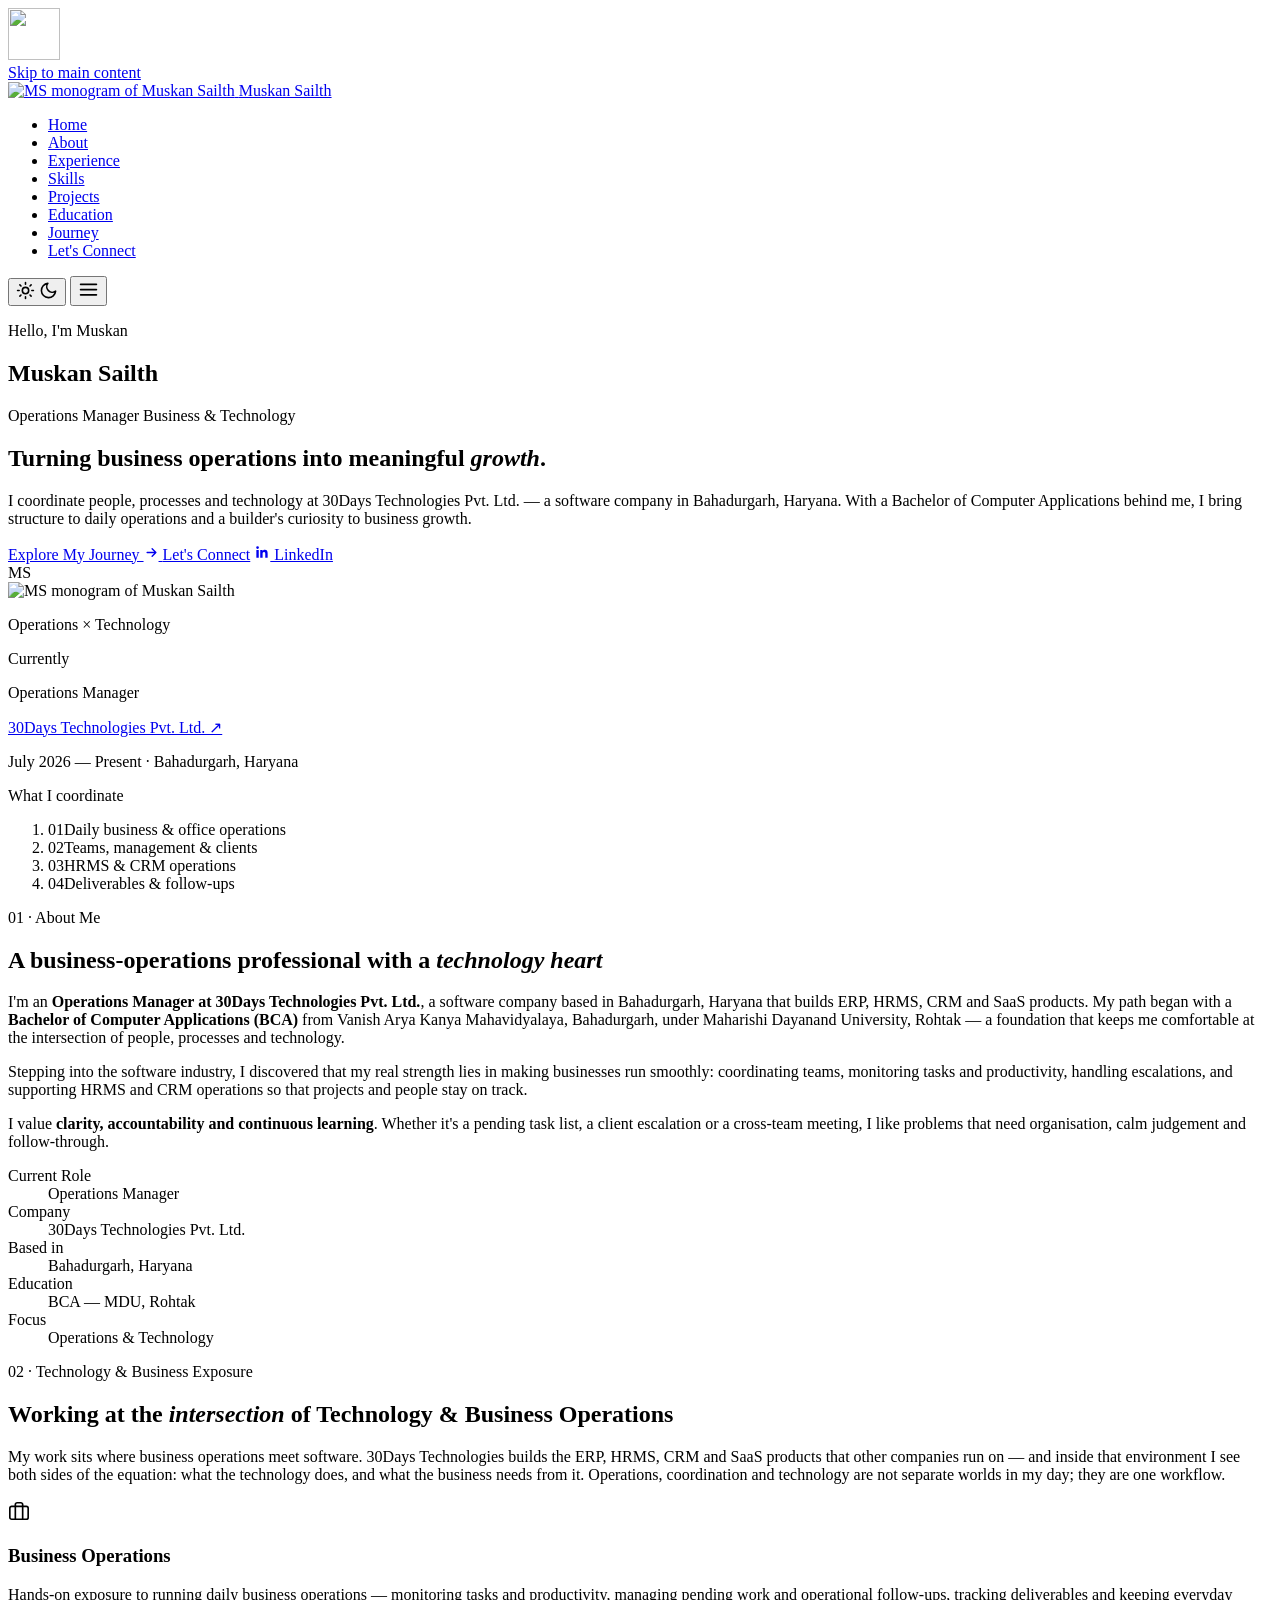
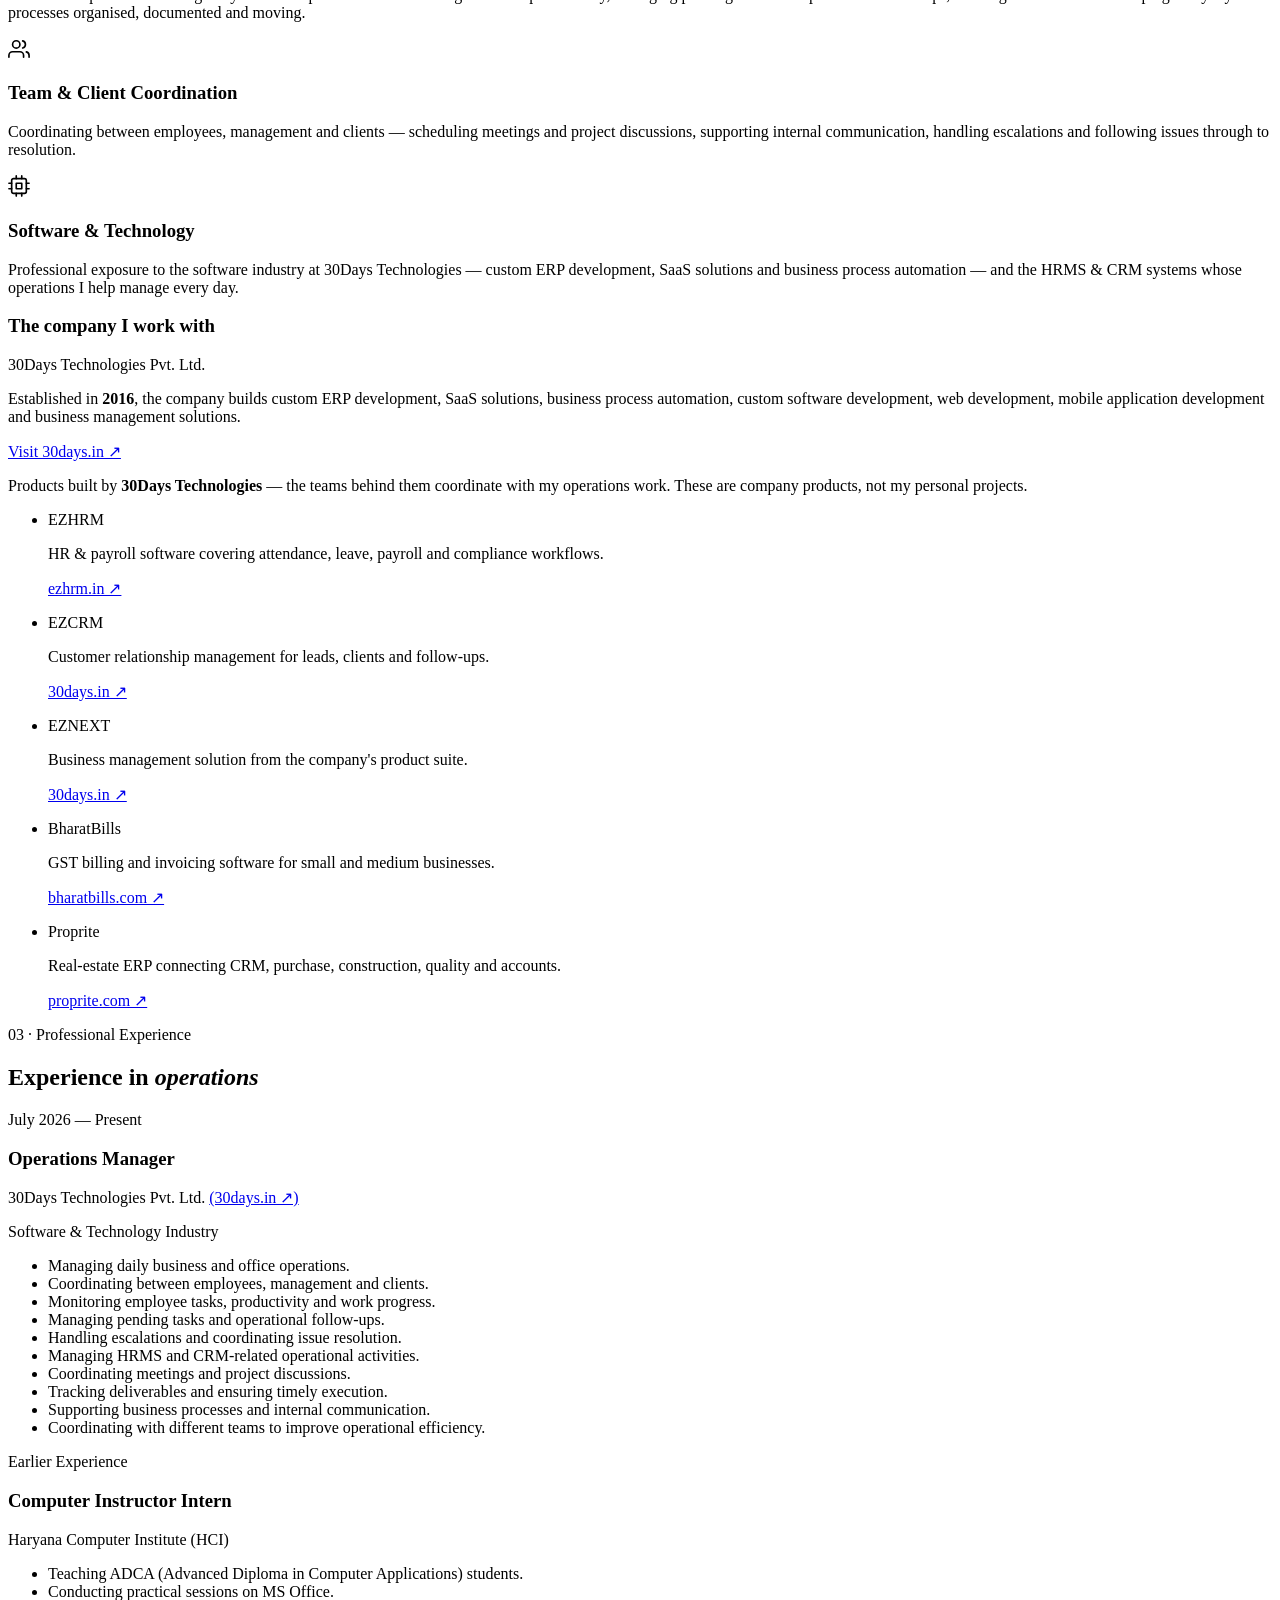
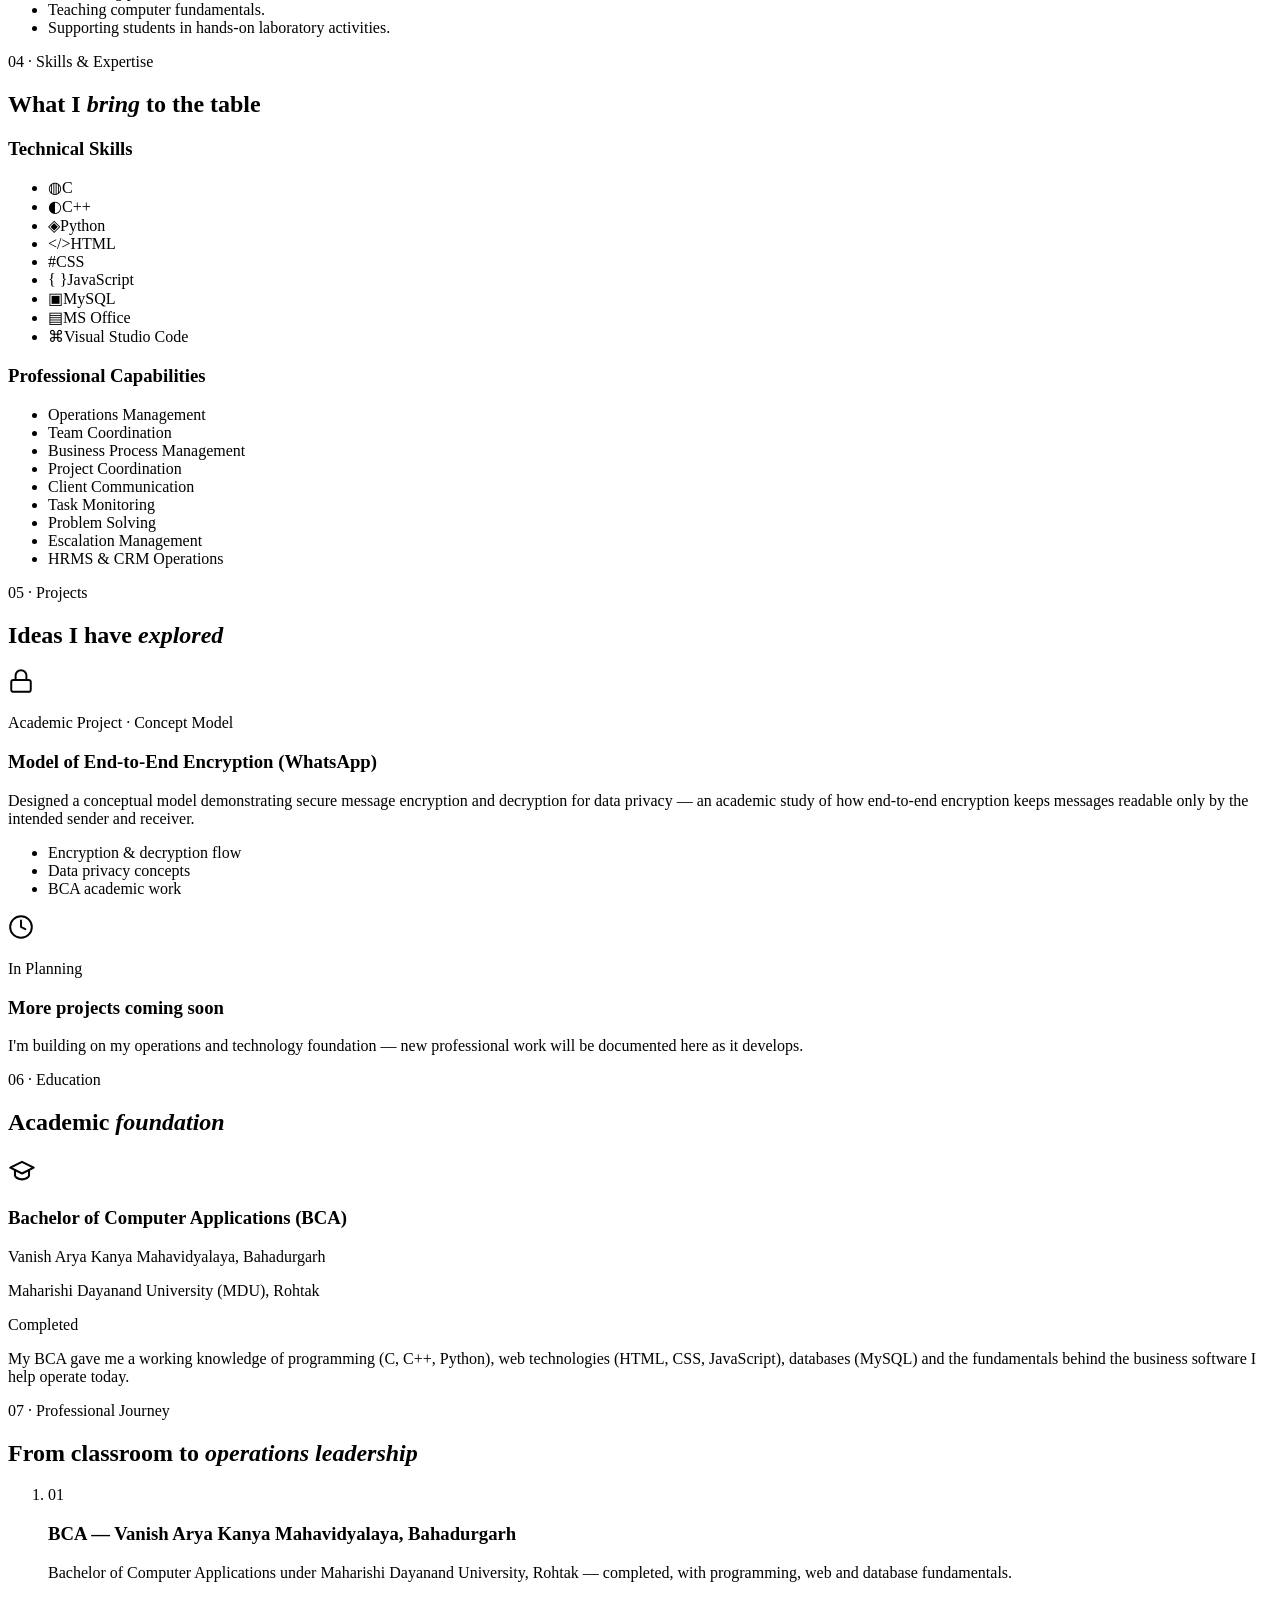
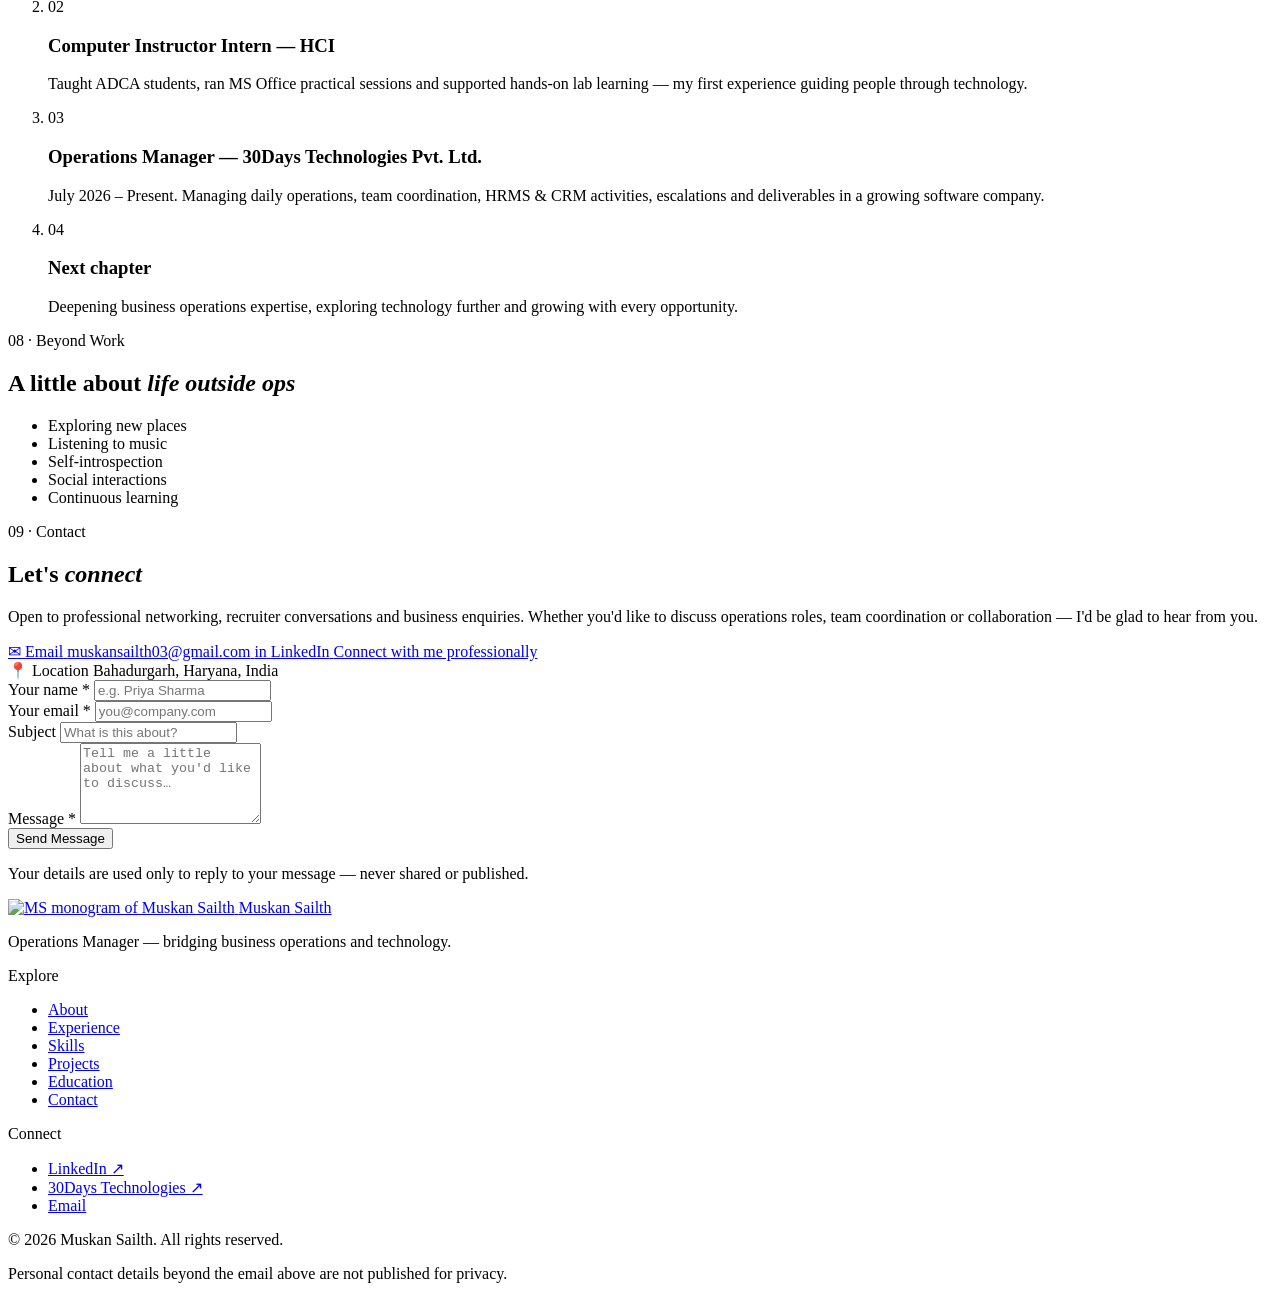
==== index.html @ 70c4244a "Add files via upload" ====
<!DOCTYPE html>
<html lang="en" data-theme="dark">
<head>
  <meta charset="UTF-8" />
  <meta name="viewport" content="width=device-width, initial-scale=1.0" />

  <!-- ============ PRIMARY SEO ============ -->
  <title>Muskan Sailth | Operations Manager &amp; Business Operations</title>
  <meta name="description" content="Operations Manager at 30Days Technologies in Bahadurgarh, Haryana. Explore my experience in business operations, team coordination, HRMS, CRM and technology." />
  <meta name="keywords" content="Muskan Sailth, Muskan Sailth Portfolio, Muskan Sailth Operations Manager, Muskan Sailth Bahadurgarh, Operations Manager in India, Business Operations Professional, Business Technology, Operations Management, Business Process Management, Team Coordination, Project Coordination, Technology Professional, BCA Graduate, SaaS Business Operations, HRMS and CRM Operations, Business Process Automation, Operations and Administration" />
  <meta name="author" content="Muskan Sailth" />
  <meta name="robots" content="index, follow, max-image-preview:large, max-snippet:-1" />
  <meta name="theme-color" content="#0B0D13" media="(prefers-color-scheme: dark)" />
  <meta name="theme-color" content="#F7F5F0" media="(prefers-color-scheme: light)" />
  <meta name="color-scheme" content="dark light" />
  <meta name="geo.region" content="IN-HR" />
  <meta name="geo.placename" content="Bahadurgarh, Haryana" />

  <!-- Canonical URL — live on GitHub Pages. If you later buy a custom domain,
       update this tag, og:url, SITE_URL in assets/js/site-config.js,
       sitemap.xml and robots.txt together. -->
  <link rel="canonical" id="canonicalLink" href="https://ms-0003.github.io/" />

  <!-- ============ OPEN GRAPH ============ -->
  <meta property="og:type" content="profile" />
  <meta property="og:site_name" content="Muskan Sailth — Portfolio" />
  <meta property="og:title" content="Muskan Sailth | Operations Manager &amp; Business Technology Professional" />
  <meta property="og:description" content="Operations Manager at 30Days Technologies Pvt. Ltd. — business operations, team coordination, HRMS &amp; CRM operations and technology, with a BCA foundation." />
  <meta property="og:url" id="ogUrl" content="https://ms-0003.github.io/" />
  <meta property="og:image" content="https://ms-0003.github.io/assets/img/og-image-muskan-sailth-light.png" />
  <meta property="og:image:alt" content="Muskan Sailth — Operations Manager and Business Technology Professional" />
  <meta property="og:locale" content="en_IN" />
  <meta property="profile:first_name" content="Muskan" />
  <meta property="profile:last_name" content="Sailth" />

  <!-- ============ TWITTER / X CARD ============ -->
  <meta name="twitter:card" content="summary_large_image" />
  <meta name="twitter:title" content="Muskan Sailth | Operations Manager &amp; Business Technology Professional" />
  <meta name="twitter:description" content="Operations Manager at 30Days Technologies Pvt. Ltd. — business operations, team coordination and technology, with a BCA foundation." />
  <meta name="twitter:image" content="https://ms-0003.github.io/assets/img/og-image-muskan-sailth-light.png" />

  <!-- ============ FAVICONS ============ -->
  <link rel="icon" type="image/svg+xml" href="assets/img/favicon.svg" />
  <link rel="apple-touch-icon" href="assets/img/apple-touch-icon-light.png" />
  <link rel="manifest" href="site.webmanifest" />

  <!-- ============ FONTS (preconnected, display=swap) ============ -->
  <link rel="preconnect" href="https://fonts.googleapis.com" />
  <link rel="preconnect" href="https://fonts.gstatic.com" crossorigin />
  <link href="https://fonts.googleapis.com/css2?family=Sora:wght@500;600;700;800&family=Inter:wght@400;500;600&family=Fraunces:ital,wght@1,500;1,600&display=swap" rel="stylesheet" />

  <!-- ============ STYLES ============ -->
  <link rel="stylesheet" href="assets/css/style.css" />

  <!-- Analytics verification tags are injected from assets/js/site-config.js -->

  <!-- ============ STRUCTURED DATA (JSON-LD) ============ -->
  <script type="application/ld+json">
  {
    "@context": "https://schema.org",
    "@graph": [
      {
        "@type": "ProfilePage",
        "@id": "/#profilepage",
        "name": "Muskan Sailth — Operations Manager & Business Technology Professional",
        "inLanguage": "en-IN",
        "mainEntity": { "@id": "/#muskan-sailth" }
      },
      {
        "@type": "Person",
        "@id": "/#muskan-sailth",
        "name": "Muskan Sailth",
        "givenName": "Muskan",
        "familyName": "Sailth",
        "jobTitle": "Operations Manager",
        "description": "Operations Manager at 30Days Technologies Pvt. Ltd. with a Bachelor of Computer Applications (BCA) background, focused on business operations, team coordination, HRMS and CRM operations and process management.",
        "nationality": { "@type": "Country", "name": "India" },
        "address": {
          "@type": "PostalAddress",
          "addressLocality": "Bahadurgarh",
          "addressRegion": "Haryana",
          "addressCountry": "IN"
        },
        "alumniOf": [
          {
            "@type": "CollegeOrUniversity",
            "name": "Vanish Arya Kanya Mahavidyalaya, Bahadurgarh",
            "affiliatedWith": { "@type": "CollegeOrUniversity", "name": "Maharishi Dayanand University, Rohtak" }
          }
        ],
        "worksFor": { "@id": "/#employer" },
        "knowsAbout": [
          "Operations Management",
          "Business Process Management",
          "Team Coordination",
          "Project Coordination",
          "Client Communication",
          "Escalation Management",
          "HRMS and CRM Operations",
          "Business Process Automation",
          "C (Programming Language)",
          "C++",
          "Python",
          "HTML",
          "CSS",
          "JavaScript",
          "MySQL"
        ],
        "knowsLanguage": ["en", "hi"]
      },
      {
        "@type": "Organization",
        "@id": "/#employer",
        "name": "30Days Technologies Pvt. Ltd.",
        "url": "https://30days.in/",
        "foundingDate": "2016",
        "description": "A software company established in 2016, building custom ERP development, SaaS solutions, business process automation, custom software, web development, mobile application development and business management solutions.",
        "address": {
          "@type": "PostalAddress",
          "addressLocality": "Bahadurgarh",
          "addressRegion": "Haryana",
          "addressCountry": "IN"
        },
        "sameAs": ["https://www.linkedin.com/company/ezhrm-hr-and-payroll-management-software"]
      },
      {
        "@type": "BreadcrumbList",
        "itemListElement": [
          {
            "@type": "ListItem",
            "position": 1,
            "name": "Home",
            "item": "/"
          }
        ]
      }
    ]
  }
  </script>
</head>

<body>
  <!-- ============ PRELOADER ============ -->
  <div class="preloader" id="preloader" aria-hidden="true">
    <div class="preloader__inner">
      <img src="assets/img/favicon.svg" alt="" width="52" height="52" />
      <span class="preloader__bar"><span></span></span>
    </div>
  </div>

  <a class="skip-link" href="#main">Skip to main content</a>

  <!-- Scroll progress indicator -->
  <div class="progress" id="progress" aria-hidden="true"></div>

  <!-- ============ HEADER ============ -->
  <header class="header" id="header">
    <div class="container header__inner">
      <a href="#home" class="brand" aria-label="Muskan Sailth — home">
        <img src="assets/img/ms-monogram.svg" alt="MS monogram of Muskan Sailth" width="38" height="38" class="brand__logo" />
        <span class="brand__name">Muskan&nbsp;Sailth</span>
      </a>

      <nav class="nav" id="nav" aria-label="Primary navigation">
        <ul class="nav__list">
          <li><a class="nav__link" href="#home">Home</a></li>
          <li><a class="nav__link" href="#about">About</a></li>
          <li><a class="nav__link" href="#experience">Experience</a></li>
          <li><a class="nav__link" href="#skills">Skills</a></li>
          <li><a class="nav__link" href="#projects">Projects</a></li>
          <li><a class="nav__link" href="#education">Education</a></li>
          <li><a class="nav__link" href="#journey">Journey</a></li>
          <li><a class="nav__link nav__link--cta" href="#contact">Let's Connect</a></li>
        </ul>
      </nav>

      <div class="header__actions">
        <button class="icon-btn" id="themeToggle" type="button" aria-label="Switch colour theme" title="Switch theme">
          <svg class="icon-sun" xmlns="http://www.w3.org/2000/svg" width="19" height="19" viewBox="0 0 24 24" fill="none" stroke="currentColor" stroke-width="2" stroke-linecap="round" stroke-linejoin="round" aria-hidden="true"><circle cx="12" cy="12" r="4"/><path d="M12 2v2m0 16v2M4.9 4.9l1.4 1.4m11.4 11.4 1.4 1.4M2 12h2m16 0h2M4.9 19.1l1.4-1.4M17.7 6.3l1.4-1.4"/></svg>
          <svg class="icon-moon" xmlns="http://www.w3.org/2000/svg" width="19" height="19" viewBox="0 0 24 24" fill="none" stroke="currentColor" stroke-width="2" stroke-linecap="round" stroke-linejoin="round" aria-hidden="true"><path d="M21 12.8A9 9 0 1 1 11.2 3a7 7 0 0 0 9.8 9.8z"/></svg>
        </button>
        <button class="icon-btn nav__burger" id="navToggle" type="button" aria-label="Open menu" aria-expanded="false" aria-controls="nav">
          <svg xmlns="http://www.w3.org/2000/svg" width="21" height="21" viewBox="0 0 24 24" fill="none" stroke="currentColor" stroke-width="2" stroke-linecap="round" aria-hidden="true"><path d="M3 6h18M3 12h18M3 18h18"/></svg>
        </button>
      </div>
    </div>
  </header>

  <main id="main">
    <!-- ============ HERO ============ -->
    <section class="hero" id="home" aria-label="Introduction">
      <div class="container hero__grid">
        <div class="hero__content">
          <p class="hero__eyebrow reveal">Hello, I'm Muskan</p>
          <h1 class="hero__name reveal">Muskan Sailth</h1>
          <p class="hero__designation reveal">
            Operations Manager <span class="hero__divider" aria-hidden="true"></span> Business &amp; Technology
          </p>
          <h2 class="hero__headline reveal">
            Turning business operations into meaningful <em class="accent-word">growth</em>.
          </h2>
          <p class="hero__intro reveal">
            I coordinate people, processes and technology at 30Days Technologies Pvt. Ltd. — a software
            company in Bahadurgarh, Haryana. With a Bachelor of Computer Applications behind me, I bring
            structure to daily operations and a builder's curiosity to business growth.
          </p>
          <div class="hero__cta reveal">
            <a class="btn btn--primary" href="#journey">Explore My Journey
              <svg xmlns="http://www.w3.org/2000/svg" width="15" height="15" viewBox="0 0 24 24" fill="none" stroke="currentColor" stroke-width="2.2" stroke-linecap="round" stroke-linejoin="round" aria-hidden="true"><path d="M5 12h14m-6-6 6 6-6 6"/></svg>
            </a>
            <a class="btn btn--ghost" href="#contact">Let's Connect</a>
            <a class="btn btn--linkedin" id="linkedinHero" href="https://www.linkedin.com/in/muskan-sailth" target="_blank" rel="noopener noreferrer" title="LinkedIn profile">
              <svg xmlns="http://www.w3.org/2000/svg" width="16" height="16" viewBox="0 0 24 24" fill="currentColor" aria-hidden="true"><path d="M20.45 20.45h-3.55v-5.57c0-1.33-.03-3.04-1.85-3.04-1.86 0-2.14 1.45-2.14 2.94v5.67H9.35V9h3.41v1.56h.05c.48-.9 1.64-1.85 3.37-1.85 3.6 0 4.27 2.37 4.27 5.46v6.28zM5.34 7.43a2.06 2.06 0 1 1 0-4.12 2.06 2.06 0 0 1 0 4.12zM7.12 20.45H3.55V9h3.57v11.45z"/></svg>
              LinkedIn
            </a>
          </div>
        </div>

        <aside class="hero__visual" aria-label="Career snapshot">
          <span class="hero__watermark" aria-hidden="true">MS</span>
          <div class="hero__brand reveal">
            <img class="hero__monogram" src="assets/img/ms-monogram.svg" alt="MS monogram of Muskan Sailth" width="56" height="56" />
            <p class="hero__vlabel">Operations × Technology</p>
          </div>

          <article class="now-card reveal">
            <p class="now-card__label">Currently</p>
            <p class="now-card__role">Operations Manager</p>
            <p class="now-card__org"><a href="https://30days.in/" target="_blank" rel="noopener noreferrer">30Days Technologies Pvt. Ltd. ↗</a></p>
            <p class="now-card__meta">July 2026 — Present · Bahadurgarh, Haryana</p>
          </article>

          <article class="ops-card reveal">
            <p class="ops-card__label">What I coordinate</p>
            <ol class="ops-card__list">
              <li><span aria-hidden="true">01</span>Daily business &amp; office operations</li>
              <li><span aria-hidden="true">02</span>Teams, management &amp; clients</li>
              <li><span aria-hidden="true">03</span>HRMS &amp; CRM operations</li>
              <li><span aria-hidden="true">04</span>Deliverables &amp; follow-ups</li>
            </ol>
          </article>
        </aside>
      </div>
    </section>

    <!-- ============ ABOUT ============ -->
    <section class="section about" id="about" aria-labelledby="about-title">
      <div class="container">
        <p class="section__eyebrow reveal">01 · About Me</p>
        <h2 class="section__title reveal" id="about-title">A business-operations professional with a <em class="accent-word">technology heart</em></h2>

        <div class="about__grid">
          <div class="about__text reveal">
            <p>
              I'm an <strong>Operations Manager at 30Days Technologies Pvt. Ltd.</strong>, a software company based in
              Bahadurgarh, Haryana that builds ERP, HRMS, CRM and SaaS products. My path began with a
              <strong>Bachelor of Computer Applications (BCA)</strong> from Vanish Arya Kanya Mahavidyalaya,
              Bahadurgarh, under Maharishi Dayanand University, Rohtak — a foundation that keeps me comfortable
              at the intersection of people, processes and technology.
            </p>
            <p>
              Stepping into the software industry, I discovered that my real strength lies in making businesses
              run smoothly: coordinating teams, monitoring tasks and productivity, handling escalations, and
              supporting HRMS and CRM operations so that projects and people stay on track.
            </p>
            <p>
              I value <strong>clarity, accountability and continuous learning</strong>. Whether it's a pending task
              list, a client escalation or a cross-team meeting, I like problems that need organisation,
              calm judgement and follow-through.
            </p>
          </div>

          <dl class="about__facts reveal">
            <div><dt>Current Role</dt><dd>Operations Manager</dd></div>
            <div><dt>Company</dt><dd>30Days Technologies Pvt. Ltd.</dd></div>
            <div><dt>Based in</dt><dd>Bahadurgarh, Haryana</dd></div>
            <div><dt>Education</dt><dd>BCA — MDU, Rohtak</dd></div>
            <div><dt>Focus</dt><dd>Operations &amp; Technology</dd></div>
          </dl>
        </div>
      </div>
    </section>

    <!-- ============ TECHNOLOGY & BUSINESS EXPOSURE ============ -->
    <section class="section section--tint exposure" id="tech-business" aria-labelledby="exposure-title">
      <div class="container">
        <p class="section__eyebrow reveal">02 · Technology &amp; Business Exposure</p>
        <h2 class="section__title reveal" id="exposure-title">Working at the <em class="accent-word">intersection</em> of Technology &amp; Business Operations</h2>

        <p class="section__lead reveal">
          My work sits where business operations meet software. 30Days Technologies builds the ERP, HRMS, CRM
          and SaaS products that other companies run on — and inside that environment I see both sides of the
          equation: what the technology does, and what the business needs from it. Operations, coordination and
          technology are not separate worlds in my day; they are one workflow.
        </p>

        <div class="exposure__grid">
          <article class="exposure-card reveal">
            <span class="exposure-card__icon" aria-hidden="true">
              <svg xmlns="http://www.w3.org/2000/svg" width="22" height="22" viewBox="0 0 24 24" fill="none" stroke="currentColor" stroke-width="1.8" stroke-linecap="round" stroke-linejoin="round"><rect x="2" y="7" width="20" height="14" rx="2"/><path d="M16 21V5a2 2 0 0 0-2-2h-4a2 2 0 0 0-2 2v16"/></svg>
            </span>
            <h3>Business Operations</h3>
            <p>
              Hands-on exposure to running daily business operations — monitoring tasks and productivity,
              managing pending work and operational follow-ups, tracking deliverables and keeping everyday
              processes organised, documented and moving.
            </p>
          </article>

          <article class="exposure-card reveal">
            <span class="exposure-card__icon" aria-hidden="true">
              <svg xmlns="http://www.w3.org/2000/svg" width="22" height="22" viewBox="0 0 24 24" fill="none" stroke="currentColor" stroke-width="1.8" stroke-linecap="round" stroke-linejoin="round"><path d="M17 21v-2a4 4 0 0 0-4-4H5a4 4 0 0 0-4 4v2"/><circle cx="9" cy="7" r="4"/><path d="M23 21v-2a4 4 0 0 0-3-3.87M16 3.13a4 4 0 0 1 0 7.75"/></svg>
            </span>
            <h3>Team &amp; Client Coordination</h3>
            <p>
              Coordinating between employees, management and clients — scheduling meetings and project
              discussions, supporting internal communication, handling escalations and following issues
              through to resolution.
            </p>
          </article>

          <article class="exposure-card reveal">
            <span class="exposure-card__icon" aria-hidden="true">
              <svg xmlns="http://www.w3.org/2000/svg" width="22" height="22" viewBox="0 0 24 24" fill="none" stroke="currentColor" stroke-width="1.8" stroke-linecap="round" stroke-linejoin="round"><rect x="4" y="4" width="16" height="16" rx="2"/><rect x="9" y="9" width="6" height="6"/><path d="M9 1v3M15 1v3M9 20v3M15 20v3M1 9h3M1 15h3M20 9h3M20 15h3"/></svg>
            </span>
            <h3>Software &amp; Technology</h3>
            <p>
              Professional exposure to the software industry at 30Days Technologies — custom ERP development,
              SaaS solutions and business process automation — and the HRMS &amp; CRM systems whose operations
              I help manage every day.
            </p>
          </article>
        </div>

        <h3 class="exposure__subtitle reveal">The company I work with</h3>
        <div class="company-banner glass reveal">
          <div>
            <p class="company-banner__name">30Days Technologies Pvt. Ltd.</p>
            <p class="company-banner__desc">
              Established in <strong>2016</strong>, the company builds custom ERP development, SaaS solutions,
              business process automation, custom software development, web development, mobile application
              development and business management solutions.
            </p>
            <a class="btn btn--ghost btn--sm" href="https://30days.in/" target="_blank" rel="noopener noreferrer">Visit 30days.in ↗</a>
          </div>
        </div>

        <p class="exposure__note reveal">
          Products built by <strong>30Days Technologies</strong> — the teams behind them coordinate with my
          operations work. These are company products, not my personal projects.
        </p>
        <ul class="products reveal">
          <li class="product glass">
            <p class="product__name">EZHRM</p>
            <p class="product__desc">HR &amp; payroll software covering attendance, leave, payroll and compliance workflows.</p>
            <a href="https://ezhrm.in/" target="_blank" rel="noopener noreferrer">ezhrm.in ↗</a>
          </li>
          <li class="product glass">
            <p class="product__name">EZCRM</p>
            <p class="product__desc">Customer relationship management for leads, clients and follow-ups.</p>
            <a href="https://30days.in/" target="_blank" rel="noopener noreferrer">30days.in ↗</a>
          </li>
          <li class="product glass">
            <p class="product__name">EZNEXT</p>
            <p class="product__desc">Business management solution from the company's product suite.</p>
            <a href="https://30days.in/" target="_blank" rel="noopener noreferrer">30days.in ↗</a>
          </li>
          <li class="product glass">
            <p class="product__name">BharatBills</p>
            <p class="product__desc">GST billing and invoicing software for small and medium businesses.</p>
            <a href="https://bharatbills.com/" target="_blank" rel="noopener noreferrer">bharatbills.com ↗</a>
          </li>
          <li class="product glass">
            <p class="product__name">Proprite</p>
            <p class="product__desc">Real-estate ERP connecting CRM, purchase, construction, quality and accounts.</p>
            <a href="https://proprite.com/" target="_blank" rel="noopener noreferrer">proprite.com ↗</a>
          </li>
        </ul>
      </div>
    </section>

    <!-- ============ EXPERIENCE ============ -->
    <section class="section experience" id="experience" aria-labelledby="experience-title">
      <div class="container">
        <p class="section__eyebrow reveal">03 · Professional Experience</p>
        <h2 class="section__title reveal" id="experience-title">Experience in <em class="accent-word">operations</em></h2>

        <div class="timeline">
          <span class="timeline__line" aria-hidden="true"></span>
          <article class="timeline__item glass reveal">
            <span class="timeline__dot" aria-hidden="true"></span>
            <p class="timeline__date">July 2026 — Present</p>
            <h3 class="timeline__role">Operations Manager</h3>
            <p class="timeline__org">
              30Days Technologies Pvt. Ltd.
              <a class="timeline__link" href="https://30days.in/" target="_blank" rel="noopener noreferrer">(30days.in ↗)</a>
            </p>
            <p class="timeline__tag">Software &amp; Technology Industry</p>
            <ul class="timeline__duties">
              <li>Managing daily business and office operations.</li>
              <li>Coordinating between employees, management and clients.</li>
              <li>Monitoring employee tasks, productivity and work progress.</li>
              <li>Managing pending tasks and operational follow-ups.</li>
              <li>Handling escalations and coordinating issue resolution.</li>
              <li>Managing HRMS and CRM-related operational activities.</li>
              <li>Coordinating meetings and project discussions.</li>
              <li>Tracking deliverables and ensuring timely execution.</li>
              <li>Supporting business processes and internal communication.</li>
              <li>Coordinating with different teams to improve operational efficiency.</li>
            </ul>
          </article>

          <article class="timeline__item glass reveal">
            <span class="timeline__dot timeline__dot--muted" aria-hidden="true"></span>
            <p class="timeline__date">Earlier Experience</p>
            <h3 class="timeline__role">Computer Instructor Intern</h3>
            <p class="timeline__org">Haryana Computer Institute (HCI)</p>
            <ul class="timeline__duties">
              <li>Teaching ADCA (Advanced Diploma in Computer Applications) students.</li>
              <li>Conducting practical sessions on MS Office.</li>
              <li>Teaching computer fundamentals.</li>
              <li>Supporting students in hands-on laboratory activities.</li>
            </ul>
          </article>
        </div>
      </div>
    </section>

    <!-- ============ SKILLS ============ -->
    <section class="section skills" id="skills" aria-labelledby="skills-title">
      <div class="container">
        <p class="section__eyebrow reveal">04 · Skills &amp; Expertise</p>
        <h2 class="section__title reveal" id="skills-title">What I <em class="accent-word">bring</em> to the table</h2>

        <h3 class="skills__group-title reveal">Technical Skills</h3>
        <ul class="skills__grid">
          <li class="skill glass reveal"><span class="skill__icon" aria-hidden="true">◍</span>C</li>
          <li class="skill glass reveal"><span class="skill__icon" aria-hidden="true">◐</span>C++</li>
          <li class="skill glass reveal"><span class="skill__icon" aria-hidden="true">◈</span>Python</li>
          <li class="skill glass reveal"><span class="skill__icon" aria-hidden="true">&lt;/&gt;</span>HTML</li>
          <li class="skill glass reveal"><span class="skill__icon" aria-hidden="true">#</span>CSS</li>
          <li class="skill glass reveal"><span class="skill__icon" aria-hidden="true">{ }</span>JavaScript</li>
          <li class="skill glass reveal"><span class="skill__icon" aria-hidden="true">▣</span>MySQL</li>
          <li class="skill glass reveal"><span class="skill__icon" aria-hidden="true">▤</span>MS Office</li>
          <li class="skill glass reveal"><span class="skill__icon" aria-hidden="true">⌘</span>Visual Studio Code</li>
        </ul>

        <h3 class="skills__group-title reveal">Professional Capabilities</h3>
        <ul class="skills__grid">
          <li class="skill skill--pro glass reveal">Operations Management</li>
          <li class="skill skill--pro glass reveal">Team Coordination</li>
          <li class="skill skill--pro glass reveal">Business Process Management</li>
          <li class="skill skill--pro glass reveal">Project Coordination</li>
          <li class="skill skill--pro glass reveal">Client Communication</li>
          <li class="skill skill--pro glass reveal">Task Monitoring</li>
          <li class="skill skill--pro glass reveal">Problem Solving</li>
          <li class="skill skill--pro glass reveal">Escalation Management</li>
          <li class="skill skill--pro glass reveal">HRMS &amp; CRM Operations</li>
        </ul>
      </div>
    </section>

    <!-- ============ PROJECTS ============ -->
    <section class="section section--tint projects" id="projects" aria-labelledby="projects-title">
      <div class="container">
        <p class="section__eyebrow reveal">05 · Projects</p>
        <h2 class="section__title reveal" id="projects-title">Ideas I have <em class="accent-word">explored</em></h2>

        <div class="projects__grid">
          <article class="project-card glass reveal">
            <div class="project-card__icon" aria-hidden="true">
              <svg xmlns="http://www.w3.org/2000/svg" width="26" height="26" viewBox="0 0 24 24" fill="none" stroke="currentColor" stroke-width="1.8" stroke-linecap="round" stroke-linejoin="round"><rect x="3" y="11" width="18" height="11" rx="2"/><path d="M7 11V7a5 5 0 0 1 10 0v4"/></svg>
            </div>
            <p class="project-card__tag">Academic Project · Concept Model</p>
            <h3 class="project-card__title">Model of End-to-End Encryption (WhatsApp)</h3>
            <p class="project-card__desc">
              Designed a conceptual model demonstrating secure message encryption and decryption for data privacy —
              an academic study of how end-to-end encryption keeps messages readable only by the intended sender
              and receiver.
            </p>
            <ul class="project-card__meta">
              <li>Encryption &amp; decryption flow</li>
              <li>Data privacy concepts</li>
              <li>BCA academic work</li>
            </ul>
          </article>

          <article class="project-card project-card--soon glass reveal">
            <div class="project-card__icon" aria-hidden="true">
              <svg xmlns="http://www.w3.org/2000/svg" width="26" height="26" viewBox="0 0 24 24" fill="none" stroke="currentColor" stroke-width="1.8" stroke-linecap="round" stroke-linejoin="round"><circle cx="12" cy="12" r="10"/><path d="M12 6v6l4 2"/></svg>
            </div>
            <p class="project-card__tag">In Planning</p>
            <h3 class="project-card__title">More projects coming soon</h3>
            <p class="project-card__desc">
              I'm building on my operations and technology foundation — new professional work will be documented
              here as it develops.
            </p>
          </article>
        </div>
      </div>
    </section>

    <!-- ============ EDUCATION ============ -->
    <section class="section education" id="education" aria-labelledby="education-title">
      <div class="container">
        <p class="section__eyebrow reveal">06 · Education</p>
        <h2 class="section__title reveal" id="education-title">Academic <em class="accent-word">foundation</em></h2>

        <article class="edu-card glass reveal">
          <div class="edu-card__icon" aria-hidden="true">
            <svg xmlns="http://www.w3.org/2000/svg" width="28" height="28" viewBox="0 0 24 24" fill="none" stroke="currentColor" stroke-width="1.8" stroke-linecap="round" stroke-linejoin="round"><path d="M22 10 12 5 2 10l10 5 10-5z"/><path d="M6 12v5c0 1 2.7 3 6 3s6-2 6-3v-5"/></svg>
          </div>
          <div class="edu-card__body">
            <h3>Bachelor of Computer Applications (BCA)</h3>
            <p class="edu-card__inst">Vanish Arya Kanya Mahavidyalaya, Bahadurgarh</p>
            <p class="edu-card__uni">Maharishi Dayanand University (MDU), Rohtak</p>
            <p class="edu-card__status"><span class="dot"></span>Completed</p>
            <p class="edu-card__desc">
              My BCA gave me a working knowledge of programming (C, C++, Python), web technologies
              (HTML, CSS, JavaScript), databases (MySQL) and the fundamentals behind the business software
              I help operate today.
            </p>
          </div>
        </article>
      </div>
    </section>

    <!-- ============ PROFESSIONAL JOURNEY ============ -->
    <section class="section journey" id="journey" aria-labelledby="journey-title">
      <div class="container">
        <p class="section__eyebrow reveal">07 · Professional Journey</p>
        <h2 class="section__title reveal" id="journey-title">From classroom to <em class="accent-word">operations leadership</em></h2>

        <ol class="journey__steps">
          <li class="journey__step glass reveal">
            <span class="journey__num" aria-hidden="true">01</span>
            <div>
              <h3>BCA — Vanish Arya Kanya Mahavidyalaya, Bahadurgarh</h3>
              <p>Bachelor of Computer Applications under Maharishi Dayanand University, Rohtak — completed, with programming, web and database fundamentals.</p>
            </div>
          </li>
          <li class="journey__step glass reveal">
            <span class="journey__num" aria-hidden="true">02</span>
            <div>
              <h3>Computer Instructor Intern — HCI</h3>
              <p>Taught ADCA students, ran MS Office practical sessions and supported hands-on lab learning — my first experience guiding people through technology.</p>
            </div>
          </li>
          <li class="journey__step glass reveal">
            <span class="journey__num" aria-hidden="true">03</span>
            <div>
              <h3>Operations Manager — 30Days Technologies Pvt. Ltd.</h3>
              <p>July 2026 – Present. Managing daily operations, team coordination, HRMS &amp; CRM activities, escalations and deliverables in a growing software company.</p>
            </div>
          </li>
          <li class="journey__step journey__step--future glass reveal">
            <span class="journey__num" aria-hidden="true">04</span>
            <div>
              <h3>Next chapter</h3>
              <p>Deepening business operations expertise, exploring technology further and growing with every opportunity.</p>
            </div>
          </li>
        </ol>
      </div>
    </section>

    <!-- ============ BEYOND WORK ============ -->
    <section class="section beyond" id="beyond" aria-labelledby="beyond-title">
      <div class="container">
        <p class="section__eyebrow reveal">08 · Beyond Work</p>
        <h2 class="section__title reveal" id="beyond-title">A little about <em class="accent-word">life outside ops</em></h2>

        <ul class="beyond__list">
          <li class="reveal">Exploring new places</li>
          <li class="reveal">Listening to music</li>
          <li class="reveal">Self-introspection</li>
          <li class="reveal">Social interactions</li>
          <li class="reveal">Continuous learning</li>
        </ul>
      </div>
    </section>

    <!-- ============ CONTACT ============ -->
    <section class="section contact" id="contact" aria-labelledby="contact-title">
      <div class="container">
        <p class="section__eyebrow reveal">09 · Contact</p>
        <h2 class="section__title reveal" id="contact-title">Let's <em class="accent-word">connect</em></h2>
        <p class="section__lead reveal">
          Open to professional networking, recruiter conversations and business enquiries. Whether you'd like to
          discuss operations roles, team coordination or collaboration — I'd be glad to hear from you.
        </p>

        <div class="contact__grid">
          <div class="contact__cards">
            <a class="contact-card glass reveal" id="emailCard" href="mailto:muskansailth03@gmail.com">
              <span class="contact-card__icon" aria-hidden="true">✉</span>
              <span class="contact-card__body">
                <span class="contact-card__label">Email</span>
                <span class="contact-card__value" id="emailValue">muskansailth03@gmail.com</span>
              </span>
            </a>
            <a class="contact-card glass reveal" id="linkedinCard" href="https://www.linkedin.com/in/muskan-sailth" target="_blank" rel="noopener noreferrer">
              <span class="contact-card__icon" aria-hidden="true">in</span>
              <span class="contact-card__body">
                <span class="contact-card__label">LinkedIn</span>
                <span class="contact-card__value">Connect with me professionally</span>
              </span>
            </a>
            <div class="contact-card glass reveal">
              <span class="contact-card__icon" aria-hidden="true">📍</span>
              <span class="contact-card__body">
                <span class="contact-card__label">Location</span>
                <span class="contact-card__value">Bahadurgarh, Haryana, India</span>
              </span>
            </div>
          </div>

          <form class="contact__form glass reveal" id="contactForm" novalidate>
            <div class="form-row">
              <div class="form-field">
                <label for="cf-name">Your name <span aria-hidden="true">*</span></label>
                <input type="text" id="cf-name" name="name" autocomplete="name" required minlength="2" maxlength="100" placeholder="e.g. Priya Sharma" />
                <p class="form-error" id="cf-name-error" role="alert" hidden>Please enter your name.</p>
              </div>
              <div class="form-field">
                <label for="cf-email">Your email <span aria-hidden="true">*</span></label>
                <input type="email" id="cf-email" name="email" autocomplete="email" required maxlength="120" placeholder="you@company.com" />
                <p class="form-error" id="cf-email-error" role="alert" hidden>Please enter a valid email address.</p>
              </div>
            </div>
            <div class="form-field">
              <label for="cf-subject">Subject</label>
              <input type="text" id="cf-subject" name="subject" maxlength="120" placeholder="What is this about?" />
            </div>
            <div class="form-field">
              <label for="cf-message">Message <span aria-hidden="true">*</span></label>
              <textarea id="cf-message" name="message" rows="5" required minlength="10" maxlength="2000" placeholder="Tell me a little about what you'd like to discuss…"></textarea>
              <p class="form-error" id="cf-message-error" role="alert" hidden>Please write a message of at least 10 characters.</p>
            </div>
            <button type="submit" class="btn btn--primary btn--full" id="cf-submit">Send Message</button>
            <p class="form-status" id="formStatus" role="status" aria-live="polite"></p>
            <p class="form-privacy">Your details are used only to reply to your message — never shared or published.</p>
          </form>
        </div>
      </div>
    </section>
  </main>

  <!-- ============ FOOTER ============ -->
  <footer class="footer">
    <div class="container footer__grid">
      <div class="footer__brand">
        <a href="#home" class="brand" aria-label="Muskan Sailth — back to top">
          <img src="assets/img/ms-monogram.svg" alt="MS monogram of Muskan Sailth" width="38" height="38" class="brand__logo" />
          <span class="brand__name">Muskan&nbsp;Sailth</span>
        </a>
        <p>Operations Manager — bridging business operations and technology.</p>
      </div>
      <nav class="footer__nav" aria-label="Footer navigation">
        <p class="footer__heading">Explore</p>
        <ul>
          <li><a href="#about">About</a></li>
          <li><a href="#experience">Experience</a></li>
          <li><a href="#skills">Skills</a></li>
          <li><a href="#projects">Projects</a></li>
          <li><a href="#education">Education</a></li>
          <li><a href="#contact">Contact</a></li>
        </ul>
      </nav>
      <div class="footer__connect">
        <p class="footer__heading">Connect</p>
        <ul>
          <li><a id="linkedinFooter" href="https://www.linkedin.com/in/muskan-sailth" target="_blank" rel="noopener noreferrer">LinkedIn ↗</a></li>
          <li><a href="https://30days.in/" target="_blank" rel="noopener noreferrer">30Days Technologies ↗</a></li>
          <li><a id="emailFooter" href="mailto:muskansailth03@gmail.com">Email</a></li>
        </ul>
      </div>
    </div>
    <div class="container footer__bottom">
      <p>© <span id="year">2026</span> Muskan Sailth. All rights reserved.</p>
      <p class="footer__privacy-note">Personal contact details beyond the email above are not published for privacy.</p>
    </div>
  </footer>

  <button class="to-top" id="toTop" type="button" aria-label="Back to top" hidden>
    <svg xmlns="http://www.w3.org/2000/svg" width="18" height="18" viewBox="0 0 24 24" fill="none" stroke="currentColor" stroke-width="2.2" stroke-linecap="round" stroke-linejoin="round" aria-hidden="true"><path d="M12 19V5m-6 6 6-6 6 6"/></svg>
  </button>

  <script src="assets/js/site-config.js"></script>
  <script src="assets/js/main.js"></script>
</body>
</html>
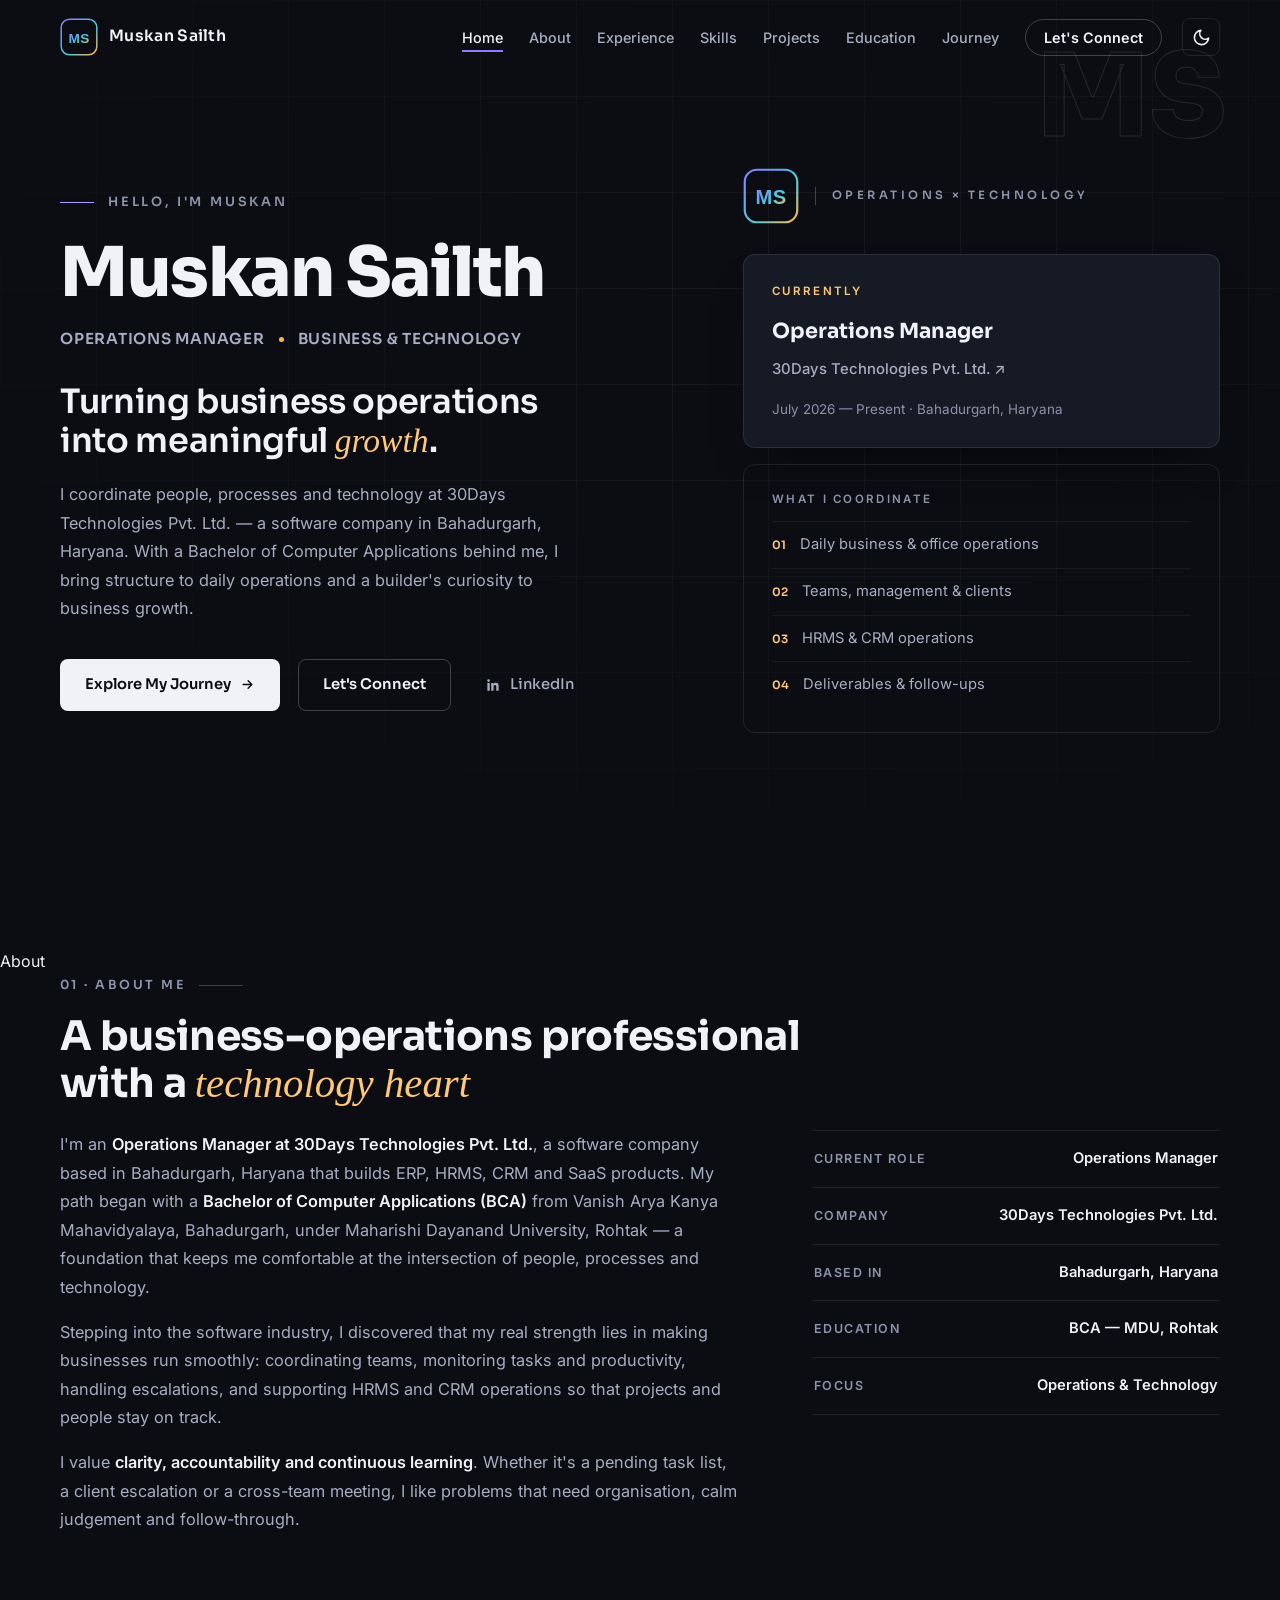
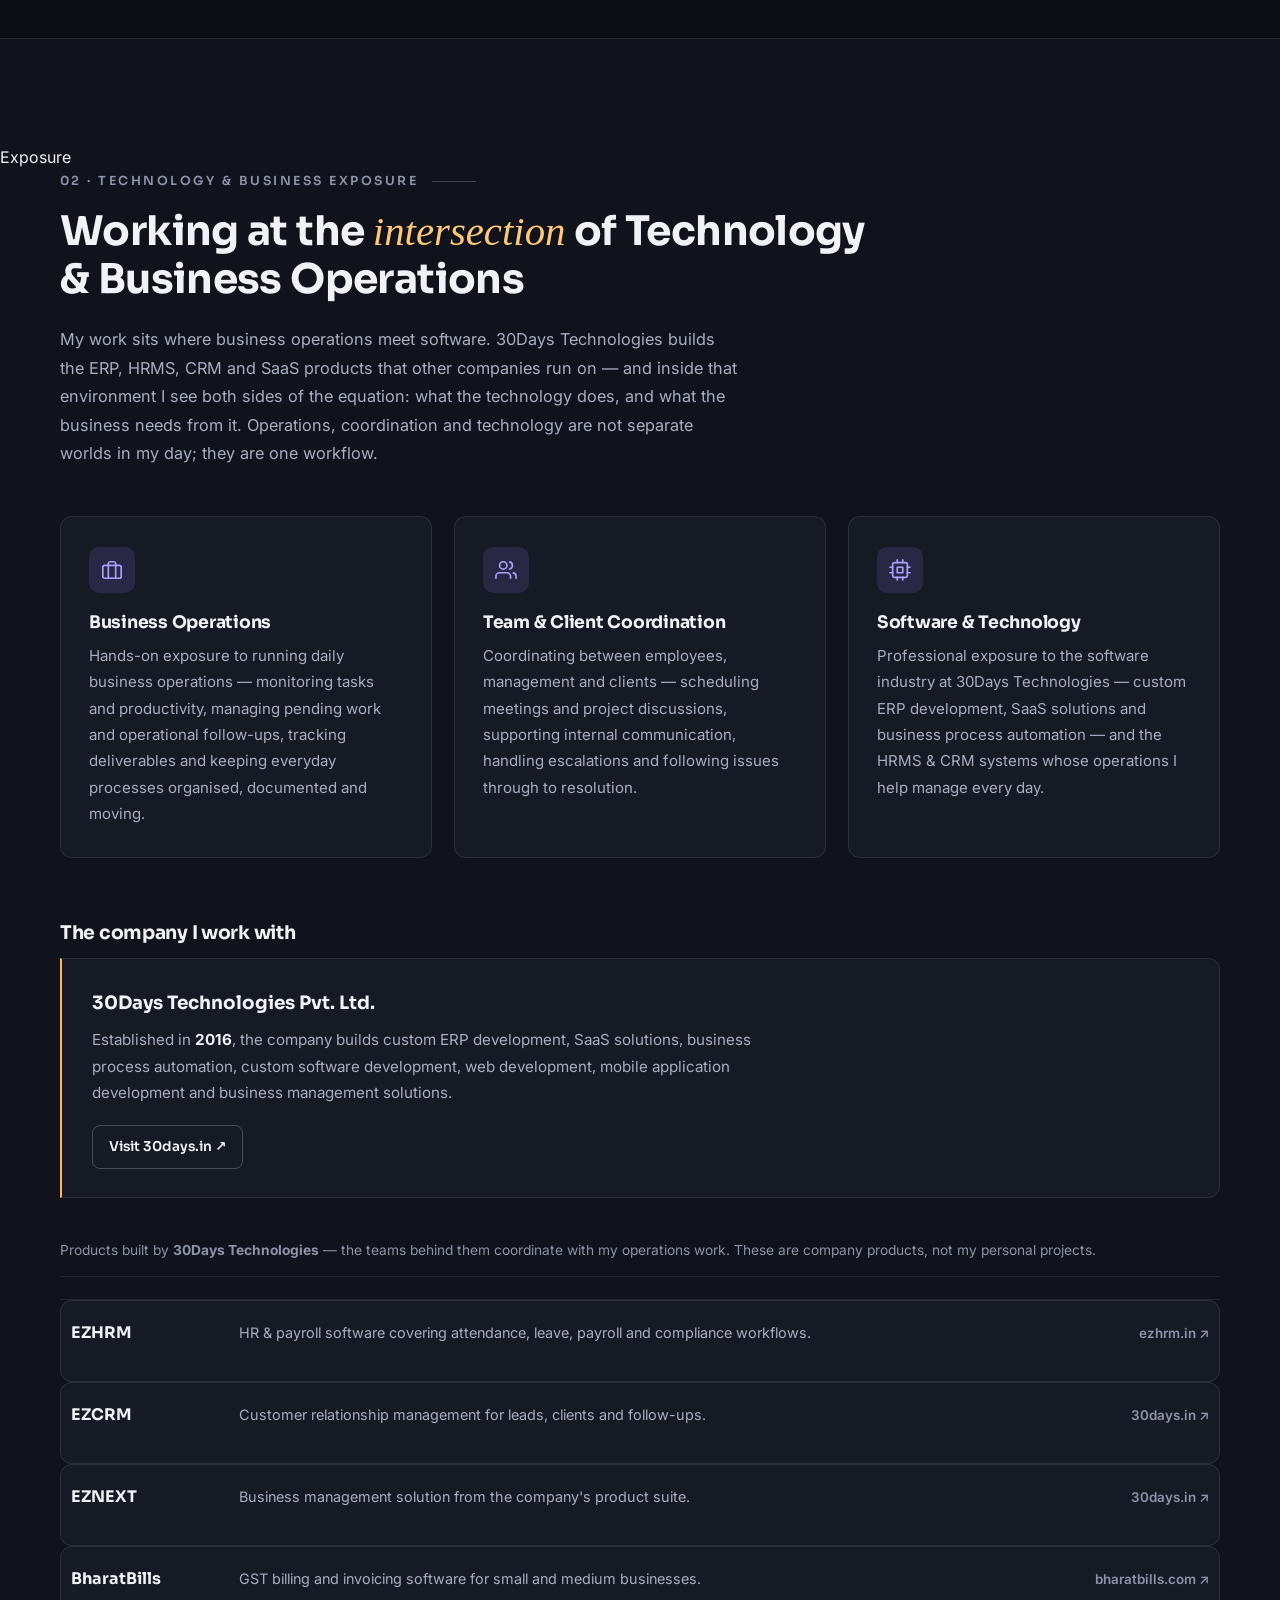
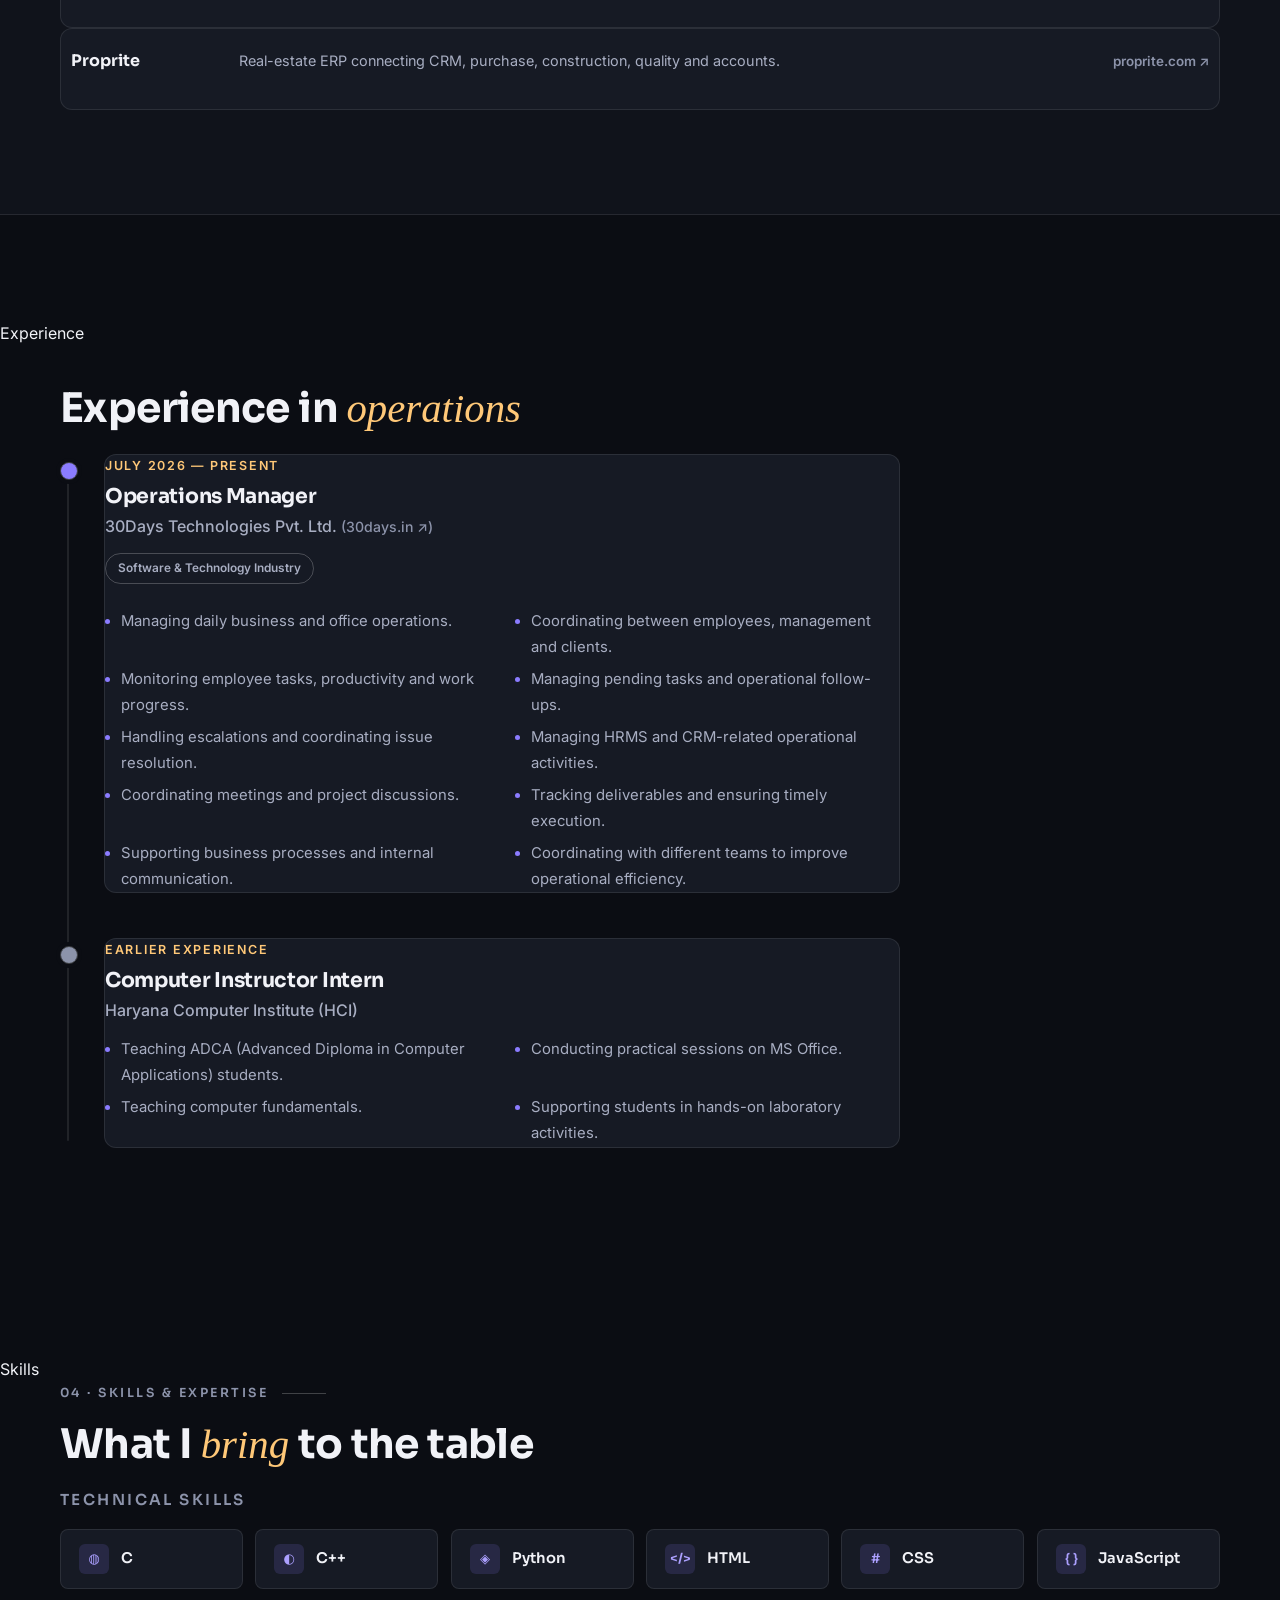
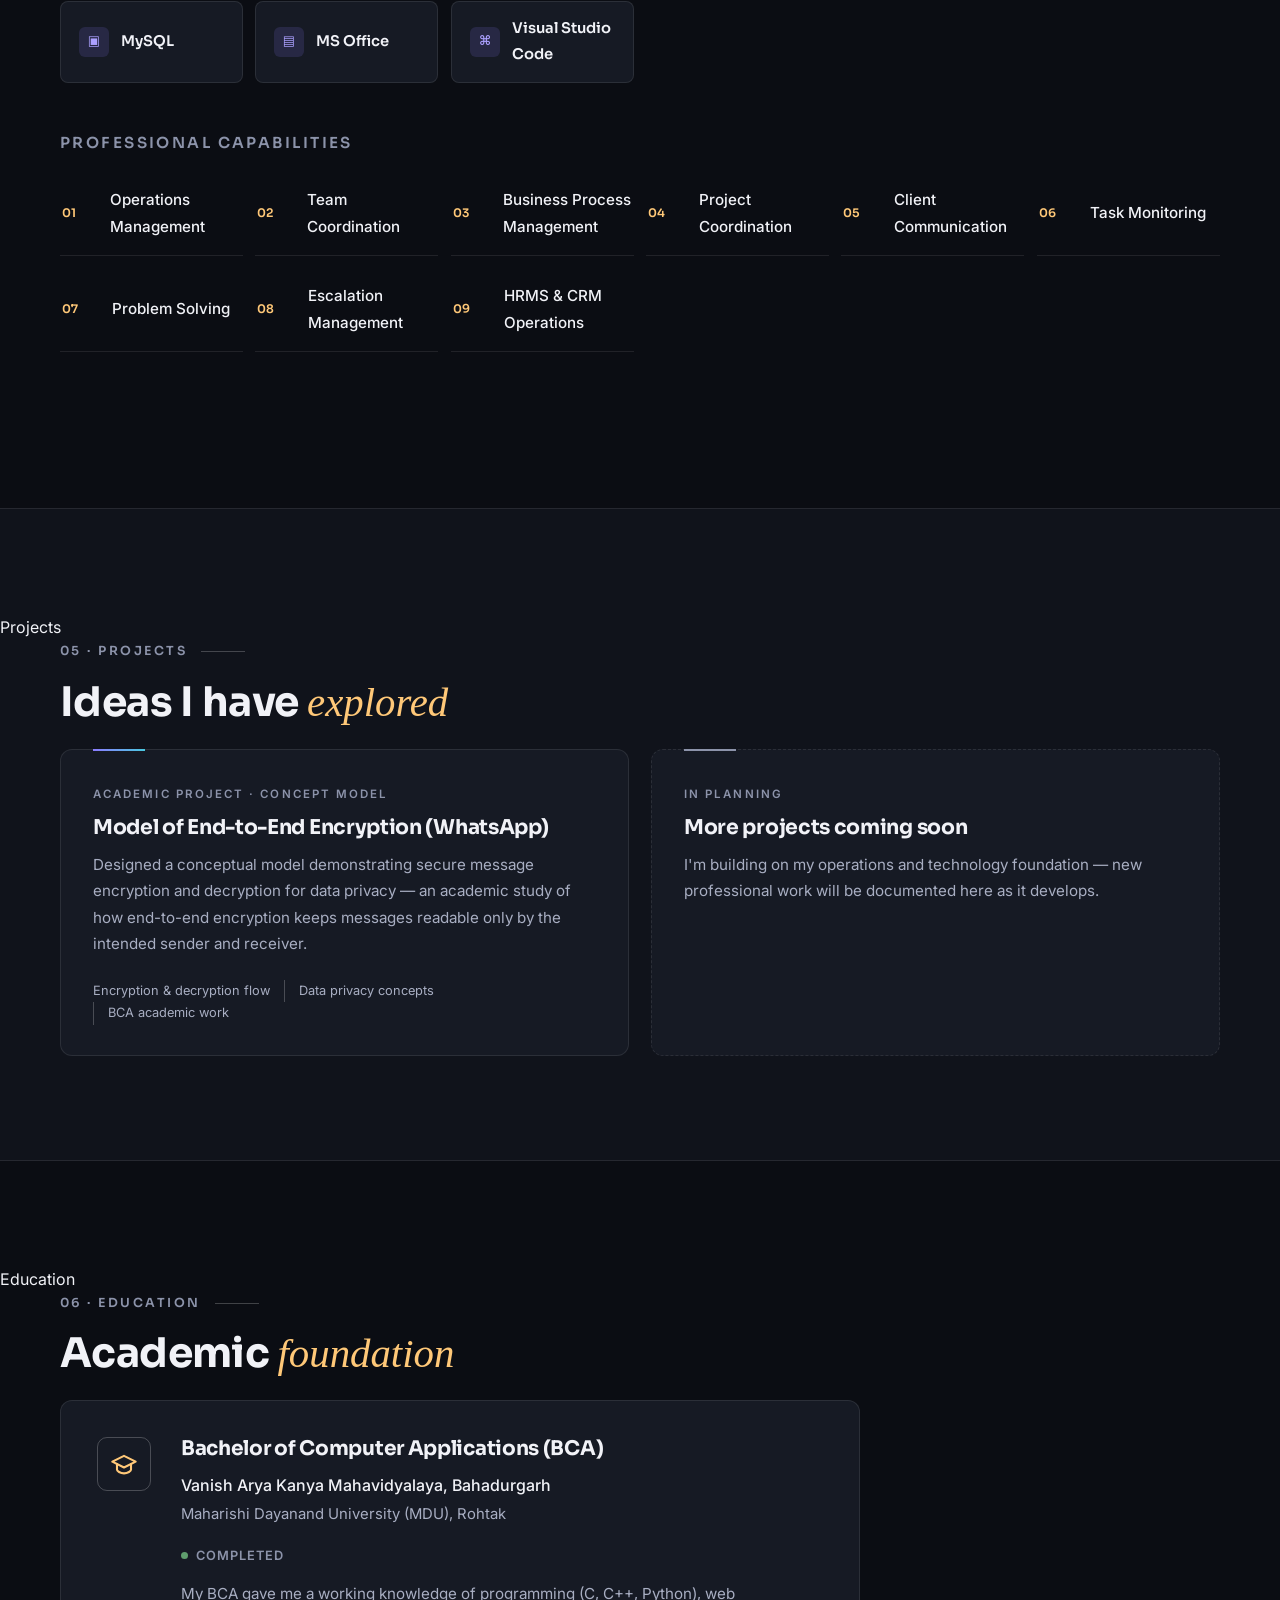
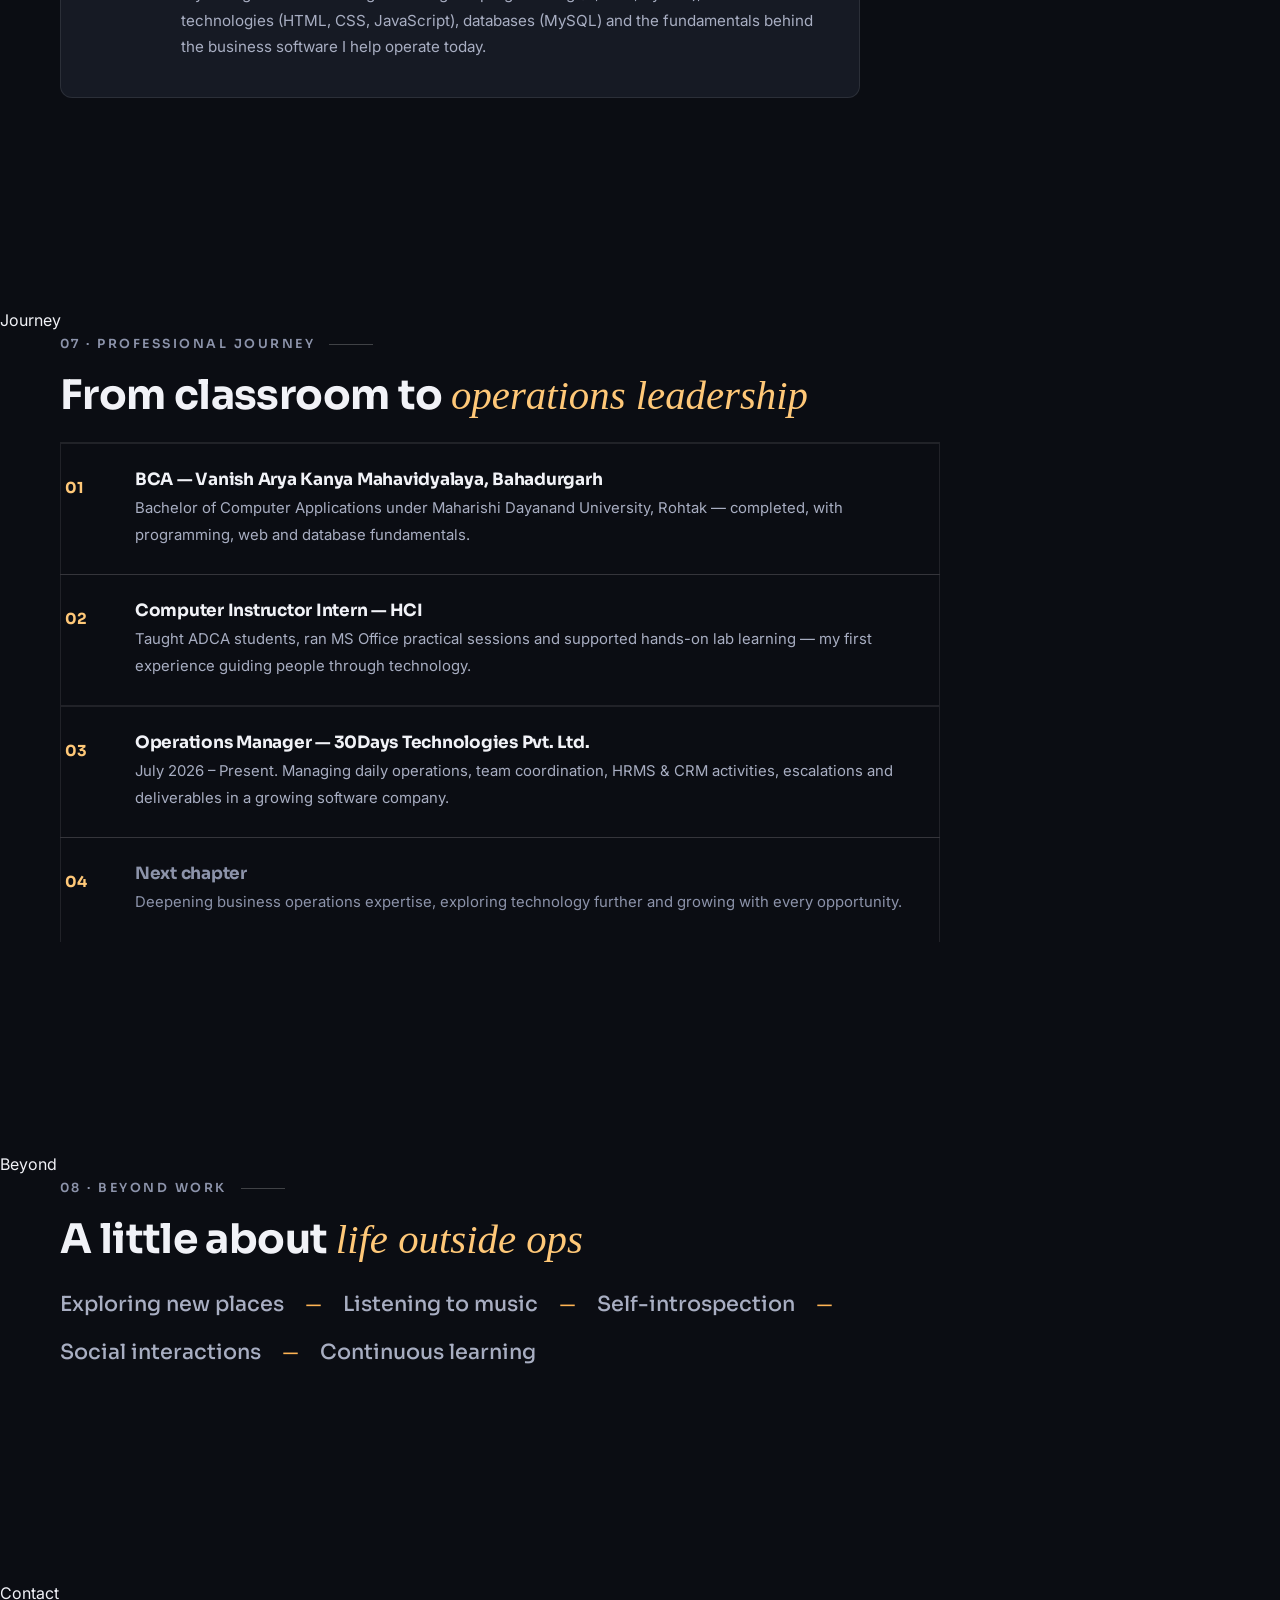
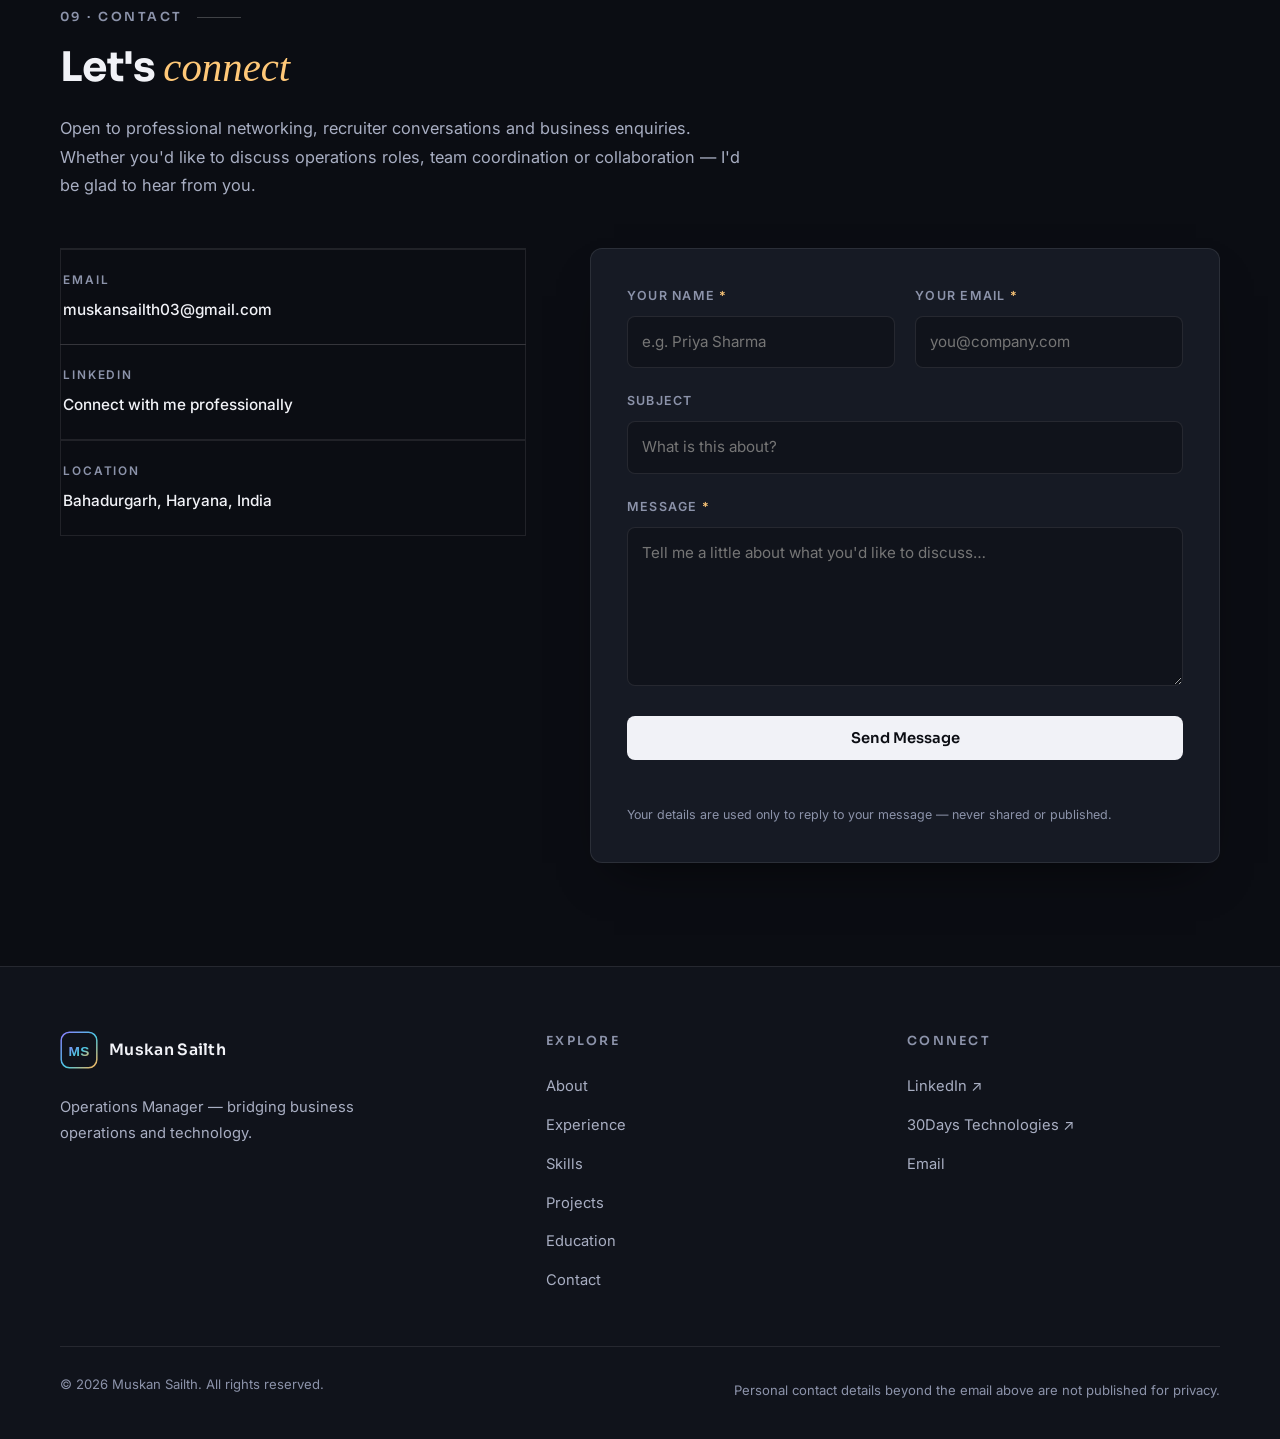
==== commit fd52d4eb: "Add files via upload" ====
--- a/index.html
+++ b/index.html
@@ -1,5 +1,5 @@
 <!DOCTYPE html>
-<html lang="en" data-theme="dark">
+<html lang="en" data-theme="light">
 <head>
   <meta charset="UTF-8" />
   <meta name="viewport" content="width=device-width, initial-scale=1.0" />
@@ -10,9 +10,9 @@
   <meta name="keywords" content="Muskan Sailth, Muskan Sailth Portfolio, Muskan Sailth Operations Manager, Muskan Sailth Bahadurgarh, Operations Manager in India, Business Operations Professional, Business Technology, Operations Management, Business Process Management, Team Coordination, Project Coordination, Technology Professional, BCA Graduate, SaaS Business Operations, HRMS and CRM Operations, Business Process Automation, Operations and Administration" />
   <meta name="author" content="Muskan Sailth" />
   <meta name="robots" content="index, follow, max-image-preview:large, max-snippet:-1" />
-  <meta name="theme-color" content="#0B0D13" media="(prefers-color-scheme: dark)" />
-  <meta name="theme-color" content="#F7F5F0" media="(prefers-color-scheme: light)" />
-  <meta name="color-scheme" content="dark light" />
+  <meta name="theme-color" content="#F7F8FB" media="(prefers-color-scheme: light)" />
+  <meta name="theme-color" content="#0F1218" media="(prefers-color-scheme: dark)" />
+  <meta name="color-scheme" content="light dark" />
   <meta name="geo.region" content="IN-HR" />
   <meta name="geo.placename" content="Bahadurgarh, Haryana" />
 
@@ -47,7 +47,7 @@
   <!-- ============ FONTS (preconnected, display=swap) ============ -->
   <link rel="preconnect" href="https://fonts.googleapis.com" />
   <link rel="preconnect" href="https://fonts.gstatic.com" crossorigin />
-  <link href="https://fonts.googleapis.com/css2?family=Sora:wght@500;600;700;800&family=Inter:wght@400;500;600&family=Fraunces:ital,wght@1,500;1,600&display=swap" rel="stylesheet" />
+  <link href="https://fonts.googleapis.com/css2?family=Sora:wght@500;600;700;800&family=Inter:wght@400;500;600&display=swap" rel="stylesheet" />
 
   <!-- ============ STYLES ============ -->
   <link rel="stylesheet" href="assets/css/style.css" />
@@ -189,6 +189,18 @@
   <main id="main">
     <!-- ============ HERO ============ -->
     <section class="hero" id="home" aria-label="Introduction">
+      <!-- decorative floating composition (non-content, hidden from AT) -->
+      <div class="hero__decor" aria-hidden="true">
+        <span class="hero__burst"></span>
+        <span class="hero__organic"></span>
+        <span class="hero__floor"></span>
+        <span class="hero__blob hero__blob--1"></span>
+        <span class="hero__blob hero__blob--2"></span>
+        <span class="hero__ring"></span>
+        <span class="hero__dots"></span>
+        <span class="hero__chip hero__chip--1"></span>
+        <span class="hero__chip hero__chip--2"></span>
+      </div>
       <div class="container hero__grid">
         <div class="hero__content">
           <p class="hero__eyebrow reveal">Hello, I'm Muskan</p>
@@ -245,6 +257,7 @@
 
     <!-- ============ ABOUT ============ -->
     <section class="section about" id="about" aria-labelledby="about-title">
+      <span class="section__ghost" aria-hidden="true">About</span>
       <div class="container">
         <p class="section__eyebrow reveal">01 · About Me</p>
         <h2 class="section__title reveal" id="about-title">A business-operations professional with a <em class="accent-word">technology heart</em></h2>
@@ -283,6 +296,7 @@
 
     <!-- ============ TECHNOLOGY & BUSINESS EXPOSURE ============ -->
     <section class="section section--tint exposure" id="tech-business" aria-labelledby="exposure-title">
+      <span class="section__ghost" aria-hidden="true">Exposure</span>
       <div class="container">
         <p class="section__eyebrow reveal">02 · Technology &amp; Business Exposure</p>
         <h2 class="section__title reveal" id="exposure-title">Working at the <em class="accent-word">intersection</em> of Technology &amp; Business Operations</h2>
@@ -381,6 +395,7 @@
 
     <!-- ============ EXPERIENCE ============ -->
     <section class="section experience" id="experience" aria-labelledby="experience-title">
+      <span class="section__ghost" aria-hidden="true">Experience</span>
       <div class="container">
         <p class="section__eyebrow reveal">03 · Professional Experience</p>
         <h2 class="section__title reveal" id="experience-title">Experience in <em class="accent-word">operations</em></h2>
@@ -428,6 +443,7 @@
 
     <!-- ============ SKILLS ============ -->
     <section class="section skills" id="skills" aria-labelledby="skills-title">
+      <span class="section__ghost" aria-hidden="true">Skills</span>
       <div class="container">
         <p class="section__eyebrow reveal">04 · Skills &amp; Expertise</p>
         <h2 class="section__title reveal" id="skills-title">What I <em class="accent-word">bring</em> to the table</h2>
@@ -462,6 +478,7 @@
 
     <!-- ============ PROJECTS ============ -->
     <section class="section section--tint projects" id="projects" aria-labelledby="projects-title">
+      <span class="section__ghost" aria-hidden="true">Projects</span>
       <div class="container">
         <p class="section__eyebrow reveal">05 · Projects</p>
         <h2 class="section__title reveal" id="projects-title">Ideas I have <em class="accent-word">explored</em></h2>
@@ -502,6 +519,7 @@
 
     <!-- ============ EDUCATION ============ -->
     <section class="section education" id="education" aria-labelledby="education-title">
+      <span class="section__ghost" aria-hidden="true">Education</span>
       <div class="container">
         <p class="section__eyebrow reveal">06 · Education</p>
         <h2 class="section__title reveal" id="education-title">Academic <em class="accent-word">foundation</em></h2>
@@ -527,6 +545,7 @@
 
     <!-- ============ PROFESSIONAL JOURNEY ============ -->
     <section class="section journey" id="journey" aria-labelledby="journey-title">
+      <span class="section__ghost" aria-hidden="true">Journey</span>
       <div class="container">
         <p class="section__eyebrow reveal">07 · Professional Journey</p>
         <h2 class="section__title reveal" id="journey-title">From classroom to <em class="accent-word">operations leadership</em></h2>
@@ -566,6 +585,7 @@
 
     <!-- ============ BEYOND WORK ============ -->
     <section class="section beyond" id="beyond" aria-labelledby="beyond-title">
+      <span class="section__ghost" aria-hidden="true">Beyond</span>
       <div class="container">
         <p class="section__eyebrow reveal">08 · Beyond Work</p>
         <h2 class="section__title reveal" id="beyond-title">A little about <em class="accent-word">life outside ops</em></h2>
@@ -582,6 +602,7 @@
 
     <!-- ============ CONTACT ============ -->
     <section class="section contact" id="contact" aria-labelledby="contact-title">
+      <span class="section__ghost" aria-hidden="true">Contact</span>
       <div class="container">
         <p class="section__eyebrow reveal">09 · Contact</p>
         <h2 class="section__title reveal" id="contact-title">Let's <em class="accent-word">connect</em></h2>
--- a/assets/css/style.css
+++ b/assets/css/style.css
@@ -0,0 +1,1170 @@
+/* ============================================================
+   MUSKAN SAILTH — PORTFOLIO STYLESHEET  (light editorial theme)
+   Warm ivory · deep navy type · sage & muted-gold accents
+   Flow layouts (no absolute positioning for content) · flat UI
+   ============================================================ */
+
+/* ---------- Tokens ---------- */
+:root {
+  --font-display: "Sora", "Segoe UI", system-ui, sans-serif;
+  --font-body: "Inter", "Segoe UI", system-ui, sans-serif;
+  --font-editorial: "Fraunces", Georgia, serif;
+  --radius: 12px;
+  --radius-sm: 8px;
+  --container: 1160px;
+  --ease: cubic-bezier(.22, .61, .36, 1);
+}
+
+/* Light editorial theme (default) */
+:root[data-theme="light"] {
+  color-scheme: light;
+  --bg: #F7F5F0;
+  --bg-2: #FFFFFF;
+  --surface: #FFFFFF;
+  --surface-2: #F3F1E9;
+  --border: #E6E3DC;
+  --border-2: #D9D5CB;
+  --text: #202B36;
+  --text-2: #5C6470;
+  --text-3: #707781;
+  --accent: #6C5BEA;            /* violet — decorative */
+  --accent-strong: #5A4BD4;     /* violet — text-safe */
+  --cyan: #0E9BB5;              /* cyan — gradients & highlights */
+  --gold: #E89B3C;              /* amber — decorative */
+  --gold-strong: #8F6F2E;       /* amber — text-safe */
+  --accent-tint: rgba(108, 91, 234, .11);
+  --gold-tint: rgba(232, 155, 60, .14);
+  --accent-contrast: #FFFFFF;
+  --header-bg: rgba(247, 245, 240, .88);
+  --hairline: rgba(32, 43, 54, .06);
+  --shadow: 0 16px 36px -22px rgba(32, 43, 54, .25);
+}
+
+/* Dark colorful theme (default) */
+:root[data-theme="dark"] {
+  color-scheme: dark;
+  --bg: #0B0D13;
+  --bg-2: #10131B;
+  --surface: #161A24;
+  --surface-2: #1D2230;
+  --border: rgba(255, 255, 255, .09);
+  --border-2: rgba(255, 255, 255, .22);
+  --text: #F1F2F7;
+  --text-2: #A8AEC2;
+  --text-3: #8C93AA;
+  --accent: #8B7CFF;            /* electric violet — decorative */
+  --accent-strong: #ACA0FF;     /* violet — text-safe on dark */
+  --cyan: #4AC8E0;              /* cyan — gradients & highlights */
+  --gold: #FFB454;              /* amber — decorative */
+  --gold-strong: #FFC878;       /* amber — text-safe */
+  --accent-tint: rgba(139, 124, 255, .15);
+  --gold-tint: rgba(255, 180, 84, .13);
+  --accent-contrast: #0B0D13;
+  --header-bg: rgba(11, 13, 19, .85);
+  --hairline: rgba(255, 255, 255, .06);
+  --shadow: 0 24px 48px -24px rgba(0, 0, 0, .65);
+}
+
+/* ---------- Base ---------- */
+*, *::before, *::after { box-sizing: border-box; }
+
+html {
+  scroll-behavior: smooth;
+  scroll-padding-top: 88px;
+  -webkit-text-size-adjust: 100%;
+}
+
+body {
+  margin: 0;
+  font-family: var(--font-body);
+  font-size: 16px;
+  line-height: 1.75;
+  color: var(--text);
+  background: var(--bg);
+  transition: background .4s var(--ease), color .4s var(--ease);
+  overflow-x: hidden;
+}
+
+img { max-width: 100%; height: auto; display: block; }
+
+h1, h2, h3, h4 {
+  font-family: var(--font-display);
+  line-height: 1.15;
+  margin: 0 0 .55em;
+  letter-spacing: -.015em;
+  font-weight: 700;
+}
+
+p { margin: 0 0 1em; }
+p:last-child { margin-bottom: 0; }
+
+a { color: inherit; text-decoration: none; }
+
+ul, ol { margin: 0; padding: 0; list-style: none; }
+
+::selection { background: rgba(124, 108, 240, .32); }
+
+:focus-visible {
+  outline: 2px solid var(--accent-strong);
+  outline-offset: 3px;
+  border-radius: 2px;
+}
+
+.container { width: min(var(--container), 91%); margin-inline: auto; }
+
+/* Selective accent — one italic serif word per heading */
+.accent-word {
+  font-family: var(--font-editorial);
+  font-style: italic;
+  font-weight: 500;
+  color: var(--gold-strong);
+  letter-spacing: 0;
+}
+
+/* Flat panel */
+.glass, .panel {
+  background: var(--surface);
+  border: 1px solid var(--border);
+  border-radius: var(--radius);
+}
+
+.skip-link {
+  position: absolute;
+  left: 12px;
+  top: -60px;
+  z-index: 200;
+  padding: 10px 18px;
+  background: var(--text);
+  color: var(--bg);
+  border-radius: 6px;
+  font-weight: 600;
+  transition: top .25s var(--ease);
+}
+.skip-link:focus { top: 12px; }
+
+/* ---------- Scroll progress ---------- */
+.progress {
+  position: fixed;
+  top: 0; left: 0; right: 0;
+  height: 2px;
+  z-index: 130;
+  pointer-events: none;
+}
+.progress::before {
+  content: "";
+  display: block;
+  height: 100%;
+  background: linear-gradient(90deg, var(--accent), var(--cyan));
+  transform-origin: 0 50%;
+  transform: scaleX(var(--p, 0));
+}
+
+/* ---------- Preloader ---------- */
+.preloader {
+  position: fixed;
+  inset: 0;
+  z-index: 300;
+  display: grid;
+  place-items: center;
+  background: var(--bg);
+  transition: opacity .5s var(--ease), visibility .5s;
+}
+.preloader.is-done { opacity: 0; visibility: hidden; pointer-events: none; }
+.preloader__inner { display: grid; place-items: center; gap: 16px; }
+.preloader__bar {
+  width: 110px; height: 2px; border-radius: 99px;
+  background: var(--border-2); overflow: hidden; display: block;
+}
+.preloader__bar span {
+  display: block; height: 100%; width: 40%;
+  background: var(--accent-strong);
+  animation: preload 1s var(--ease) infinite;
+}
+@keyframes preload {
+  0% { transform: translateX(-110%); }
+  100% { transform: translateX(320%); }
+}
+
+/* ---------- Header ---------- */
+.header {
+  position: fixed;
+  top: 0; left: 0; right: 0;
+  z-index: 100;
+  padding: 18px 0;
+  transition: padding .3s var(--ease), background .3s var(--ease), border-color .3s var(--ease);
+  border-bottom: 1px solid transparent;
+}
+.header.is-scrolled {
+  padding: 12px 0;
+  background: var(--header-bg);
+  backdrop-filter: blur(14px);
+  -webkit-backdrop-filter: blur(14px);
+  border-bottom-color: var(--border);
+}
+.header__inner { display: flex; align-items: center; gap: 20px; }
+
+.brand { display: inline-flex; align-items: center; gap: 11px; }
+.brand__logo { border-radius: 8px; }
+.brand__name {
+  font-family: var(--font-display);
+  font-weight: 600;
+  font-size: .98rem;
+  letter-spacing: .02em;
+}
+
+.nav { margin-left: auto; }
+.nav__list { display: flex; gap: 26px; align-items: center; }
+.nav__link {
+  position: relative;
+  padding: 6px 0;
+  font-size: .9rem;
+  font-weight: 500;
+  color: var(--text-2);
+  transition: color .25s var(--ease);
+}
+.nav__link::after {
+  content: "";
+  position: absolute;
+  left: 0; bottom: 0;
+  width: 100%;
+  height: 2px;
+  background: var(--accent);
+  transform: scaleX(0);
+  transform-origin: left;
+  transition: transform .3s var(--ease);
+}
+.nav__link:hover, .nav__link.is-active { color: var(--text); }
+.nav__link:hover::after, .nav__link.is-active::after { transform: scaleX(1); }
+.nav__link--cta {
+  color: var(--text);
+  font-weight: 600;
+  padding: 9px 18px;
+  border: 1px solid var(--border-2);
+  border-radius: 99px;
+  transition: border-color .25s, color .25s;
+}
+.nav__link--cta::after { display: none; }
+.nav__link--cta:hover { border-color: var(--accent-strong); color: var(--accent-strong); }
+
+.header__actions { display: flex; align-items: center; gap: 8px; }
+
+.icon-btn {
+  display: inline-grid;
+  place-items: center;
+  width: 38px; height: 38px;
+  border-radius: 8px;
+  border: 1px solid var(--border);
+  background: transparent;
+  color: var(--text);
+  cursor: pointer;
+  transition: border-color .25s, background .25s;
+}
+.icon-btn:hover { border-color: var(--border-2); background: var(--surface); }
+
+.icon-sun { display: none; }
+:root[data-theme="light"] .icon-sun { display: block; }
+:root[data-theme="light"] .icon-moon { display: none; }
+
+.nav__burger { display: none; }
+
+/* ---------- Buttons ---------- */
+.btn {
+  display: inline-flex;
+  align-items: center;
+  gap: 9px;
+  padding: 12px 24px;
+  border-radius: 8px;
+  font-family: var(--font-display);
+  font-size: .92rem;
+  font-weight: 600;
+  border: 1px solid transparent;
+  cursor: pointer;
+  transition: transform .25s var(--ease), background .25s, border-color .25s, color .25s, box-shadow .25s;
+}
+.btn:hover { transform: translateY(-1px); }
+.btn--primary {
+  background: var(--text);
+  color: var(--bg);
+}
+.btn--primary:hover { color: var(--bg); box-shadow: var(--shadow); }
+.btn--ghost {
+  border-color: var(--border-2);
+  color: var(--text);
+  background: transparent;
+}
+.btn--ghost:hover { border-color: var(--text); }
+.btn--linkedin {
+  padding: 12px 16px;
+  border: none;
+  background: none;
+  color: var(--text-2);
+  font-weight: 500;
+}
+.btn--linkedin:hover { color: var(--accent-strong); transform: none; }
+.btn--sm { padding: 9px 16px; font-size: .85rem; }
+.btn--full { width: 100%; justify-content: center; }
+.btn[disabled] { opacity: .6; cursor: wait; transform: none; }
+
+/* ---------- Hero ---------- */
+.hero {
+  position: relative;
+  padding: 168px 0 110px;
+  overflow: hidden;
+}
+.hero::before {
+  content: "";
+  position: absolute;
+  inset: 0;
+  background:
+    linear-gradient(var(--hairline) 1px, transparent 1px) 0 0 / 100% 96px,
+    linear-gradient(90deg, var(--hairline) 1px, transparent 1px) 0 0 / 96px 100%;
+  -webkit-mask-image: radial-gradient(75% 70% at 62% 38%, #000 0%, transparent 100%);
+  mask-image: radial-gradient(75% 70% at 62% 38%, #000 0%, transparent 100%);
+  pointer-events: none;
+}
+
+.hero__grid {
+  display: grid;
+  grid-template-columns: minmax(0, 1.05fr) minmax(0, .82fr);
+  gap: 72px;
+  align-items: center;
+  position: relative;
+}
+
+.hero__content { min-width: 0; }
+
+.hero__eyebrow {
+  font-family: var(--font-display);
+  font-weight: 600;
+  font-size: .8rem;
+  letter-spacing: .22em;
+  text-transform: uppercase;
+  color: var(--text-3);
+  margin-bottom: 20px;
+  display: flex;
+  align-items: center;
+  gap: 14px;
+}
+.hero__eyebrow::before {
+  content: "";
+  width: 34px;
+  height: 1px;
+  background: var(--accent-strong);
+  flex: none;
+}
+
+.hero__name {
+  font-size: clamp(2.7rem, 6vw, 4.3rem);
+  font-weight: 800;
+  letter-spacing: -.02em;
+  margin-bottom: 14px;
+}
+
+.hero__designation {
+  font-family: var(--font-display);
+  font-size: .95rem;
+  font-weight: 600;
+  letter-spacing: .05em;
+  text-transform: uppercase;
+  color: var(--text-2);
+  display: flex;
+  align-items: center;
+  gap: 14px;
+  margin-bottom: 30px;
+}
+.hero__divider {
+  width: 5px; height: 5px;
+  background: var(--gold);
+  border-radius: 50%;
+  flex: none;
+}
+
+.hero__headline {
+  font-size: clamp(1.5rem, 3vw, 2.1rem);
+  font-weight: 600;
+  letter-spacing: -.01em;
+  margin-bottom: 20px;
+  max-width: 21ch;
+}
+
+.hero__intro {
+  color: var(--text-2);
+  font-size: 1.02rem;
+  max-width: 52ch;
+  margin-bottom: 36px;
+}
+
+.hero__cta { display: flex; flex-wrap: wrap; gap: 12px 18px; align-items: center; }
+
+/* --- Right column: pure flow, no absolute positioning for content --- */
+.hero__visual {
+  position: relative;
+  display: flex;
+  flex-direction: column;
+  gap: 16px;
+  min-width: 0;
+}
+
+/* decorative only — anchored fully above the column so it never
+   touches the brand row or any card, at every viewport width */
+.hero__watermark {
+  position: absolute;
+  top: auto;
+  bottom: calc(100% + 14px);
+  right: -6px;
+  font-family: var(--font-display);
+  font-weight: 800;
+  font-size: clamp(6rem, 9vw, 8.5rem);
+  line-height: 1;
+  color: transparent;
+  -webkit-text-stroke: 1px var(--border-2);
+  opacity: .5;
+  user-select: none;
+  pointer-events: none;
+  z-index: 0;
+}
+
+.hero__brand {
+  position: relative;
+  z-index: 1;
+  display: flex;
+  align-items: center;
+  gap: 16px;
+  margin-bottom: 14px;
+}
+.hero__monogram { border-radius: 10px; flex: none; }
+.hero__vlabel {
+  font-family: var(--font-display);
+  font-size: .72rem;
+  font-weight: 600;
+  letter-spacing: .3em;
+  text-transform: uppercase;
+  color: var(--text-3);
+  border-left: 1px solid var(--border-2);
+  padding-left: 16px;
+  line-height: 1.5;
+}
+
+.now-card {
+  position: relative;
+  z-index: 1;
+  padding: 26px 28px;
+  background: var(--surface);
+  border: 1px solid var(--border);
+  border-radius: var(--radius);
+  box-shadow: var(--shadow);
+}
+.now-card__label {
+  font-size: .72rem;
+  font-weight: 600;
+  letter-spacing: .2em;
+  text-transform: uppercase;
+  color: var(--gold-strong);
+  margin-bottom: 12px;
+}
+.now-card__role {
+  font-family: var(--font-display);
+  font-size: 1.3rem;
+  font-weight: 700;
+  margin-bottom: 4px;
+}
+.now-card__org a { color: var(--text-2); font-size: .93rem; font-weight: 500; transition: color .25s; }
+.now-card__org a:hover { color: var(--accent-strong); }
+.now-card__meta { color: var(--text-3); font-size: .84rem; margin-top: 12px; }
+
+.ops-card {
+  position: relative;
+  z-index: 1;
+  padding: 24px 28px;
+  border: 1px solid var(--border);
+  border-radius: var(--radius);
+  background: transparent;
+}
+.ops-card__label {
+  font-size: .72rem;
+  font-weight: 600;
+  letter-spacing: .2em;
+  text-transform: uppercase;
+  color: var(--text-3);
+  margin-bottom: 12px;
+}
+.ops-card__list { display: grid; }
+.ops-card__list li {
+  display: flex;
+  align-items: baseline;
+  gap: 14px;
+  padding: 10px 0;
+  border-top: 1px solid var(--hairline);
+  font-size: .92rem;
+  color: var(--text-2);
+}
+.ops-card__list li span {
+  font-family: var(--font-display);
+  font-size: .72rem;
+  font-weight: 600;
+  color: var(--gold-strong);
+}
+
+/* ---------- Sections ---------- */
+.section { padding: 104px 0; position: relative; }
+.section--tint {
+  background: var(--bg-2);
+  border-top: 1px solid var(--border);
+  border-bottom: 1px solid var(--border);
+}
+
+.section__eyebrow {
+  font-family: var(--font-display);
+  font-weight: 600;
+  font-size: .78rem;
+  letter-spacing: .2em;
+  text-transform: uppercase;
+  color: var(--text-3);
+  margin: 0 0 16px;
+  display: flex;
+  align-items: center;
+  gap: 14px;
+}
+.section__eyebrow::after {
+  content: "";
+  width: 44px;
+  height: 1px;
+  background: var(--border-2);
+}
+
+.section__title {
+  font-size: clamp(1.75rem, 3.4vw, 2.55rem);
+  font-weight: 700;
+  max-width: 26ch;
+  margin-bottom: 22px;
+}
+.section__lead { color: var(--text-2); max-width: 68ch; margin: 0 0 48px; font-size: 1.02rem; }
+
+/* ---------- About ---------- */
+.about__grid {
+  display: grid;
+  grid-template-columns: minmax(0, 1.25fr) minmax(0, .75fr);
+  gap: 72px;
+  align-items: start;
+}
+.about__text { font-size: 1.02rem; color: var(--text-2); }
+.about__text strong { color: var(--text); font-weight: 600; }
+
+.about__facts {
+  margin: 0;
+  border-top: 1px solid var(--border);
+}
+.about__facts > div {
+  display: flex;
+  justify-content: space-between;
+  align-items: baseline;
+  gap: 16px;
+  padding: 15px 2px;
+  border-bottom: 1px solid var(--border);
+  font-size: .92rem;
+}
+.about__facts dt {
+  color: var(--text-3);
+  font-size: .78rem;
+  font-weight: 600;
+  letter-spacing: .12em;
+  text-transform: uppercase;
+  flex: none;
+}
+.about__facts dd { margin: 0; font-weight: 600; text-align: right; }
+
+/* ---------- Exposure — three balanced cards ---------- */
+.exposure__grid {
+  display: grid;
+  grid-template-columns: repeat(3, minmax(0, 1fr));
+  gap: 22px;
+  margin-bottom: 64px;
+}
+.exposure-card {
+  min-width: 0;
+  padding: 30px 28px;
+  background: var(--surface);
+  border: 1px solid var(--border);
+  border-radius: var(--radius);
+  transition: transform .3s var(--ease), border-color .3s, box-shadow .3s;
+}
+.exposure-card:hover {
+  transform: translateY(-4px);
+  border-color: var(--accent);
+  box-shadow: var(--shadow);
+}
+.exposure-card__icon {
+  display: grid;
+  place-items: center;
+  width: 46px; height: 46px;
+  border-radius: 10px;
+  margin-bottom: 20px;
+  background: var(--accent-tint);
+  color: var(--accent-strong);
+}
+.exposure-card h3 { font-size: 1.08rem; margin-bottom: 10px; }
+.exposure-card p { color: var(--text-2); font-size: .94rem; }
+
+.exposure__subtitle { font-size: 1.18rem; margin-bottom: 14px; }
+
+.company-banner {
+  padding: 28px 30px;
+  margin-bottom: 40px;
+  border-left: 2px solid var(--gold);
+  border-radius: 0 var(--radius) var(--radius) 0;
+  background: var(--surface);
+  border-top: 1px solid var(--border);
+  border-right: 1px solid var(--border);
+  border-bottom: 1px solid var(--border);
+}
+.company-banner__name { font-family: var(--font-display); font-weight: 700; font-size: 1.15rem; margin-bottom: 8px; }
+.company-banner__desc { color: var(--text-2); max-width: 72ch; margin-bottom: 18px; font-size: .95rem; }
+.company-banner__desc strong { color: var(--text); }
+
+.exposure__note {
+  color: var(--text-3);
+  font-size: .86rem;
+  margin-bottom: 22px;
+  padding-bottom: 14px;
+  border-bottom: 1px solid var(--border);
+}
+
+.products { border-top: 1px solid var(--border); }
+.product {
+  display: grid;
+  grid-template-columns: 140px minmax(0, 1fr) auto;
+  gap: 8px 28px;
+  align-items: baseline;
+  padding: 18px 10px;
+  border-bottom: 1px solid var(--border);
+  transition: background .25s;
+}
+.product:hover { background: var(--surface-2); }
+.product__name { font-family: var(--font-display); font-weight: 700; font-size: 1rem; }
+.product__desc { color: var(--text-2); font-size: .9rem; }
+.product a { color: var(--text-3); font-size: .84rem; font-weight: 600; white-space: nowrap; transition: color .25s; }
+.product a:hover { color: var(--accent-strong); }
+
+/* ---------- Timeline ---------- */
+.timeline {
+  position: relative;
+  max-width: 840px;
+  display: grid;
+  gap: 44px;
+  padding-left: 44px;
+}
+.timeline__line {
+  position: absolute;
+  left: 7px;
+  top: 6px;
+  bottom: 6px;
+  width: 2px;
+  background: var(--border);
+  overflow: hidden;
+  border-radius: 99px;
+}
+.timeline__line::before {
+  content: "";
+  position: absolute;
+  inset: 0;
+  background: linear-gradient(180deg, var(--accent), var(--cyan));
+  transform: scaleY(var(--tl-progress, 0));
+  transform-origin: top;
+  transition: transform .18s linear;
+}
+.timeline__item { position: relative; min-width: 0; }
+.timeline__item::before {
+  content: "";
+  position: absolute;
+  left: -44px;
+  top: 8px;
+  width: 16px; height: 16px;
+  border-radius: 50%;
+  background: var(--accent);
+  box-shadow: 0 0 0 5px var(--bg);
+  outline: 1px solid var(--border-2);
+}
+.timeline__item:nth-child(3)::before { background: var(--text-3); }
+.timeline__date {
+  font-size: .78rem;
+  font-weight: 600;
+  letter-spacing: .14em;
+  text-transform: uppercase;
+  color: var(--gold-strong);
+  margin-bottom: 8px;
+}
+.timeline__role { font-size: 1.28rem; margin-bottom: 4px; }
+.timeline__org { color: var(--text-2); font-weight: 500; margin-bottom: 12px; }
+.timeline__link { color: var(--text-3); font-size: .88em; transition: color .25s; }
+.timeline__link:hover { color: var(--accent-strong); }
+.timeline__tag {
+  display: inline-block;
+  font-size: .74rem;
+  font-weight: 600;
+  color: var(--text-2);
+  border: 1px solid var(--border-2);
+  padding: 4px 12px;
+  border-radius: 99px;
+  margin-bottom: 18px;
+}
+.timeline__duties {
+  display: grid;
+  grid-template-columns: 1fr 1fr;
+  gap: 6px 26px;
+  color: var(--text-2);
+  font-size: .93rem;
+  margin-top: 6px;
+}
+.timeline__duties li { position: relative; padding-left: 16px; }
+.timeline__duties li::before {
+  content: "";
+  position: absolute;
+  left: 0; top: .72em;
+  width: 5px; height: 5px;
+  border-radius: 50%;
+  background: var(--accent);
+}
+
+/* ---------- Skills ---------- */
+.skills__group-title {
+  font-size: .95rem;
+  font-weight: 600;
+  letter-spacing: .16em;
+  text-transform: uppercase;
+  color: var(--text-3);
+  margin: 0 0 20px;
+}
+.skills__grid {
+  display: grid;
+  grid-template-columns: repeat(auto-fill, minmax(180px, 1fr));
+  gap: 12px;
+  margin-bottom: 52px;
+}
+.skill {
+  min-width: 0;
+  padding: 14px 18px;
+  display: flex;
+  align-items: center;
+  gap: 12px;
+  font-weight: 600;
+  font-family: var(--font-display);
+  font-size: .92rem;
+  background: var(--surface);
+  border: 1px solid var(--border);
+  border-radius: var(--radius-sm);
+  transition: border-color .25s, background .25s, transform .25s var(--ease);
+}
+.skill:hover {
+  border-color: var(--accent);
+  background: var(--surface-2);
+  transform: translateY(-2px);
+}
+.skill__icon {
+  display: grid;
+  place-items: center;
+  width: 30px; height: 30px;
+  flex: none;
+  border-radius: 6px;
+  font-size: .82rem;
+  background: var(--accent-tint);
+  color: var(--accent-strong);
+}
+
+/* Professional capabilities — numbered editorial rows */
+.skills__grid--pro {
+  grid-template-columns: 1fr;
+  gap: 0;
+  max-width: 720px;
+  counter-reset: pro;
+  border-top: 1px solid var(--border);
+}
+.skill--pro {
+  grid-auto-flow: column;
+  justify-content: start;
+  font-family: var(--font-body);
+  font-weight: 500;
+  font-size: .95rem;
+  padding: 15px 2px;
+  border: none;
+  border-bottom: 1px solid var(--border);
+  border-radius: 0;
+  background: none;
+  counter-increment: pro;
+}
+.skill--pro::before {
+  content: "0" counter(pro);
+  font-family: var(--font-display);
+  font-size: .74rem;
+  font-weight: 600;
+  color: var(--gold-strong);
+  margin-right: 22px;
+}
+.skill--pro:hover { transform: none; background: none; border-color: var(--border); color: var(--text); }
+
+/* ---------- Projects ---------- */
+.projects__grid {
+  display: grid;
+  grid-template-columns: repeat(auto-fit, minmax(min(310px, 100%), 1fr));
+  gap: 22px;
+}
+.project-card {
+  min-width: 0;
+  padding: 34px 32px 30px;
+  position: relative;
+  background: var(--surface);
+  border: 1px solid var(--border);
+  border-radius: var(--radius);
+  transition: transform .3s var(--ease), border-color .3s, box-shadow .3s;
+}
+.project-card::before {
+  content: "";
+  position: absolute;
+  top: -1px; left: 32px;
+  width: 52px;
+  height: 2px;
+  background: linear-gradient(90deg, var(--accent), var(--cyan));
+  transition: width .35s var(--ease);
+}
+.project-card:hover {
+  transform: translateY(-4px);
+  border-color: var(--border-2);
+  box-shadow: var(--shadow);
+}
+.project-card:hover::before { width: 100%; }
+.project-card__icon { display: none; }
+.project-card__tag {
+  font-size: .72rem;
+  font-weight: 600;
+  letter-spacing: .18em;
+  text-transform: uppercase;
+  color: var(--text-3);
+  margin-bottom: 12px;
+}
+.project-card__title { font-size: 1.28rem; margin-bottom: 12px; }
+.project-card__desc { color: var(--text-2); font-size: .95rem; margin-bottom: 22px; }
+.project-card__meta { display: flex; flex-wrap: wrap; gap: 0; }
+.project-card__meta li {
+  font-size: .8rem;
+  color: var(--text-2);
+  padding: 0 14px;
+  border-left: 1px solid var(--border-2);
+}
+.project-card__meta li:first-child { padding-left: 0; border-left: none; }
+
+.project-card--soon { border-style: dashed; }
+.project-card--soon::before { background: var(--text-3); }
+
+/* ---------- Education ---------- */
+.edu-card {
+  max-width: 800px;
+  display: flex;
+  gap: 30px;
+  padding: 36px;
+  background: var(--surface);
+  border: 1px solid var(--border);
+  border-radius: var(--radius);
+  transition: border-color .3s, transform .3s var(--ease), box-shadow .3s;
+}
+.edu-card:hover { transform: translateY(-3px); border-color: var(--border-2); box-shadow: var(--shadow); }
+.edu-card__icon {
+  display: grid;
+  place-items: center;
+  width: 54px; height: 54px;
+  flex: none;
+  border-radius: 10px;
+  background: transparent;
+  border: 1px solid var(--border-2);
+  color: var(--gold-strong);
+}
+.edu-card__body h3 { font-size: 1.26rem; }
+.edu-card__inst { color: var(--text); font-weight: 500; margin-bottom: 2px; }
+.edu-card__uni { color: var(--text-2); margin-bottom: 12px; font-size: .93rem; }
+.edu-card__status {
+  display: inline-flex;
+  align-items: center;
+  gap: 8px;
+  font-size: .8rem;
+  font-weight: 600;
+  letter-spacing: .08em;
+  text-transform: uppercase;
+  color: var(--text-3);
+  margin-bottom: 14px;
+}
+.edu-card__status .dot { width: 7px; height: 7px; border-radius: 50%; background: #5F9E6E; animation: pulse 2s infinite; }
+@keyframes pulse { 50% { opacity: .35; } }
+.edu-card__desc { color: var(--text-2); font-size: .95rem; }
+
+/* ---------- Journey ---------- */
+.journey__steps { display: grid; gap: 0; max-width: 880px; border-top: 1px solid var(--border); }
+.journey__step {
+  display: flex;
+  gap: 30px;
+  padding: 26px 4px;
+  border-bottom: 1px solid var(--border);
+  border-radius: 0;
+  background: none;
+  transition: padding-left .3s var(--ease);
+}
+.journey__step:hover { padding-left: 14px; }
+.journey__num {
+  font-family: var(--font-display);
+  font-weight: 700;
+  font-size: .95rem;
+  color: var(--gold-strong);
+  flex: none;
+  padding-top: 5px;
+  min-width: 40px;
+}
+.journey__step h3 { font-size: 1.06rem; margin-bottom: 6px; }
+.journey__step p { color: var(--text-2); font-size: .93rem; }
+.journey__step--future { border-bottom: none; }
+.journey__step--future h3, .journey__step--future p { color: var(--text-3); }
+
+/* ---------- Beyond ---------- */
+.beyond__list {
+  display: flex;
+  flex-wrap: wrap;
+  gap: 12px 0;
+  max-width: 860px;
+  font-family: var(--font-display);
+  font-size: clamp(1.05rem, 2vw, 1.3rem);
+  font-weight: 500;
+  color: var(--text-2);
+}
+.beyond__list li { display: flex; align-items: center; }
+.beyond__list li::after {
+  content: "—";
+  margin: 0 22px;
+  color: var(--gold);
+  font-size: .8em;
+}
+.beyond__list li:last-child::after { content: ""; margin: 0; }
+
+/* ---------- Contact ---------- */
+.contact__grid {
+  display: grid;
+  grid-template-columns: minmax(0, .85fr) minmax(0, 1.15fr);
+  gap: 64px;
+  align-items: start;
+}
+.contact__cards { display: grid; gap: 0; border-top: 1px solid var(--border); }
+.contact-card {
+  display: flex;
+  align-items: baseline;
+  gap: 20px;
+  padding: 20px 2px;
+  border-bottom: 1px solid var(--border);
+  border-radius: 0;
+  background: none;
+  transition: padding-left .3s var(--ease);
+}
+a.contact-card:hover { padding-left: 12px; }
+.contact-card__icon { display: none; }
+.contact-card__body { min-width: 0; }
+.contact-card__label {
+  display: block;
+  font-size: .74rem;
+  font-weight: 600;
+  letter-spacing: .16em;
+  text-transform: uppercase;
+  color: var(--text-3);
+  margin-bottom: 4px;
+  min-width: 84px;
+}
+.contact-card__value { font-weight: 500; font-size: .96rem; word-break: break-word; transition: color .25s; }
+a.contact-card:hover .contact-card__value { color: var(--accent-strong); }
+
+.contact__form {
+  padding: 36px;
+  background: var(--surface);
+  border: 1px solid var(--border);
+  border-radius: var(--radius);
+  box-shadow: var(--shadow);
+}
+.form-row { display: grid; grid-template-columns: 1fr 1fr; gap: 20px; }
+.form-field { margin-bottom: 22px; }
+.form-field label {
+  display: block;
+  font-size: .78rem;
+  font-weight: 600;
+  letter-spacing: .1em;
+  text-transform: uppercase;
+  color: var(--text-3);
+  margin-bottom: 9px;
+}
+.form-field label span { color: var(--gold-strong); }
+.form-field input,
+.form-field textarea {
+  width: 100%;
+  padding: 12px 14px;
+  font: inherit;
+  font-size: .95rem;
+  color: var(--text);
+  background: var(--bg-2);
+  border: 1px solid var(--border);
+  border-radius: var(--radius-sm);
+  transition: border-color .25s, box-shadow .25s;
+  resize: vertical;
+}
+.form-field input:focus,
+.form-field textarea:focus {
+  outline: none;
+  border-color: var(--accent-strong);
+  box-shadow: 0 0 0 3px var(--accent-tint);
+}
+.form-field input[aria-invalid="true"],
+.form-field textarea[aria-invalid="true"] { border-color: #c0564f; }
+.form-error { color: #c0564f; font-size: .82rem; margin: 7px 0 0; }
+.form-status { font-size: .9rem; margin: 14px 0 0; min-height: 1.4em; }
+.form-status.is-success { color: #4e8a5c; }
+.form-status.is-error { color: #c0564f; }
+.form-privacy { color: var(--text-3); font-size: .78rem; margin: 10px 0 0; }
+
+/* ---------- Footer ---------- */
+.footer {
+  border-top: 1px solid var(--border);
+  padding: 64px 0 30px;
+  background: var(--bg-2);
+}
+.footer__grid {
+  display: grid;
+  grid-template-columns: 1.4fr 1fr 1fr;
+  gap: 48px;
+  margin-bottom: 52px;
+}
+.footer__brand p { color: var(--text-2); font-size: .92rem; max-width: 34ch; margin: 18px 0 0; }
+.footer__heading {
+  font-family: var(--font-display);
+  font-weight: 600;
+  font-size: .78rem;
+  letter-spacing: .18em;
+  text-transform: uppercase;
+  color: var(--text-3);
+  margin-bottom: 18px;
+}
+.footer__nav ul, .footer__connect ul { display: grid; gap: 10px; }
+.footer__nav a, .footer__connect a { color: var(--text-2); font-size: .92rem; transition: color .25s; }
+.footer__nav a:hover, .footer__connect a:hover { color: var(--accent-strong); }
+.footer__bottom {
+  display: flex;
+  justify-content: space-between;
+  align-items: center;
+  flex-wrap: wrap;
+  gap: 10px;
+  padding-top: 26px;
+  border-top: 1px solid var(--border);
+  color: var(--text-3);
+  font-size: .82rem;
+}
+
+/* ---------- Back to top ---------- */
+.to-top {
+  position: fixed;
+  right: 24px;
+  bottom: 24px;
+  z-index: 90;
+  width: 44px; height: 44px;
+  display: grid;
+  place-items: center;
+  border-radius: 8px;
+  border: 1px solid var(--border-2);
+  background: var(--surface);
+  color: var(--text);
+  cursor: pointer;
+  opacity: 0;
+  transform: translateY(10px);
+  transition: opacity .3s var(--ease), transform .3s var(--ease), border-color .25s, color .25s;
+}
+.to-top.is-visible { opacity: 1; transform: translateY(0); }
+.to-top:hover { border-color: var(--accent-strong); color: var(--accent-strong); }
+
+/* ---------- Reveal animations ---------- */
+.reveal {
+  opacity: 0;
+  transform: translateY(18px);
+  transition: opacity .6s var(--ease), transform .6s var(--ease);
+  transition-delay: var(--d, 0ms);
+  will-change: opacity, transform;
+}
+.reveal.is-visible { opacity: 1; transform: none; }
+
+/* ---------- Responsive ---------- */
+@media (max-width: 1120px) {
+  .hero__grid { gap: 48px; }
+  .exposure__grid { grid-template-columns: repeat(2, minmax(0, 1fr)); }
+  .exposure__grid .exposure-card:last-child { grid-column: 1 / -1; }
+}
+
+@media (max-width: 1020px) {
+  .hero { padding: 150px 0 84px; }
+  .hero__grid { grid-template-columns: 1fr; gap: 56px; }
+  .hero__visual { max-width: 560px; }
+  .about__grid { grid-template-columns: 1fr; gap: 48px; }
+  .contact__grid { grid-template-columns: 1fr; gap: 48px; }
+  .footer__grid { grid-template-columns: 1fr 1fr; }
+  .nav__list { gap: 15px; }
+  .nav__link { font-size: .84rem; }
+  .nav__link--cta { padding: 8px 14px; }
+}
+
+@media (max-width: 860px) {
+  .nav {
+    position: fixed;
+    top: 0; right: 0;
+    height: 100dvh;
+    width: min(320px, 84vw);
+    padding: 92px 28px 30px;
+    background: var(--bg-2);
+    border-left: 1px solid var(--border);
+    transform: translateX(100%);
+    transition: transform .35s var(--ease);
+    box-shadow: -20px 0 60px rgba(0, 0, 0, .18);
+    z-index: 110;
+  }
+  .nav.is-open { transform: translateX(0); }
+  .nav__list { flex-direction: column; align-items: stretch; gap: 4px; }
+  .nav__link { padding: 12px 14px; font-size: 1rem; }
+  .nav__link::after { display: none; }
+  .nav__link.is-active { color: var(--accent-strong); }
+  .nav__burger { display: inline-grid; position: relative; z-index: 120; }
+  .header__actions { margin-left: auto; }
+}
+
+@media (max-width: 640px) {
+  .section { padding: 76px 0; }
+  .hero { padding: 128px 0 72px; }
+  .hero__headline { max-width: none; }
+  .hero__watermark { font-size: 6rem; right: 0; }
+  .exposure__grid { grid-template-columns: 1fr; }
+  .exposure__grid .exposure-card:last-child { grid-column: auto; }
+  .product { grid-template-columns: 1fr; gap: 4px; padding: 16px 2px; }
+  .product a { justify-self: start; }
+  .timeline__duties { grid-template-columns: 1fr; }
+  .timeline { padding-left: 36px; }
+  .timeline__item::before { left: -36px; }
+  .form-row { grid-template-columns: 1fr; gap: 0; }
+  .contact__form { padding: 26px 22px; }
+  .edu-card { flex-direction: column; gap: 20px; padding: 28px; }
+  .journey__step { flex-direction: column; gap: 8px; }
+  .footer__grid { grid-template-columns: 1fr; gap: 34px; }
+  .footer__bottom { justify-content: center; text-align: center; }
+  .to-top { right: 16px; bottom: 16px; }
+}
+
+/* ---------- Reduced motion ---------- */
+@media (prefers-reduced-motion: reduce) {
+  html { scroll-behavior: auto; }
+  *, *::before, *::after {
+    animation-duration: .01ms !important;
+    animation-iteration-count: 1 !important;
+    transition-duration: .01ms !important;
+  }
+  .reveal { opacity: 1; transform: none; }
+}
+
+/* ---------- Print ---------- */
+@media print {
+  .header, .footer, .to-top, .preloader, .progress, .contact__form, .hero__visual { display: none !important; }
+  body { background: #fff; color: #111; }
+  .glass, .panel { border-color: #ccc; background: #fff; }
+}
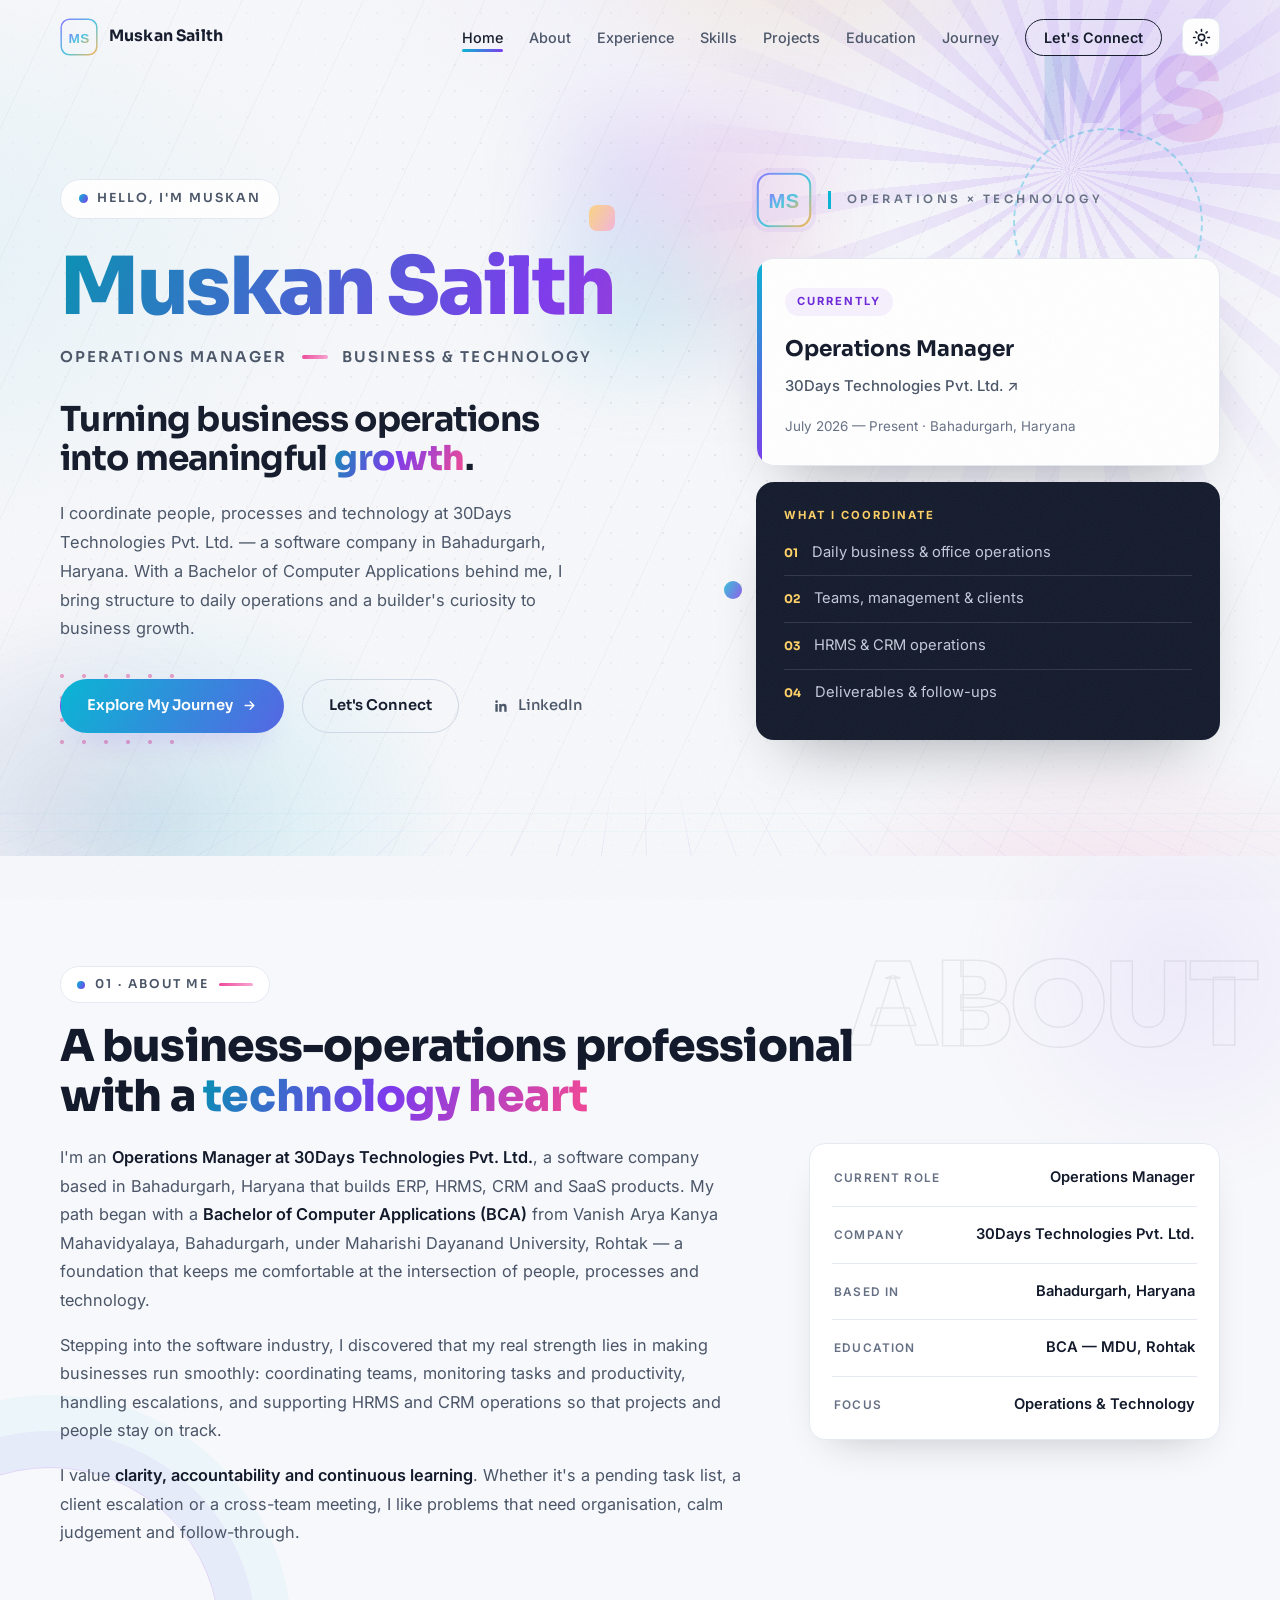
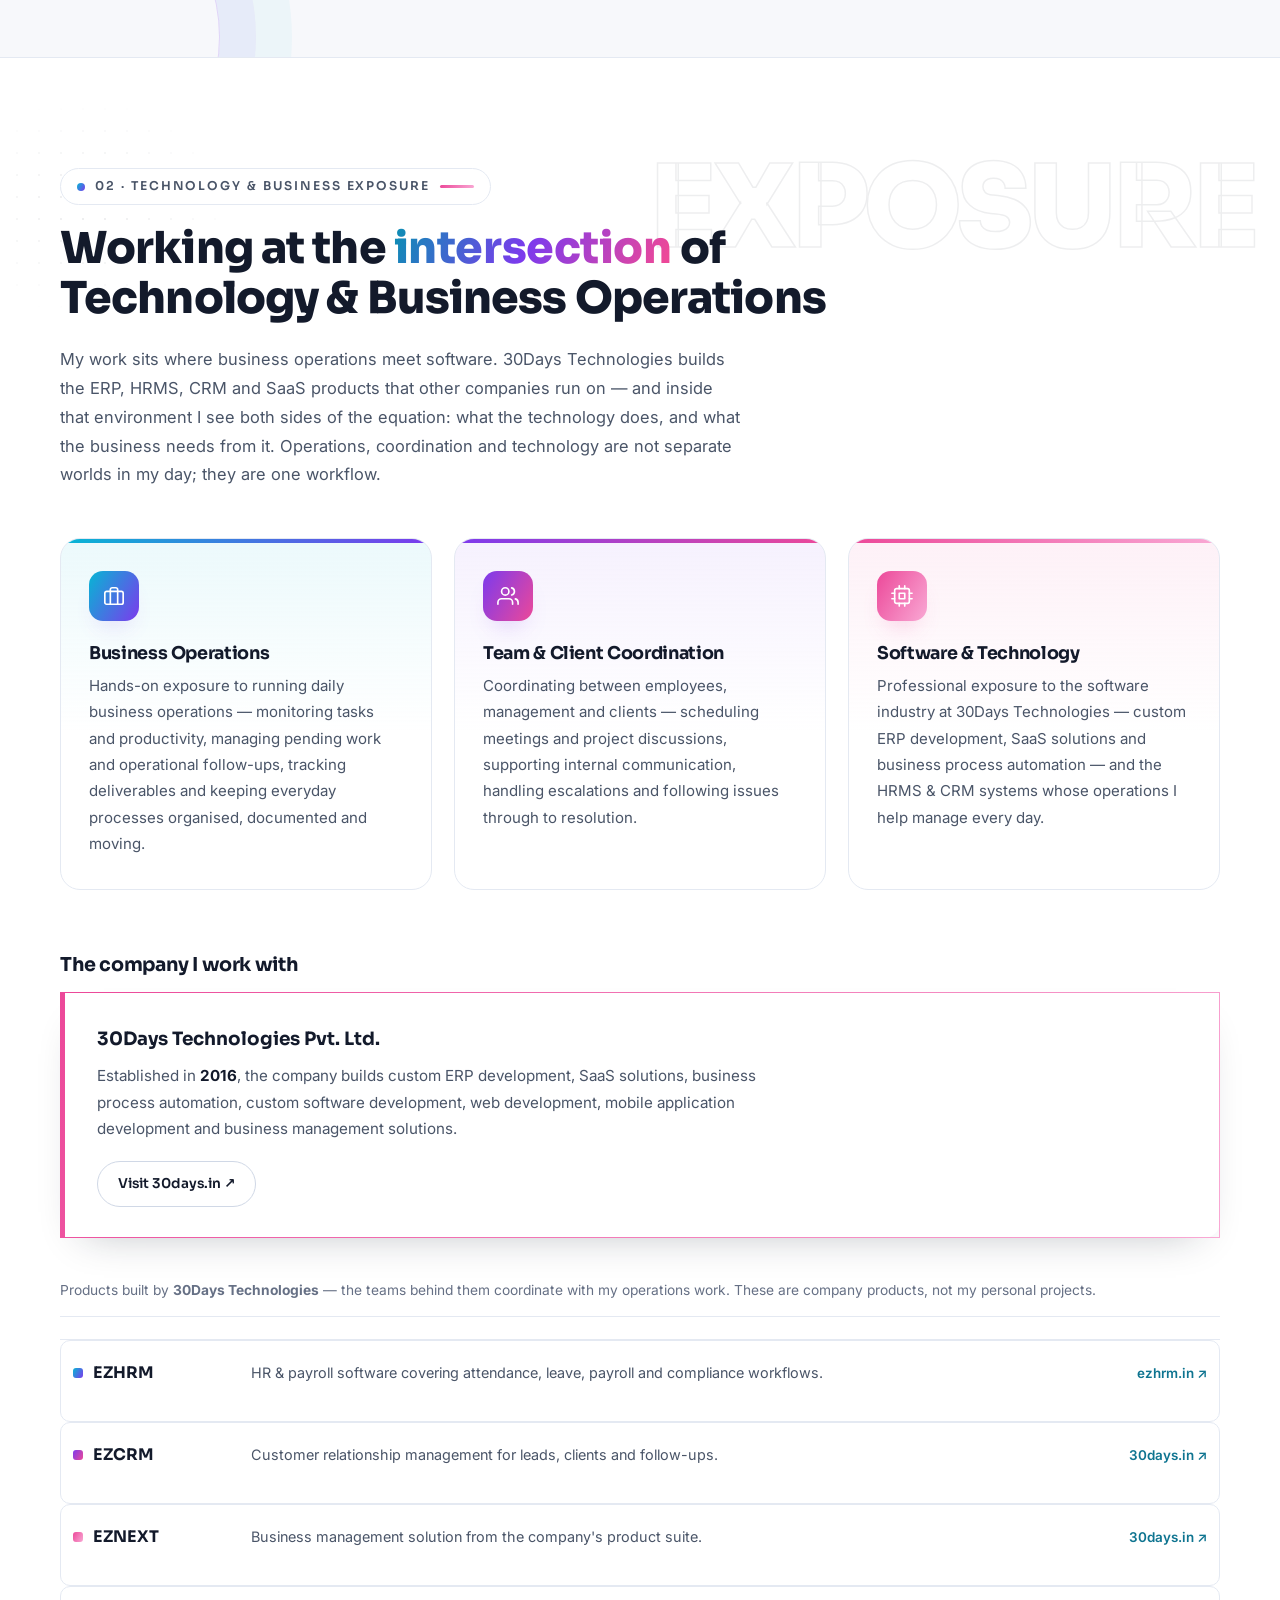
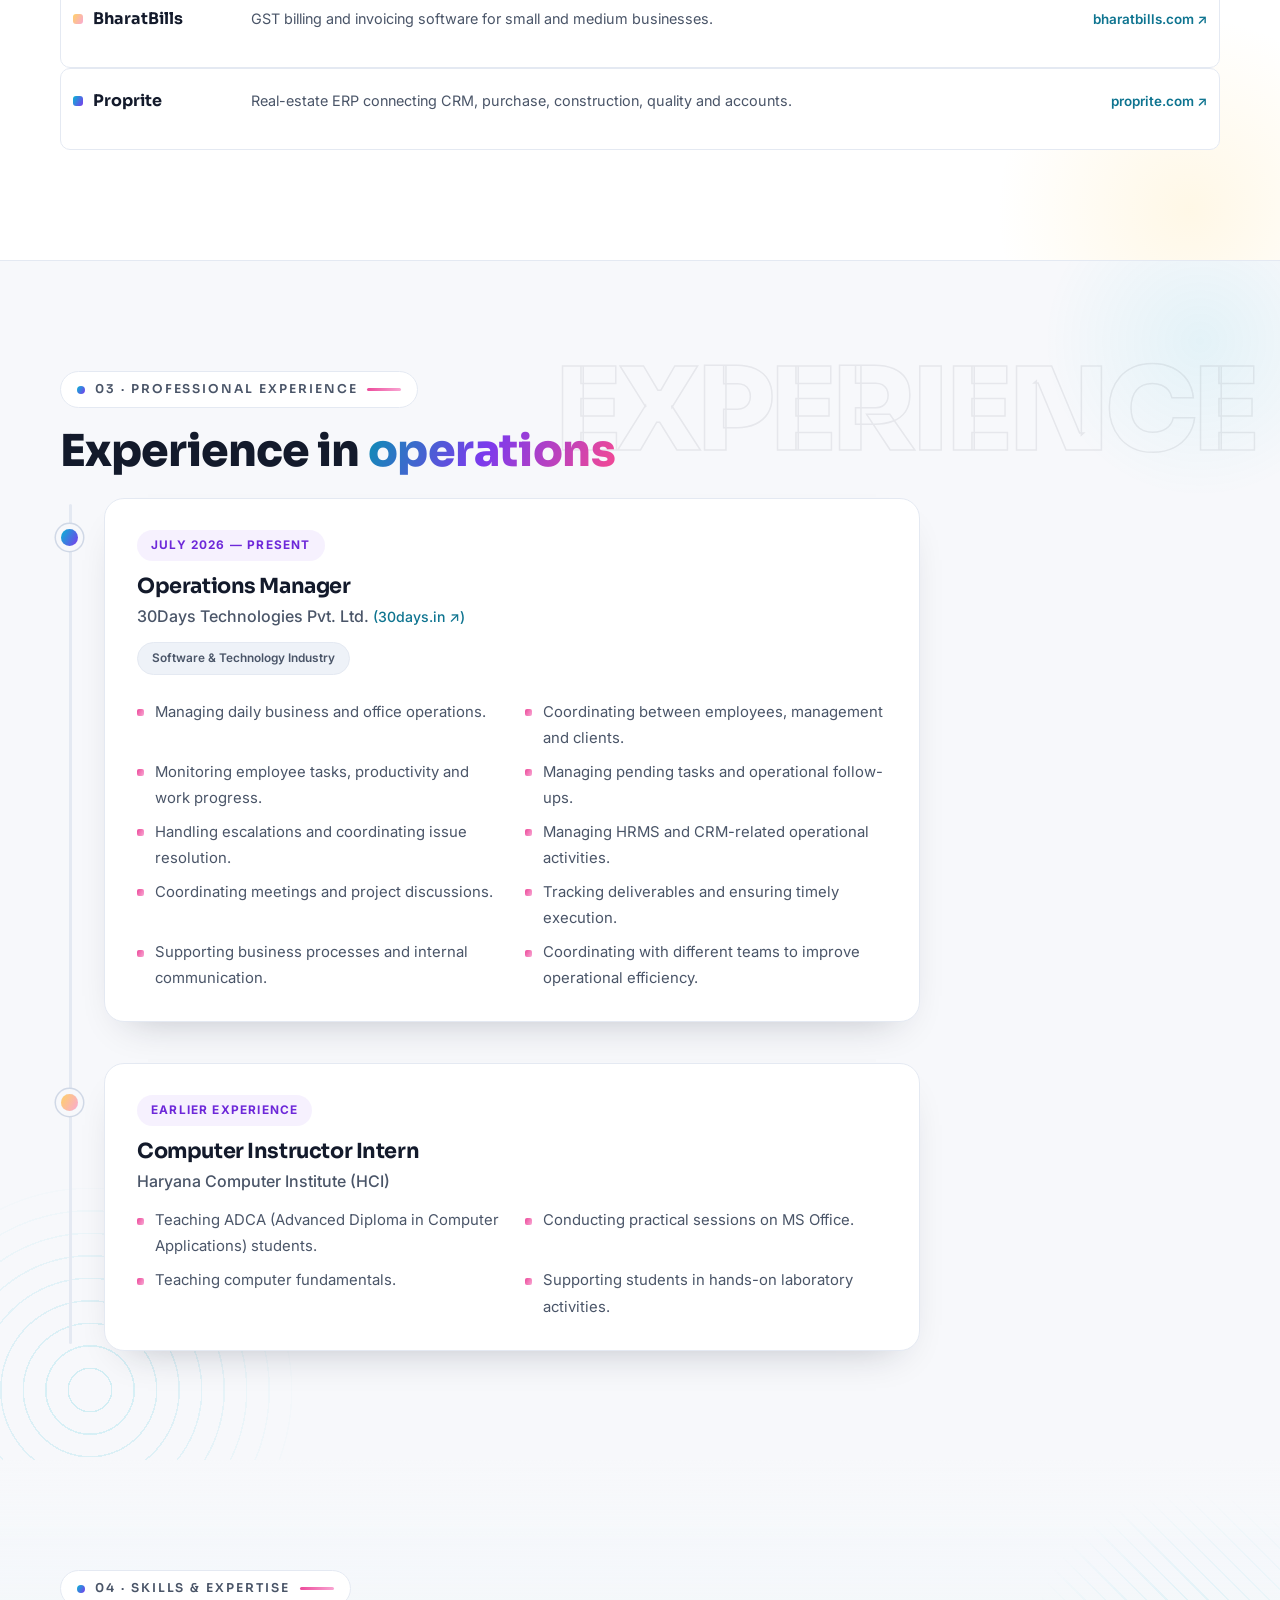
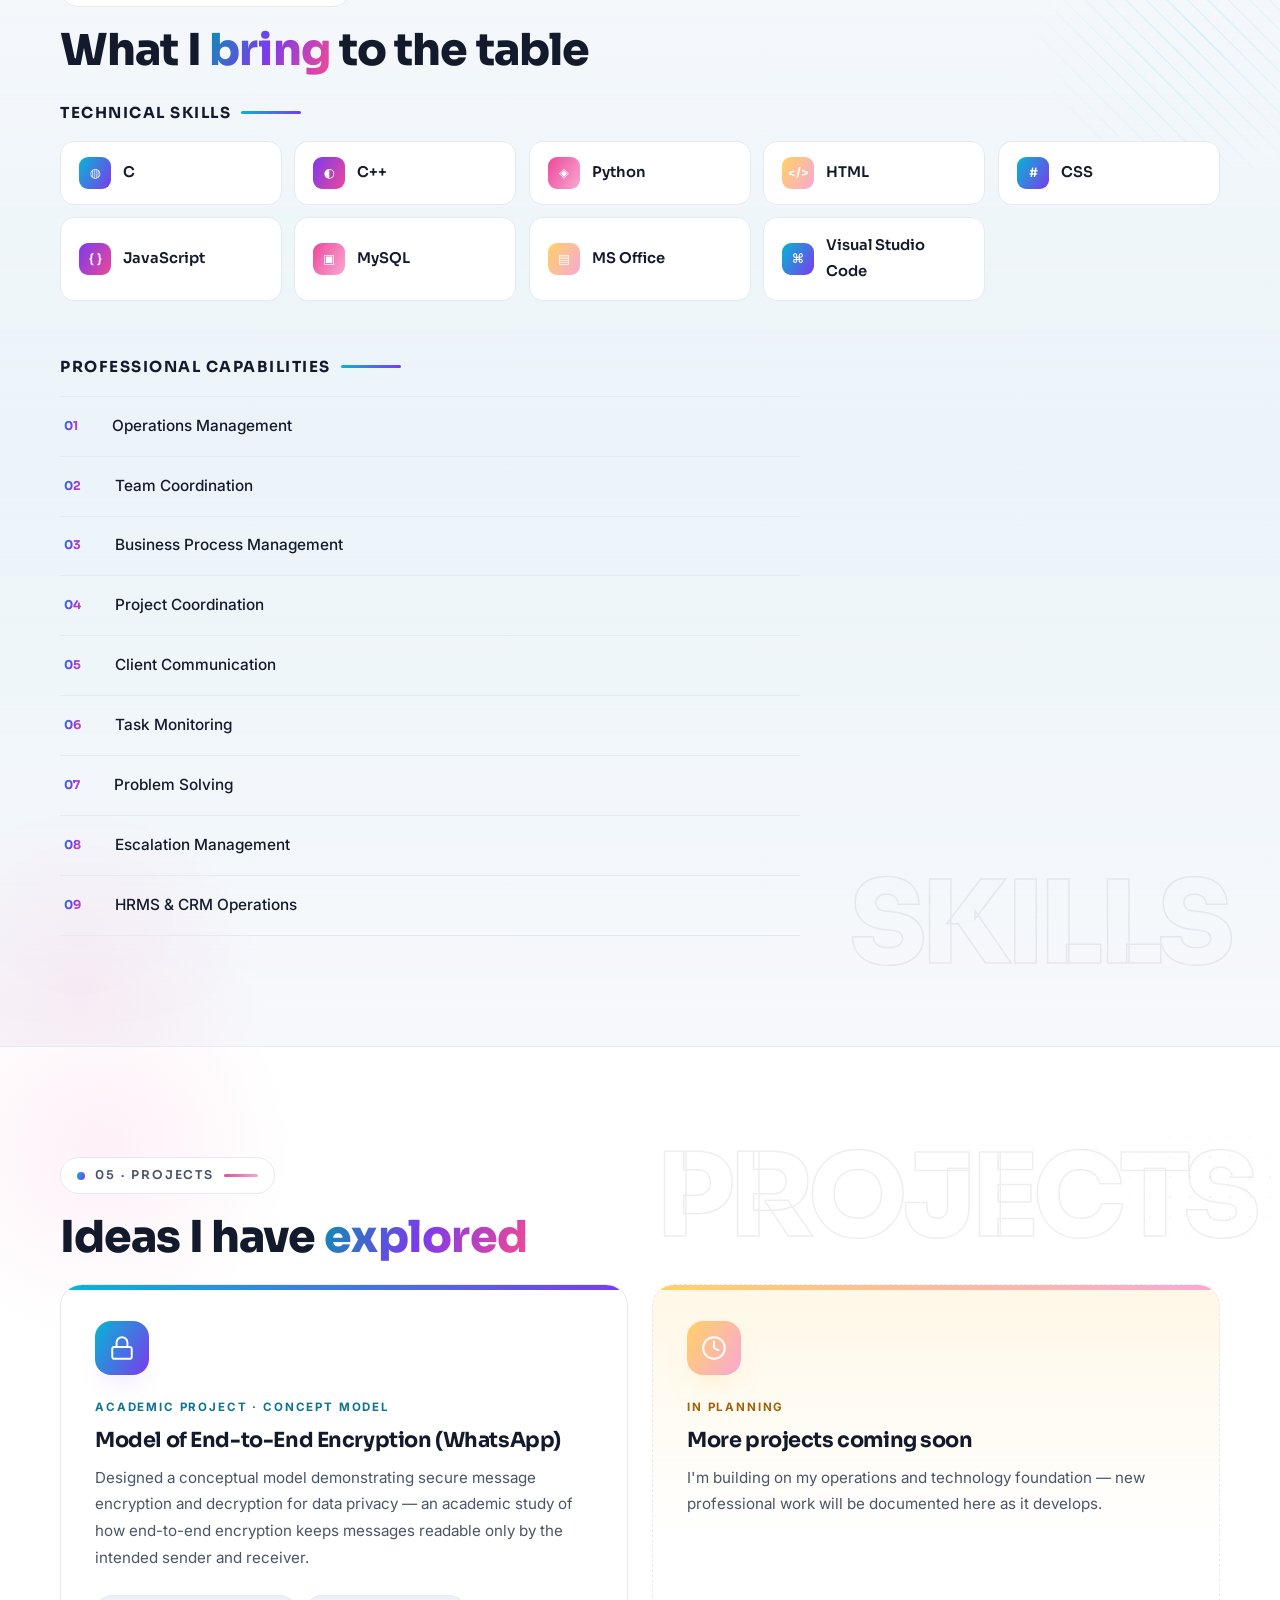
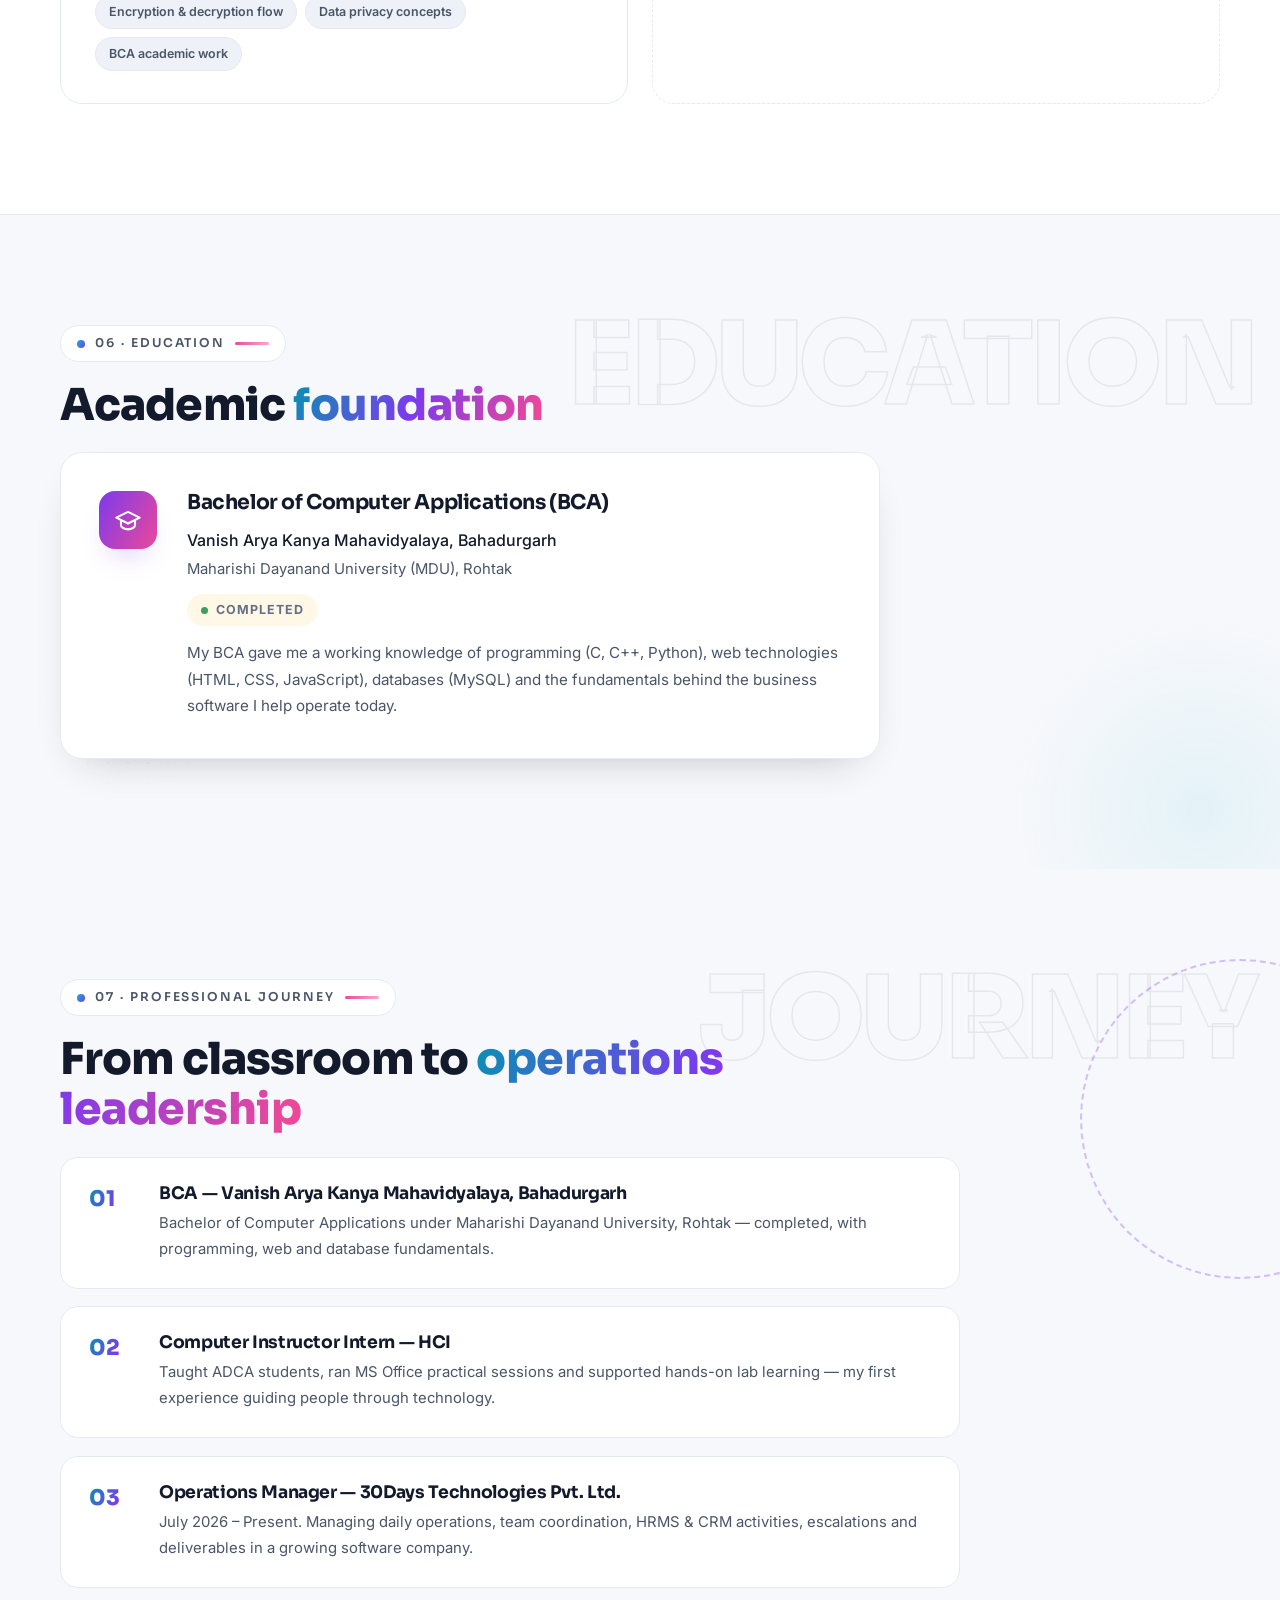
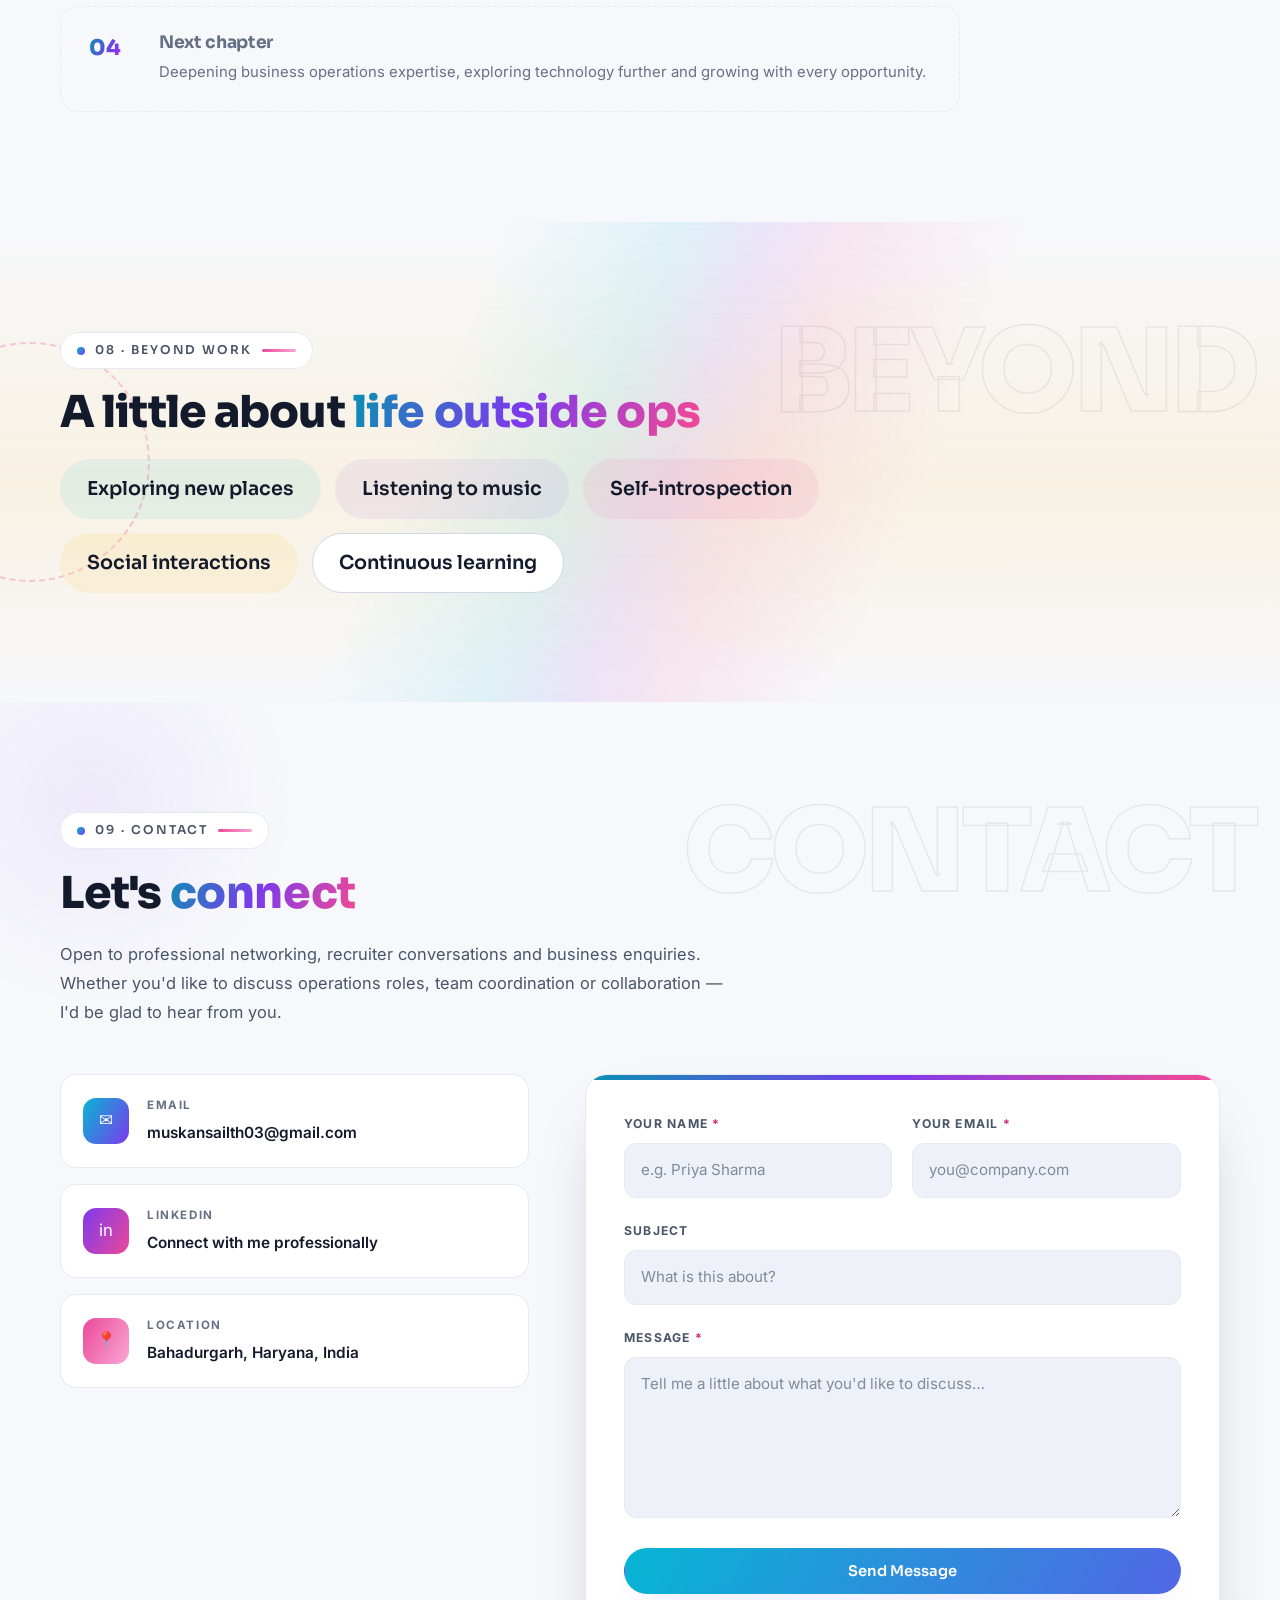
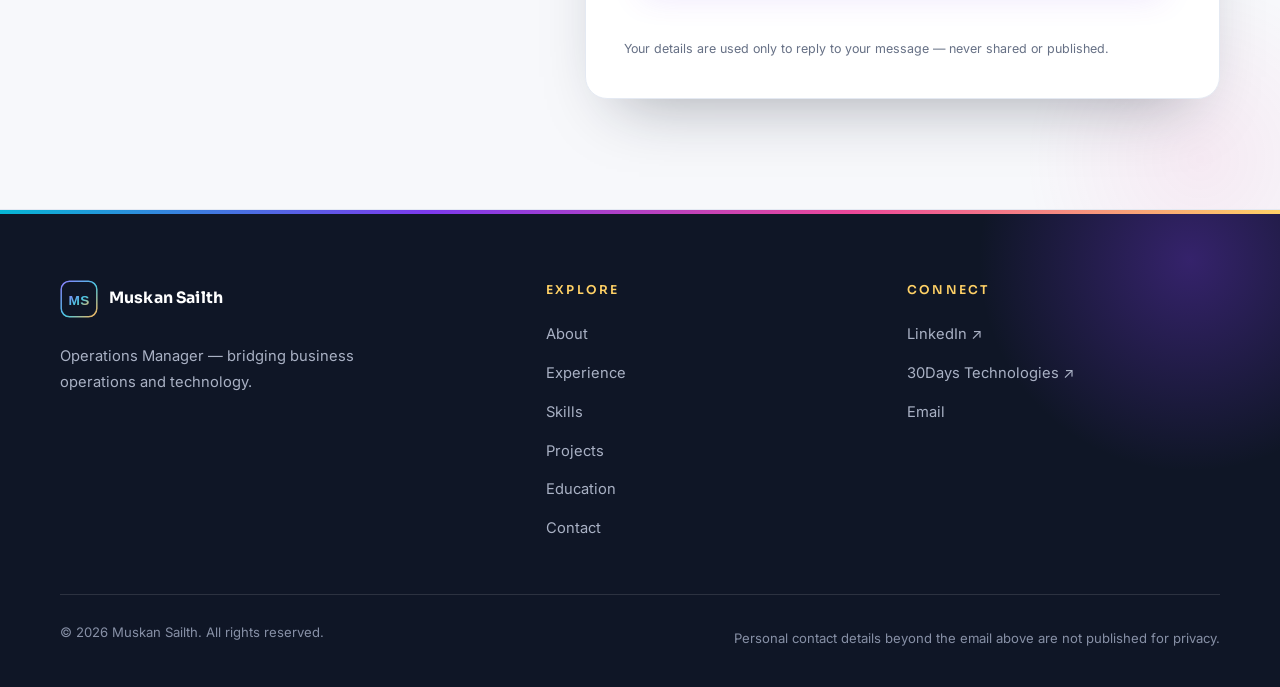
==== commit 1932fc3a: "Add files via upload" ====
--- a/index.html
+++ b/index.html
@@ -5,9 +5,9 @@
   <meta name="viewport" content="width=device-width, initial-scale=1.0" />
 
   <!-- ============ PRIMARY SEO ============ -->
-  <title>Muskan Sailth | Operations Manager &amp; Business Operations</title>
-  <meta name="description" content="Operations Manager at 30Days Technologies in Bahadurgarh, Haryana. Explore my experience in business operations, team coordination, HRMS, CRM and technology." />
-  <meta name="keywords" content="Muskan Sailth, Muskan Sailth Portfolio, Muskan Sailth Operations Manager, Muskan Sailth Bahadurgarh, Operations Manager in India, Business Operations Professional, Business Technology, Operations Management, Business Process Management, Team Coordination, Project Coordination, Technology Professional, BCA Graduate, SaaS Business Operations, HRMS and CRM Operations, Business Process Automation, Operations and Administration" />
+  <title>Muskan Sailth | Operations Manager in Bahadurgarh, Haryana</title>
+  <meta name="description" content="Muskan Sailth, Operations Manager at 30Days Technologies, Bahadurgarh. Business operations, team coordination, HRMS, CRM &amp; ERP. See my experience &amp; skills." />
+  <meta name="keywords" content="Muskan Sailth, Muskan Sailth Portfolio, Muskan Sailth Operations Manager, Muskan Sailth Bahadurgarh, Operations Manager Bahadurgarh, Operations Manager Haryana, Operations Manager India, Business Operations Professional, Operations Management, Business Operations, Business Process Management, Team Coordination, Cross-Functional Coordination, Project Coordination, Client Communication, Escalation Management, Operational Efficiency, Task Monitoring, Process Documentation, HRMS and CRM Operations, ERP and SaaS Operations, Business Process Automation, Business Technology, Technology Professional, SaaS Business Operations, Operations and Administration, BCA Graduate" />
   <meta name="author" content="Muskan Sailth" />
   <meta name="robots" content="index, follow, max-image-preview:large, max-snippet:-1" />
   <meta name="theme-color" content="#F7F8FB" media="(prefers-color-scheme: light)" />
@@ -24,8 +24,8 @@
   <!-- ============ OPEN GRAPH ============ -->
   <meta property="og:type" content="profile" />
   <meta property="og:site_name" content="Muskan Sailth — Portfolio" />
-  <meta property="og:title" content="Muskan Sailth | Operations Manager &amp; Business Technology Professional" />
-  <meta property="og:description" content="Operations Manager at 30Days Technologies Pvt. Ltd. — business operations, team coordination, HRMS &amp; CRM operations and technology, with a BCA foundation." />
+  <meta property="og:title" content="Muskan Sailth | Operations Manager in Bahadurgarh, Haryana" />
+  <meta property="og:description" content="Operations Manager at 30Days Technologies Pvt. Ltd., Bahadurgarh — business operations, team coordination, HRMS, CRM &amp; ERP, with a BCA foundation." />
   <meta property="og:url" id="ogUrl" content="https://ms-0003.github.io/" />
   <meta property="og:image" content="https://ms-0003.github.io/assets/img/og-image-muskan-sailth-light.png" />
   <meta property="og:image:alt" content="Muskan Sailth — Operations Manager and Business Technology Professional" />
@@ -35,8 +35,8 @@
 
   <!-- ============ TWITTER / X CARD ============ -->
   <meta name="twitter:card" content="summary_large_image" />
-  <meta name="twitter:title" content="Muskan Sailth | Operations Manager &amp; Business Technology Professional" />
-  <meta name="twitter:description" content="Operations Manager at 30Days Technologies Pvt. Ltd. — business operations, team coordination and technology, with a BCA foundation." />
+  <meta name="twitter:title" content="Muskan Sailth | Operations Manager in Bahadurgarh, Haryana" />
+  <meta name="twitter:description" content="Operations Manager at 30Days Technologies Pvt. Ltd., Bahadurgarh — business operations, team coordination, HRMS, CRM &amp; ERP, with a BCA foundation." />
   <meta name="twitter:image" content="https://ms-0003.github.io/assets/img/og-image-muskan-sailth-light.png" />
 
   <!-- ============ FAVICONS ============ -->
@@ -60,10 +60,19 @@
     "@context": "https://schema.org",
     "@graph": [
       {
+        "@type": "WebSite",
+        "@id": "/#website",
+        "name": "Muskan Sailth — Operations Manager Portfolio",
+        "url": "https://ms-0003.github.io/",
+        "inLanguage": "en-IN",
+        "publisher": { "@id": "/#muskan-sailth" }
+      },
+      {
         "@type": "ProfilePage",
         "@id": "/#profilepage",
         "name": "Muskan Sailth — Operations Manager & Business Technology Professional",
         "inLanguage": "en-IN",
+        "isPartOf": { "@id": "/#website" },
         "mainEntity": { "@id": "/#muskan-sailth" }
       },
       {
@@ -73,6 +82,8 @@
         "givenName": "Muskan",
         "familyName": "Sailth",
         "jobTitle": "Operations Manager",
+        "url": "https://ms-0003.github.io/",
+        "email": "mailto:muskansailth03@gmail.com",
         "description": "Operations Manager at 30Days Technologies Pvt. Ltd. with a Bachelor of Computer Applications (BCA) background, focused on business operations, team coordination, HRMS and CRM operations and process management.",
         "nationality": { "@type": "Country", "name": "India" },
         "address": {
@@ -80,6 +91,25 @@
           "addressLocality": "Bahadurgarh",
           "addressRegion": "Haryana",
           "addressCountry": "IN"
+        },
+        "hasOccupation": {
+          "@type": "Occupation",
+          "name": "Operations Manager",
+          "occupationalCategory": "Operations Management",
+          "description": "Coordinates people, processes and technology — including HRMS, CRM and ERP workflows — to support business operations at a software company in Bahadurgarh, Haryana.",
+          "skills": [
+            "Operations Management",
+            "Business Operations",
+            "Cross-Functional Coordination",
+            "Team Coordination",
+            "Operational Efficiency",
+            "Process Documentation",
+            "Escalation Management",
+            "Client Communication",
+            "HRMS and CRM Operations",
+            "ERP and SaaS Operations",
+            "Business Process Automation"
+          ]
         },
         "alumniOf": [
           {
@@ -91,12 +121,18 @@
         "worksFor": { "@id": "/#employer" },
         "knowsAbout": [
           "Operations Management",
+          "Business Operations",
           "Business Process Management",
+          "Operational Efficiency",
+          "Cross-Functional Coordination",
+          "Process Documentation",
           "Team Coordination",
           "Project Coordination",
           "Client Communication",
           "Escalation Management",
+          "Office Administration",
           "HRMS and CRM Operations",
+          "ERP and SaaS Operations",
           "Business Process Automation",
           "C (Programming Language)",
           "C++",
@@ -204,10 +240,12 @@
       <div class="container hero__grid">
         <div class="hero__content">
           <p class="hero__eyebrow reveal">Hello, I'm Muskan</p>
-          <h1 class="hero__name reveal">Muskan Sailth</h1>
-          <p class="hero__designation reveal">
-            Operations Manager <span class="hero__divider" aria-hidden="true"></span> Business &amp; Technology
-          </p>
+          <h1 class="hero__title reveal">
+            <span class="hero__name">Muskan Sailth</span>
+            <span class="hero__designation">
+              Operations Manager <span class="hero__divider" aria-hidden="true"></span> Business &amp; Technology
+            </span>
+          </h1>
           <h2 class="hero__headline reveal">
             Turning business operations into meaningful <em class="accent-word">growth</em>.
           </h2>
--- a/assets/css/style.css
+++ b/assets/css/style.css
@@ -1,68 +1,118 @@
 /* ============================================================
-   MUSKAN SAILTH — PORTFOLIO STYLESHEET  (light editorial theme)
-   Warm ivory · deep navy type · sage & muted-gold accents
-   Flow layouts (no absolute positioning for content) · flat UI
+   MUSKAN SAILTH — PORTFOLIO STYLESHEET
+   "Creative studio" edition · porcelain-white base
+   Aqua · violet · magenta · citrus yellow
+   CSS-only decoration (mesh blobs, dots, arcs, grain, gradients) · no image assets
    ============================================================ */
 
-/* ---------- Tokens ---------- */
+/* ---------- Design tokens ---------- */
 :root {
   --font-display: "Sora", "Segoe UI", system-ui, sans-serif;
   --font-body: "Inter", "Segoe UI", system-ui, sans-serif;
-  --font-editorial: "Fraunces", Georgia, serif;
-  --radius: 12px;
-  --radius-sm: 8px;
+  --radius: 16px;
+  --radius-sm: 10px;
   --container: 1160px;
   --ease: cubic-bezier(.22, .61, .36, 1);
 }
 
-/* Light editorial theme (default) */
+/* Light creative theme (default) — porcelain white × aqua × violet × magenta */
 :root[data-theme="light"] {
   color-scheme: light;
-  --bg: #F7F5F0;
+  --bg: #F7F8FB;
   --bg-2: #FFFFFF;
   --surface: #FFFFFF;
-  --surface-2: #F3F1E9;
-  --border: #E6E3DC;
-  --border-2: #D9D5CB;
-  --text: #202B36;
-  --text-2: #5C6470;
-  --text-3: #707781;
-  --accent: #6C5BEA;            /* violet — decorative */
-  --accent-strong: #5A4BD4;     /* violet — text-safe */
-  --cyan: #0E9BB5;              /* cyan — gradients & highlights */
-  --gold: #E89B3C;              /* amber — decorative */
-  --gold-strong: #8F6F2E;       /* amber — text-safe */
-  --accent-tint: rgba(108, 91, 234, .11);
-  --gold-tint: rgba(232, 155, 60, .14);
-  --accent-contrast: #FFFFFF;
-  --header-bg: rgba(247, 245, 240, .88);
-  --hairline: rgba(32, 43, 54, .06);
-  --shadow: 0 16px 36px -22px rgba(32, 43, 54, .25);
-}
-
-/* Dark colorful theme (default) */
+  --surface-2: #EEF2F8;
+  --border: #E4E9F2;
+  --border-2: #D0D8E6;
+  --text: #131A2B;
+  --text-2: #4A5568;
+  --text-3: #667085;
+
+  --blue: #0891B2;
+  --blue-strong: #0E7490;
+  --violet: #7C3AED;
+  --violet-strong: #6D28D9;
+  --coral: #EC4899;
+  --coral-strong: #DB2777;
+  --peach: #F9A8D4;
+  --yellow: #FFD166;
+  --yellow-strong: #A16207;
+
+  --accent: var(--blue);
+  --accent-strong: var(--blue-strong);
+
+  --grad-main: linear-gradient(120deg, #06B6D4, #7C3AED);
+  --grad-warm: linear-gradient(120deg, #EC4899, #F9A8D4);
+  --grad-sunset: linear-gradient(120deg, #7C3AED, #EC4899);
+  --grad-sun: linear-gradient(120deg, #FFD166, #F9A8D4);
+  --grad-text: linear-gradient(115deg, #0891B2 0%, #7C3AED 48%, #EC4899 95%);
+
+  --tint-blue: rgba(6, 182, 212, .08);
+  --tint-violet: rgba(124, 58, 237, .07);
+  --tint-coral: rgba(236, 72, 153, .08);
+  --tint-yellow: rgba(255, 209, 102, .16);
+  --wash: rgba(6, 182, 212, .05);
+  --grid-dot: rgba(19, 26, 43, .16);
+
+  --header-bg: rgba(247, 248, 251, .85);
+  --shadow: 0 18px 40px -24px rgba(19, 26, 43, .30);
+  --shadow-lg: 0 32px 64px -32px rgba(19, 26, 43, .38);
+  --shadow-color: rgba(124, 58, 237, .30);
+
+  --dark-card: #141B2D;
+  --dark-card-text: #F2F3F8;
+  --dark-card-dim: #C3CAD9;
+  --footer-bg: #0F1626;
+}
+
+/* Complementary dark theme — ink base × aqua × violet × magenta */
 :root[data-theme="dark"] {
   color-scheme: dark;
-  --bg: #0B0D13;
-  --bg-2: #10131B;
-  --surface: #161A24;
-  --surface-2: #1D2230;
+  --bg: #0F1218;
+  --bg-2: #141821;
+  --surface: #1A1F2B;
+  --surface-2: #222836;
   --border: rgba(255, 255, 255, .09);
   --border-2: rgba(255, 255, 255, .22);
-  --text: #F1F2F7;
-  --text-2: #A8AEC2;
-  --text-3: #8C93AA;
-  --accent: #8B7CFF;            /* electric violet — decorative */
-  --accent-strong: #ACA0FF;     /* violet — text-safe on dark */
-  --cyan: #4AC8E0;              /* cyan — gradients & highlights */
-  --gold: #FFB454;              /* amber — decorative */
-  --gold-strong: #FFC878;       /* amber — text-safe */
-  --accent-tint: rgba(139, 124, 255, .15);
-  --gold-tint: rgba(255, 180, 84, .13);
-  --accent-contrast: #0B0D13;
-  --header-bg: rgba(11, 13, 19, .85);
-  --hairline: rgba(255, 255, 255, .06);
-  --shadow: 0 24px 48px -24px rgba(0, 0, 0, .65);
+  --text: #F2F3F8;
+  --text-2: #AEB4C4;
+  --text-3: #949BAD;
+
+  --blue: #22D3EE;
+  --blue-strong: #67E8F9;
+  --violet: #A78BFA;
+  --violet-strong: #C4B5FD;
+  --coral: #F472B6;
+  --coral-strong: #F9A8D4;
+  --peach: #FBCFE8;
+  --yellow: #FFD98A;
+  --yellow-strong: #FFD98A;
+
+  --accent: var(--blue);
+  --accent-strong: var(--blue-strong);
+
+  --grad-main: linear-gradient(120deg, #22D3EE, #A78BFA);
+  --grad-warm: linear-gradient(120deg, #F472B6, #FBCFE8);
+  --grad-sunset: linear-gradient(120deg, #A78BFA, #F472B6);
+  --grad-sun: linear-gradient(120deg, #FFD98A, #FBCFE8);
+  --grad-text: linear-gradient(115deg, #67E8F9 0%, #C4A9FF 48%, #F9A8D4 95%);
+
+  --tint-blue: rgba(34, 211, 238, .12);
+  --tint-violet: rgba(167, 139, 255, .12);
+  --tint-coral: rgba(244, 114, 182, .12);
+  --tint-yellow: rgba(255, 217, 138, .12);
+  --wash: rgba(34, 211, 238, .07);
+  --grid-dot: rgba(255, 255, 255, .14);
+
+  --header-bg: rgba(15, 18, 24, .85);
+  --shadow: 0 20px 44px -24px rgba(0, 0, 0, .65);
+  --shadow-lg: 0 32px 64px -32px rgba(0, 0, 0, .7);
+  --shadow-color: rgba(34, 211, 238, .30);
+
+  --dark-card: #222836;
+  --dark-card-text: #F2F3F8;
+  --dark-card-dim: #AEB4C4;
+  --footer-bg: #0B0E14;
 }
 
 /* ---------- Base ---------- */
@@ -85,13 +135,24 @@
   overflow-x: hidden;
 }
 
+/* subtle grain texture over everything (decorative, non-blocking) */
+body::after {
+  content: "";
+  position: fixed;
+  inset: 0;
+  z-index: 400;
+  pointer-events: none;
+  opacity: .05;
+  background-image: url("data:image/svg+xml,%3Csvg xmlns='http://www.w3.org/2000/svg' width='160' height='160'%3E%3Cfilter id='n'%3E%3CfeTurbulence type='fractalNoise' baseFrequency='0.85' numOctaves='3'/%3E%3C/filter%3E%3Crect width='100%25' height='100%25' filter='url(%23n)'/%3E%3C/svg%3E");
+}
+
 img { max-width: 100%; height: auto; display: block; }
 
 h1, h2, h3, h4 {
   font-family: var(--font-display);
-  line-height: 1.15;
+  line-height: 1.14;
   margin: 0 0 .55em;
-  letter-spacing: -.015em;
+  letter-spacing: -.02em;
   font-weight: 700;
 }
 
@@ -99,29 +160,29 @@
 p:last-child { margin-bottom: 0; }
 
 a { color: inherit; text-decoration: none; }
-
 ul, ol { margin: 0; padding: 0; list-style: none; }
 
-::selection { background: rgba(124, 108, 240, .32); }
+::selection { background: rgba(124, 58, 237, .25); }
 
 :focus-visible {
   outline: 2px solid var(--accent-strong);
   outline-offset: 3px;
-  border-radius: 2px;
-}
-
-.container { width: min(var(--container), 91%); margin-inline: auto; }
-
-/* Selective accent — one italic serif word per heading */
+  border-radius: 3px;
+}
+
+.container { width: min(var(--container), 91%); margin-inline: auto; position: relative; z-index: 1; }
+
+/* gradient highlight word in headings */
 .accent-word {
-  font-family: var(--font-editorial);
-  font-style: italic;
-  font-weight: 500;
-  color: var(--gold-strong);
-  letter-spacing: 0;
-}
-
-/* Flat panel */
+  font-style: normal;
+  font-weight: 800;
+  letter-spacing: -.01em;
+  background: var(--grad-text);
+  -webkit-background-clip: text;
+  background-clip: text;
+  color: transparent;
+}
+
 .glass, .panel {
   background: var(--surface);
   border: 1px solid var(--border);
@@ -132,11 +193,11 @@
   position: absolute;
   left: 12px;
   top: -60px;
-  z-index: 200;
+  z-index: 500;
   padding: 10px 18px;
-  background: var(--text);
-  color: var(--bg);
-  border-radius: 6px;
+  background: var(--grad-main);
+  color: #fff;
+  border-radius: 999px;
   font-weight: 600;
   transition: top .25s var(--ease);
 }
@@ -146,7 +207,7 @@
 .progress {
   position: fixed;
   top: 0; left: 0; right: 0;
-  height: 2px;
+  height: 3px;
   z-index: 130;
   pointer-events: none;
 }
@@ -154,9 +215,15 @@
   content: "";
   display: block;
   height: 100%;
-  background: linear-gradient(90deg, var(--accent), var(--cyan));
+  background: linear-gradient(90deg, #06B6D4, #7C3AED, #EC4899, #FFD166);
+  background-size: 220% 100%;
+  animation: gradShift 7s linear infinite;
   transform-origin: 0 50%;
   transform: scaleX(var(--p, 0));
+}
+@keyframes gradShift {
+  0% { background-position: 0% 50%; }
+  100% { background-position: 220% 50%; }
 }
 
 /* ---------- Preloader ---------- */
@@ -172,12 +239,12 @@
 .preloader.is-done { opacity: 0; visibility: hidden; pointer-events: none; }
 .preloader__inner { display: grid; place-items: center; gap: 16px; }
 .preloader__bar {
-  width: 110px; height: 2px; border-radius: 99px;
+  width: 110px; height: 3px; border-radius: 99px;
   background: var(--border-2); overflow: hidden; display: block;
 }
 .preloader__bar span {
   display: block; height: 100%; width: 40%;
-  background: var(--accent-strong);
+  background: var(--grad-main);
   animation: preload 1s var(--ease) infinite;
 }
 @keyframes preload {
@@ -191,25 +258,26 @@
   top: 0; left: 0; right: 0;
   z-index: 100;
   padding: 18px 0;
-  transition: padding .3s var(--ease), background .3s var(--ease), border-color .3s var(--ease);
+  transition: padding .3s var(--ease), background .3s var(--ease), border-color .3s var(--ease), box-shadow .3s var(--ease);
   border-bottom: 1px solid transparent;
 }
 .header.is-scrolled {
-  padding: 12px 0;
+  padding: 11px 0;
   background: var(--header-bg);
   backdrop-filter: blur(14px);
   -webkit-backdrop-filter: blur(14px);
   border-bottom-color: var(--border);
+  box-shadow: 0 10px 30px -24px rgba(23, 33, 54, .4);
 }
 .header__inner { display: flex; align-items: center; gap: 20px; }
 
 .brand { display: inline-flex; align-items: center; gap: 11px; }
-.brand__logo { border-radius: 8px; }
+.brand__logo { border-radius: 9px; }
 .brand__name {
   font-family: var(--font-display);
-  font-weight: 600;
+  font-weight: 700;
   font-size: .98rem;
-  letter-spacing: .02em;
+  letter-spacing: .01em;
 }
 
 .nav { margin-left: auto; }
@@ -227,8 +295,9 @@
   position: absolute;
   left: 0; bottom: 0;
   width: 100%;
-  height: 2px;
-  background: var(--accent);
+  height: 3px;
+  border-radius: 99px;
+  background: var(--grad-main);
   transform: scaleX(0);
   transform-origin: left;
   transition: transform .3s var(--ease);
@@ -239,12 +308,17 @@
   color: var(--text);
   font-weight: 600;
   padding: 9px 18px;
-  border: 1px solid var(--border-2);
-  border-radius: 99px;
-  transition: border-color .25s, color .25s;
+  border: 1.5px solid var(--text);
+  border-radius: 999px;
+  transition: border-color .25s, color .25s, background .3s, box-shadow .3s;
 }
 .nav__link--cta::after { display: none; }
-.nav__link--cta:hover { border-color: var(--accent-strong); color: var(--accent-strong); }
+.nav__link--cta:hover {
+  background: var(--grad-main);
+  border-color: transparent;
+  color: #fff;
+  box-shadow: 0 12px 26px -14px var(--shadow-color);
+}
 
 .header__actions { display: flex; align-items: center; gap: 8px; }
 
@@ -252,14 +326,19 @@
   display: inline-grid;
   place-items: center;
   width: 38px; height: 38px;
-  border-radius: 8px;
+  border-radius: 10px;
   border: 1px solid var(--border);
-  background: transparent;
+  background: var(--surface);
   color: var(--text);
   cursor: pointer;
-  transition: border-color .25s, background .25s;
-}
-.icon-btn:hover { border-color: var(--border-2); background: var(--surface); }
+  transition: border-color .25s, color .25s, transform .25s var(--ease), box-shadow .25s;
+}
+.icon-btn:hover {
+  border-color: var(--blue);
+  color: var(--blue-strong);
+  transform: translateY(-1px);
+  box-shadow: 0 10px 22px -16px var(--shadow-color);
+}
 
 .icon-sun { display: none; }
 :root[data-theme="light"] .icon-sun { display: block; }
@@ -272,131 +351,305 @@
   display: inline-flex;
   align-items: center;
   gap: 9px;
-  padding: 12px 24px;
-  border-radius: 8px;
+  padding: 13px 26px;
+  border-radius: 999px;
   font-family: var(--font-display);
   font-size: .92rem;
   font-weight: 600;
-  border: 1px solid transparent;
+  border: 1.5px solid transparent;
   cursor: pointer;
-  transition: transform .25s var(--ease), background .25s, border-color .25s, color .25s, box-shadow .25s;
-}
-.btn:hover { transform: translateY(-1px); }
+  transition: transform .25s var(--ease), box-shadow .25s, background .3s, border-color .25s, color .25s;
+}
+.btn:hover { transform: translateY(-2px); }
+.btn:active { transform: translateY(0); }
 .btn--primary {
-  background: var(--text);
-  color: var(--bg);
-}
-.btn--primary:hover { color: var(--bg); box-shadow: var(--shadow); }
+  background: var(--grad-main);
+  background-size: 160% 100%;
+  color: #fff;
+  box-shadow: 0 16px 32px -18px var(--shadow-color);
+}
+.btn--primary:hover {
+  background-position: 90% 50%;
+  box-shadow: 0 22px 40px -18px var(--shadow-color);
+}
 .btn--ghost {
   border-color: var(--border-2);
   color: var(--text);
   background: transparent;
 }
-.btn--ghost:hover { border-color: var(--text); }
+.btn--ghost:hover {
+  border-color: var(--blue);
+  color: var(--blue-strong);
+  background: var(--tint-blue);
+}
 .btn--linkedin {
-  padding: 12px 16px;
+  padding: 13px 16px;
   border: none;
   background: none;
   color: var(--text-2);
   font-weight: 500;
 }
-.btn--linkedin:hover { color: var(--accent-strong); transform: none; }
-.btn--sm { padding: 9px 16px; font-size: .85rem; }
+.btn--linkedin:hover { color: var(--blue-strong); transform: none; }
+.btn--sm { padding: 10px 20px; font-size: .85rem; }
 .btn--full { width: 100%; justify-content: center; }
 .btn[disabled] { opacity: .6; cursor: wait; transform: none; }
 
 /* ---------- Hero ---------- */
 .hero {
   position: relative;
-  padding: 168px 0 110px;
+  padding: 172px 0 116px;
   overflow: hidden;
-}
+  background:
+    radial-gradient(1100px 520px at 78% -10%, var(--tint-violet), transparent 65%),
+    radial-gradient(900px 500px at -12% 30%, var(--tint-blue), transparent 60%),
+    var(--bg);
+}
+/* dotted grid texture */
 .hero::before {
   content: "";
   position: absolute;
   inset: 0;
+  background-image: radial-gradient(var(--grid-dot) 1.3px, transparent 1.4px);
+  background-size: 26px 26px;
+  -webkit-mask-image: radial-gradient(80% 75% at 60% 40%, #000 0%, transparent 100%);
+  mask-image: radial-gradient(80% 75% at 60% 40%, #000 0%, transparent 100%);
+  opacity: .55;
+  pointer-events: none;
+}
+/* layered gradient-mesh wash + faint diagonal line texture */
+.hero::after {
+  content: "";
+  position: absolute;
+  inset: 0;
+  z-index: 0;
+  pointer-events: none;
   background:
-    linear-gradient(var(--hairline) 1px, transparent 1px) 0 0 / 100% 96px,
-    linear-gradient(90deg, var(--hairline) 1px, transparent 1px) 0 0 / 96px 100%;
-  -webkit-mask-image: radial-gradient(75% 70% at 62% 38%, #000 0%, transparent 100%);
-  mask-image: radial-gradient(75% 70% at 62% 38%, #000 0%, transparent 100%);
-  pointer-events: none;
+    radial-gradient(520px 400px at 86% 116%, rgba(236, 72, 153, .16), transparent 65%),
+    radial-gradient(480px 360px at 12% 96%, rgba(6, 182, 212, .16), transparent 65%),
+    radial-gradient(360px 260px at 62% -8%, rgba(255, 209, 102, .18), transparent 70%),
+    repeating-linear-gradient(115deg, transparent 0 54px, rgba(19, 26, 43, .032) 54px 55px);
+  -webkit-mask-image: radial-gradient(130% 110% at 50% 50%, #000 55%, transparent 100%);
+  mask-image: radial-gradient(130% 110% at 50% 50%, #000 55%, transparent 100%);
 }
 
 .hero__grid {
   display: grid;
-  grid-template-columns: minmax(0, 1.05fr) minmax(0, .82fr);
-  gap: 72px;
+  grid-template-columns: minmax(0, 1.15fr) minmax(0, .85fr);
+  gap: 68px;
   align-items: center;
   position: relative;
+  z-index: 1;
 }
 
 .hero__content { min-width: 0; }
 
 .hero__eyebrow {
+  display: inline-flex;
+  align-items: center;
+  gap: 9px;
   font-family: var(--font-display);
   font-weight: 600;
-  font-size: .8rem;
-  letter-spacing: .22em;
+  font-size: .78rem;
+  letter-spacing: .16em;
   text-transform: uppercase;
-  color: var(--text-3);
-  margin-bottom: 20px;
-  display: flex;
-  align-items: center;
-  gap: 14px;
+  color: var(--text-2);
+  background: var(--surface);
+  border: 1px solid var(--border);
+  border-radius: 999px;
+  padding: 8px 18px;
+  margin-bottom: 26px;
+  box-shadow: var(--shadow);
 }
 .hero__eyebrow::before {
   content: "";
-  width: 34px;
-  height: 1px;
-  background: var(--accent-strong);
+  width: 9px; height: 9px;
+  border-radius: 50%;
+  background: var(--grad-main);
+  animation: pulseDot 2.4s ease-in-out infinite;
   flex: none;
 }
-
+@keyframes pulseDot {
+  0%, 100% { box-shadow: 0 0 0 0 rgba(6, 182, 212, .35); }
+  50% { box-shadow: 0 0 0 6px rgba(6, 182, 212, 0); }
+}
+
+/* H1 wraps the name + designation for SEO; visuals stay identical */
+.hero__title {
+  margin: 0;
+  font-size: inherit;
+  font-weight: inherit;
+  line-height: 1.75;
+  letter-spacing: normal;
+}
 .hero__name {
-  font-size: clamp(2.7rem, 6vw, 4.3rem);
+  display: block;
+  font-size: clamp(3rem, 6.6vw, 5rem);
   font-weight: 800;
-  letter-spacing: -.02em;
-  margin-bottom: 14px;
+  letter-spacing: -.03em;
+  line-height: 1.04;
+  margin-bottom: 16px;
+  background: var(--grad-text);
+  background-size: 160% 100%;
+  -webkit-background-clip: text;
+  background-clip: text;
+  color: transparent;
+  animation: gradShift 9s ease-in-out infinite alternate;
 }
 
 .hero__designation {
   font-family: var(--font-display);
-  font-size: .95rem;
+  font-size: .93rem;
   font-weight: 600;
-  letter-spacing: .05em;
+  letter-spacing: .14em;
   text-transform: uppercase;
   color: var(--text-2);
   display: flex;
   align-items: center;
   gap: 14px;
   margin-bottom: 30px;
+  flex-wrap: wrap;
 }
 .hero__divider {
-  width: 5px; height: 5px;
-  background: var(--gold);
-  border-radius: 50%;
+  width: 26px; height: 4px;
+  background: var(--grad-warm);
+  border-radius: 99px;
   flex: none;
 }
 
 .hero__headline {
-  font-size: clamp(1.5rem, 3vw, 2.1rem);
-  font-weight: 600;
-  letter-spacing: -.01em;
+  font-size: clamp(1.5rem, 3vw, 2.15rem);
+  font-weight: 700;
+  letter-spacing: -.02em;
   margin-bottom: 20px;
   max-width: 21ch;
 }
 
 .hero__intro {
   color: var(--text-2);
-  font-size: 1.02rem;
+  font-size: 1.03rem;
   max-width: 52ch;
   margin-bottom: 36px;
 }
 
-.hero__cta { display: flex; flex-wrap: wrap; gap: 12px 18px; align-items: center; }
-
-/* --- Right column: pure flow, no absolute positioning for content --- */
+.hero__cta { display: flex; flex-wrap: wrap; gap: 14px 18px; align-items: center; }
+
+/* --- decorative floating composition (non-content) --- */
+.hero__decor {
+  position: absolute;
+  inset: 0;
+  pointer-events: none;
+  z-index: 0;
+}
+.hero__blob {
+  position: absolute;
+  border-radius: 50%;
+  filter: blur(60px);
+  opacity: .5;
+}
+.hero__blob--1 {
+  width: 460px; height: 460px;
+  top: -140px; right: -110px;
+  background: radial-gradient(circle, rgba(124, 58, 237, .35), transparent 65%);
+  animation: floatA 14s ease-in-out infinite alternate;
+}
+.hero__blob--2 {
+  width: 400px; height: 400px;
+  bottom: -160px; left: -120px;
+  background: radial-gradient(circle, rgba(236, 72, 153, .28), transparent 65%);
+  animation: floatB 16s ease-in-out infinite alternate;
+}
+.hero__ring {
+  position: absolute;
+  top: 15%; right: 6%;
+  width: 190px; height: 190px;
+  border-radius: 50%;
+  border: 2px dashed rgba(6, 182, 212, .35);
+  animation: spin 46s linear infinite;
+}
+.hero__dots {
+  position: absolute;
+  bottom: 12%; left: 4%;
+  width: 130px; height: 88px;
+  background-image: radial-gradient(rgba(236, 72, 153, .5) 2px, transparent 2.2px);
+  background-size: 22px 22px;
+  animation: floatB 12s ease-in-out infinite alternate;
+}
+.hero__chip {
+  position: absolute;
+  border-radius: 8px;
+  opacity: .8;
+}
+.hero__chip--1 {
+  width: 26px; height: 26px;
+  top: 24%; left: 46%;
+  background: var(--grad-sun);
+  animation: floatA 9s ease-in-out infinite alternate;
+}
+.hero__chip--2 {
+  width: 18px; height: 18px;
+  bottom: 30%; right: 42%;
+  border-radius: 50%;
+  background: var(--grad-main);
+  animation: floatB 11s ease-in-out infinite alternate;
+}
+/* rotating sunburst rays — top right, behind the cards */
+.hero__burst {
+  position: absolute;
+  top: -240px; right: -200px;
+  width: 820px; height: 820px;
+  border-radius: 50%;
+  background: repeating-conic-gradient(from 0deg,
+    rgba(124, 58, 237, .10) 0deg 4.5deg,
+    transparent 4.5deg 13deg);
+  -webkit-mask-image: radial-gradient(circle, #000 12%, rgba(0, 0, 0, .5) 45%, transparent 70%);
+  mask-image: radial-gradient(circle, #000 12%, rgba(0, 0, 0, .5) 45%, transparent 70%);
+  animation: spin 150s linear infinite;
+}
+/* organic morphing gradient blob — drifts in the column gap */
+.hero__organic {
+  position: absolute;
+  top: 14%; left: 44%;
+  width: 240px; height: 240px;
+  background: conic-gradient(from 210deg, rgba(6, 182, 212, .55), rgba(124, 58, 237, .5), rgba(236, 72, 153, .5), rgba(6, 182, 212, .55));
+  filter: blur(46px);
+  opacity: .3;
+  animation:
+    morph 16s ease-in-out infinite alternate,
+    floatA 13s ease-in-out infinite alternate;
+}
+/* perspective grid floor — fades out toward the hero base */
+.hero__floor {
+  position: absolute;
+  left: -25%; right: -25%; bottom: -6px;
+  height: 250px;
+  background-image:
+    linear-gradient(rgba(6, 182, 212, .30) 1px, transparent 1px),
+    linear-gradient(90deg, rgba(124, 58, 237, .26) 1px, transparent 1px);
+  background-size: 46px 46px;
+  transform: perspective(430px) rotateX(58deg);
+  transform-origin: bottom center;
+  -webkit-mask-image: linear-gradient(to top, #000 0%, transparent 92%);
+  mask-image: linear-gradient(to top, #000 0%, transparent 92%);
+  opacity: .38;
+}
+@keyframes morph {
+  0%, 100% { border-radius: 44% 56% 62% 38% / 46% 44% 56% 54%; }
+  33% { border-radius: 62% 38% 42% 58% / 56% 62% 38% 44%; }
+  66% { border-radius: 38% 62% 56% 44% / 62% 38% 62% 38%; }
+}
+@keyframes floatA {
+  from { transform: translate3d(0, 0, 0) rotate(0deg); }
+  to { transform: translate3d(0, -22px, 0) rotate(8deg); }
+}
+@keyframes floatB {
+  from { transform: translate3d(0, 0, 0); }
+  to { transform: translate3d(14px, 18px, 0); }
+}
+@keyframes spin {
+  to { transform: rotate(360deg); }
+}
+
+/* --- right column: pure flow layout, layered composition --- */
 .hero__visual {
   position: relative;
   display: flex;
@@ -405,8 +658,6 @@
   min-width: 0;
 }
 
-/* decorative only — anchored fully above the column so it never
-   touches the brand row or any card, at every viewport width */
 .hero__watermark {
   position: absolute;
   top: auto;
@@ -416,9 +667,11 @@
   font-weight: 800;
   font-size: clamp(6rem, 9vw, 8.5rem);
   line-height: 1;
+  background: var(--grad-text);
+  -webkit-background-clip: text;
+  background-clip: text;
   color: transparent;
-  -webkit-text-stroke: 1px var(--border-2);
-  opacity: .5;
+  opacity: .16;
   user-select: none;
   pointer-events: none;
   z-index: 0;
@@ -432,7 +685,11 @@
   gap: 16px;
   margin-bottom: 14px;
 }
-.hero__monogram { border-radius: 10px; flex: none; }
+.hero__monogram {
+  border-radius: 12px;
+  flex: none;
+  box-shadow: 0 0 0 4px var(--tint-violet), var(--shadow);
+}
 .hero__vlabel {
   font-family: var(--font-display);
   font-size: .72rem;
@@ -440,7 +697,9 @@
   letter-spacing: .3em;
   text-transform: uppercase;
   color: var(--text-3);
-  border-left: 1px solid var(--border-2);
+  border-left: 3px solid transparent;
+  border-image: var(--grad-main) 1;
+  border-image-slice: 1;
   padding-left: 16px;
   line-height: 1.5;
 }
@@ -451,41 +710,54 @@
   padding: 26px 28px;
   background: var(--surface);
   border: 1px solid var(--border);
-  border-radius: var(--radius);
-  box-shadow: var(--shadow);
+  border-radius: 18px;
+  box-shadow: var(--shadow-lg);
+  overflow: hidden;
+}
+.now-card::before {
+  content: "";
+  position: absolute;
+  left: 0; top: 0; bottom: 0;
+  width: 5px;
+  background: var(--grad-main);
 }
 .now-card__label {
-  font-size: .72rem;
-  font-weight: 600;
-  letter-spacing: .2em;
+  display: inline-block;
+  font-size: .7rem;
+  font-weight: 700;
+  letter-spacing: .18em;
   text-transform: uppercase;
-  color: var(--gold-strong);
-  margin-bottom: 12px;
+  color: var(--violet-strong);
+  background: var(--tint-violet);
+  border-radius: 999px;
+  padding: 4px 12px;
+  margin-bottom: 14px;
 }
 .now-card__role {
   font-family: var(--font-display);
-  font-size: 1.3rem;
+  font-size: 1.35rem;
   font-weight: 700;
   margin-bottom: 4px;
 }
 .now-card__org a { color: var(--text-2); font-size: .93rem; font-weight: 500; transition: color .25s; }
-.now-card__org a:hover { color: var(--accent-strong); }
+.now-card__org a:hover { color: var(--blue-strong); }
 .now-card__meta { color: var(--text-3); font-size: .84rem; margin-top: 12px; }
 
 .ops-card {
   position: relative;
   z-index: 1;
   padding: 24px 28px;
-  border: 1px solid var(--border);
-  border-radius: var(--radius);
-  background: transparent;
+  border-radius: 18px;
+  background: var(--dark-card);
+  color: var(--dark-card-text);
+  box-shadow: var(--shadow-lg);
 }
 .ops-card__label {
-  font-size: .72rem;
-  font-weight: 600;
-  letter-spacing: .2em;
+  font-size: .7rem;
+  font-weight: 700;
+  letter-spacing: .18em;
   text-transform: uppercase;
-  color: var(--text-3);
+  color: var(--yellow);
   margin-bottom: 12px;
 }
 .ops-card__list { display: grid; }
@@ -494,57 +766,269 @@
   align-items: baseline;
   gap: 14px;
   padding: 10px 0;
-  border-top: 1px solid var(--hairline);
+  border-top: 1px solid rgba(255, 255, 255, .12);
   font-size: .92rem;
-  color: var(--text-2);
-}
+  color: var(--dark-card-dim);
+}
+.ops-card__list li:first-child { border-top: none; padding-top: 2px; }
 .ops-card__list li span {
   font-family: var(--font-display);
-  font-size: .72rem;
-  font-weight: 600;
-  color: var(--gold-strong);
+  font-size: .74rem;
+  font-weight: 700;
+  color: var(--yellow);
 }
 
 /* ---------- Sections ---------- */
-.section { padding: 104px 0; position: relative; }
+.section {
+  padding: 110px 0;
+  position: relative;
+  overflow: hidden;
+}
 .section--tint {
   background: var(--bg-2);
   border-top: 1px solid var(--border);
   border-bottom: 1px solid var(--border);
 }
 
+/* section background decorations (CSS-only, subtle) */
+.section::before {
+  content: "";
+  position: absolute;
+  pointer-events: none;
+  z-index: 0;
+}
+.about::before {
+  top: -120px; right: -140px;
+  width: 480px; height: 480px;
+  border-radius: 50%;
+  background: radial-gradient(circle, var(--tint-violet), transparent 65%);
+}
+/* concentric arc rings — bottom-left */
+.about::after {
+  content: "";
+  position: absolute;
+  left: -120px; bottom: -150px;
+  width: 340px; height: 340px;
+  border-radius: 50%;
+  border: 1.5px solid rgba(124, 58, 237, .18);
+  box-shadow:
+    0 0 0 36px rgba(124, 58, 237, .055),
+    0 0 0 72px rgba(6, 182, 212, .045);
+  pointer-events: none;
+  z-index: 0;
+}
+.exposure::before {
+  top: 40px; left: -60px;
+  width: 300px; height: 220px;
+  background-image: radial-gradient(var(--grid-dot) 1.4px, transparent 1.5px);
+  background-size: 22px 22px;
+  opacity: .5;
+  -webkit-mask-image: radial-gradient(closest-side, #000, transparent);
+  mask-image: radial-gradient(closest-side, #000, transparent);
+}
+.exposure::after {
+  content: "";
+  position: absolute;
+  bottom: -160px; right: -120px;
+  width: 420px; height: 420px;
+  border-radius: 50%;
+  background: radial-gradient(circle, var(--tint-yellow), transparent 65%);
+  pointer-events: none;
+}
+.experience::before {
+  top: -90px; right: -90px;
+  width: 340px; height: 340px;
+  border-radius: 50%;
+  background: radial-gradient(circle, var(--tint-blue), transparent 65%);
+}
+/* topographic contour rings — bottom-left */
+.experience::after {
+  content: "";
+  position: absolute;
+  bottom: -150px; left: -130px;
+  width: 440px; height: 440px;
+  background: repeating-radial-gradient(circle at center,
+    transparent 0 21px,
+    rgba(6, 182, 212, .17) 21px 22.5px);
+  -webkit-mask-image: radial-gradient(closest-side, #000, transparent);
+  mask-image: radial-gradient(closest-side, #000, transparent);
+  pointer-events: none;
+  z-index: 0;
+}
+.skills { background: linear-gradient(180deg, var(--bg) 0%, var(--wash) 50%, var(--bg) 100%); }
+.skills::before {
+  bottom: -140px; left: -120px;
+  width: 400px; height: 400px;
+  border-radius: 50%;
+  background: radial-gradient(circle, var(--tint-coral), transparent 65%);
+}
+/* fine diagonal line texture — top-right */
+.skills::after {
+  content: "";
+  position: absolute;
+  top: 30px; right: -70px;
+  width: 320px; height: 300px;
+  background: repeating-linear-gradient(45deg, transparent 0 13px, rgba(6, 182, 212, .17) 13px 14.5px);
+  -webkit-mask-image: radial-gradient(closest-side, #000, transparent);
+  mask-image: radial-gradient(closest-side, #000, transparent);
+  opacity: .65;
+  pointer-events: none;
+  z-index: 0;
+}
+.projects::before {
+  top: -110px; left: -110px;
+  width: 420px; height: 420px;
+  border-radius: 50%;
+  background: radial-gradient(circle, var(--tint-coral), transparent 65%);
+}
+.projects::after {
+  content: "";
+  position: absolute;
+  top: 60px; right: -40px;
+  width: 220px; height: 160px;
+  background-image: radial-gradient(var(--grid-dot) 1.4px, transparent 1.5px);
+  background-size: 20px 20px;
+  opacity: .45;
+  -webkit-mask-image: radial-gradient(closest-side, #000, transparent);
+  mask-image: radial-gradient(closest-side, #000, transparent);
+  pointer-events: none;
+}
+.education::before {
+  bottom: -150px; right: -130px;
+  width: 420px; height: 420px;
+  border-radius: 50%;
+  background: radial-gradient(circle, var(--tint-blue), transparent 65%);
+}
+/* soft dot cluster — bottom-left */
+.education::after {
+  content: "";
+  position: absolute;
+  bottom: 76px; left: 3%;
+  width: 190px; height: 140px;
+  background-image: radial-gradient(var(--grid-dot) 1.4px, transparent 1.5px);
+  background-size: 20px 20px;
+  opacity: .5;
+  -webkit-mask-image: radial-gradient(closest-side, #000, transparent);
+  mask-image: radial-gradient(closest-side, #000, transparent);
+  pointer-events: none;
+  z-index: 0;
+}
+.journey::before {
+  top: 90px; right: -120px;
+  width: 320px; height: 320px;
+  border-radius: 50%;
+  border: 2px dashed rgba(124, 58, 237, .3);
+}
+.beyond { background: linear-gradient(180deg, var(--bg) 0%, var(--tint-yellow) 55%, var(--bg) 100%); }
+/* floating dashed ring — left */
+.beyond::before {
+  top: calc(50% - 120px); left: -90px;
+  width: 240px; height: 240px;
+  border-radius: 50%;
+  border: 2px dashed rgba(236, 72, 153, .28);
+  animation: spin 60s linear infinite;
+}
+/* diagonal aurora streak sweeping across the section */
+.beyond::after {
+  content: "";
+  position: absolute;
+  inset: 0;
+  background: linear-gradient(112deg,
+    transparent 34%,
+    rgba(6, 182, 212, .10) 46%,
+    rgba(124, 58, 237, .10) 52%,
+    rgba(236, 72, 153, .10) 58%,
+    transparent 70%);
+  pointer-events: none;
+  z-index: 0;
+}
+.contact::before {
+  top: -120px; left: -130px;
+  width: 440px; height: 440px;
+  border-radius: 50%;
+  background: radial-gradient(circle, var(--tint-violet), transparent 65%);
+}
+.contact::after {
+  content: "";
+  position: absolute;
+  bottom: -140px; right: -110px;
+  width: 380px; height: 380px;
+  border-radius: 50%;
+  background: radial-gradient(circle, var(--tint-coral), transparent 65%);
+  pointer-events: none;
+}
+
+/* ---------- Oversized ghost typography behind section titles ---------- */
+.section__ghost {
+  position: absolute;
+  top: 92px;
+  right: 2%;
+  z-index: 0;
+  margin: 0;
+  font-family: var(--font-display);
+  font-weight: 800;
+  font-size: clamp(3.5rem, 9vw, 8rem);
+  line-height: 1;
+  letter-spacing: -.045em;
+  text-transform: uppercase;
+  white-space: nowrap;
+  color: transparent;
+  -webkit-text-stroke: 1.5px var(--text);
+  opacity: .07;
+  pointer-events: none;
+  user-select: none;
+}
+.skills .section__ghost { top: auto; bottom: 64px; right: 4%; }
+@media (max-width: 860px) {
+  .section__ghost { display: none; }
+}
+
 .section__eyebrow {
+  display: inline-flex;
+  align-items: center;
+  gap: 10px;
   font-family: var(--font-display);
   font-weight: 600;
-  font-size: .78rem;
-  letter-spacing: .2em;
+  font-size: .76rem;
+  letter-spacing: .16em;
   text-transform: uppercase;
-  color: var(--text-3);
-  margin: 0 0 16px;
-  display: flex;
-  align-items: center;
-  gap: 14px;
+  color: var(--text-2);
+  background: var(--surface);
+  border: 1px solid var(--border);
+  border-radius: 999px;
+  padding: 7px 16px;
+  margin: 0 0 18px;
+  box-shadow: var(--shadow);
+}
+.section__eyebrow::before {
+  content: "";
+  width: 8px; height: 8px;
+  border-radius: 50%;
+  background: var(--grad-main);
+  flex: none;
 }
 .section__eyebrow::after {
   content: "";
-  width: 44px;
-  height: 1px;
-  background: var(--border-2);
+  width: 34px;
+  height: 3px;
+  border-radius: 99px;
+  background: var(--grad-warm);
+  flex: none;
 }
 
 .section__title {
-  font-size: clamp(1.75rem, 3.4vw, 2.55rem);
-  font-weight: 700;
+  font-size: clamp(1.85rem, 3.6vw, 2.75rem);
+  font-weight: 800;
   max-width: 26ch;
   margin-bottom: 22px;
 }
-.section__lead { color: var(--text-2); max-width: 68ch; margin: 0 0 48px; font-size: 1.02rem; }
+.section__lead { color: var(--text-2); max-width: 68ch; margin: 0 0 48px; font-size: 1.03rem; }
 
 /* ---------- About ---------- */
 .about__grid {
   display: grid;
   grid-template-columns: minmax(0, 1.25fr) minmax(0, .75fr);
-  gap: 72px;
+  gap: 64px;
   align-items: start;
 }
 .about__text { font-size: 1.02rem; color: var(--text-2); }
@@ -552,7 +1036,11 @@
 
 .about__facts {
   margin: 0;
-  border-top: 1px solid var(--border);
+  background: var(--surface);
+  border: 1px solid var(--border);
+  border-radius: var(--radius);
+  padding: 6px 22px;
+  box-shadow: var(--shadow);
 }
 .about__facts > div {
   display: flex;
@@ -563,17 +1051,18 @@
   border-bottom: 1px solid var(--border);
   font-size: .92rem;
 }
+.about__facts > div:last-child { border-bottom: none; }
 .about__facts dt {
   color: var(--text-3);
-  font-size: .78rem;
+  font-size: .74rem;
   font-weight: 600;
-  letter-spacing: .12em;
+  letter-spacing: .1em;
   text-transform: uppercase;
   flex: none;
 }
 .about__facts dd { margin: 0; font-weight: 600; text-align: right; }
 
-/* ---------- Exposure — three balanced cards ---------- */
+/* ---------- Exposure — three colorful cards ---------- */
 .exposure__grid {
   display: grid;
   grid-template-columns: repeat(3, minmax(0, 1fr));
@@ -582,40 +1071,56 @@
 }
 .exposure-card {
   min-width: 0;
-  padding: 30px 28px;
-  background: var(--surface);
+  padding: 32px 28px;
   border: 1px solid var(--border);
-  border-radius: var(--radius);
-  transition: transform .3s var(--ease), border-color .3s, box-shadow .3s;
-}
+  border-radius: 20px;
+  transition: transform .3s var(--ease), box-shadow .3s, border-color .3s;
+  position: relative;
+  overflow: hidden;
+}
+.exposure-card::after {
+  content: "";
+  position: absolute;
+  top: 0; left: 0; right: 0;
+  height: 4px;
+}
+.exposure-card:nth-child(1) { background: linear-gradient(180deg, var(--tint-blue), var(--surface) 55%); }
+.exposure-card:nth-child(1)::after { background: var(--grad-main); }
+.exposure-card:nth-child(2) { background: linear-gradient(180deg, var(--tint-violet), var(--surface) 55%); }
+.exposure-card:nth-child(2)::after { background: var(--grad-sunset); }
+.exposure-card:nth-child(3) { background: linear-gradient(180deg, var(--tint-coral), var(--surface) 55%); }
+.exposure-card:nth-child(3)::after { background: var(--grad-warm); }
 .exposure-card:hover {
-  transform: translateY(-4px);
-  border-color: var(--accent);
-  box-shadow: var(--shadow);
+  transform: translateY(-6px);
+  box-shadow: var(--shadow-lg);
+  border-color: transparent;
 }
 .exposure-card__icon {
   display: grid;
   place-items: center;
-  width: 46px; height: 46px;
-  border-radius: 10px;
-  margin-bottom: 20px;
-  background: var(--accent-tint);
-  color: var(--accent-strong);
-}
-.exposure-card h3 { font-size: 1.08rem; margin-bottom: 10px; }
+  width: 50px; height: 50px;
+  border-radius: 14px;
+  margin-bottom: 22px;
+  color: #fff;
+}
+.exposure-card:nth-child(1) .exposure-card__icon { background: var(--grad-main); box-shadow: 0 14px 26px -14px var(--shadow-color); }
+.exposure-card:nth-child(2) .exposure-card__icon { background: var(--grad-sunset); box-shadow: 0 14px 26px -14px rgba(124, 58, 237, .4); }
+.exposure-card:nth-child(3) .exposure-card__icon { background: var(--grad-warm); box-shadow: 0 14px 26px -14px rgba(236, 72, 153, .45); }
+.exposure-card h3 { font-size: 1.1rem; margin-bottom: 10px; }
 .exposure-card p { color: var(--text-2); font-size: .94rem; }
 
-.exposure__subtitle { font-size: 1.18rem; margin-bottom: 14px; }
+.exposure__subtitle { font-size: 1.2rem; margin-bottom: 16px; }
 
 .company-banner {
-  padding: 28px 30px;
+  padding: 30px 32px;
   margin-bottom: 40px;
-  border-left: 2px solid var(--gold);
   border-radius: 0 var(--radius) var(--radius) 0;
+  border: 1px solid var(--border);
+  border-left: 5px solid transparent;
+  border-image: var(--grad-warm) 1;
+  border-image-slice: 1;
   background: var(--surface);
-  border-top: 1px solid var(--border);
-  border-right: 1px solid var(--border);
-  border-bottom: 1px solid var(--border);
+  box-shadow: var(--shadow);
 }
 .company-banner__name { font-family: var(--font-display); font-weight: 700; font-size: 1.15rem; margin-bottom: 8px; }
 .company-banner__desc { color: var(--text-2); max-width: 72ch; margin-bottom: 18px; font-size: .95rem; }
@@ -632,33 +1137,58 @@
 .products { border-top: 1px solid var(--border); }
 .product {
   display: grid;
-  grid-template-columns: 140px minmax(0, 1fr) auto;
+  grid-template-columns: 150px minmax(0, 1fr) auto;
   gap: 8px 28px;
   align-items: baseline;
-  padding: 18px 10px;
+  padding: 18px 12px;
   border-bottom: 1px solid var(--border);
-  transition: background .25s;
-}
-.product:hover { background: var(--surface-2); }
-.product__name { font-family: var(--font-display); font-weight: 700; font-size: 1rem; }
+  border-radius: 10px;
+  transition: background .25s, transform .25s var(--ease);
+}
+.product:hover { background: var(--tint-blue); transform: translateX(6px); }
+.product__name {
+  font-family: var(--font-display);
+  font-weight: 700;
+  font-size: 1rem;
+  display: flex;
+  align-items: center;
+  gap: 10px;
+}
+.product__name::before {
+  content: "";
+  width: 10px; height: 10px;
+  border-radius: 3px;
+  flex: none;
+}
+.product:nth-child(1) .product__name::before { background: var(--grad-main); }
+.product:nth-child(2) .product__name::before { background: var(--grad-sunset); }
+.product:nth-child(3) .product__name::before { background: var(--grad-warm); }
+.product:nth-child(4) .product__name::before { background: var(--grad-sun); }
+.product:nth-child(5) .product__name::before { background: var(--grad-main); }
 .product__desc { color: var(--text-2); font-size: .9rem; }
-.product a { color: var(--text-3); font-size: .84rem; font-weight: 600; white-space: nowrap; transition: color .25s; }
-.product a:hover { color: var(--accent-strong); }
+.product a {
+  color: var(--blue-strong);
+  font-size: .84rem;
+  font-weight: 600;
+  white-space: nowrap;
+  transition: color .25s;
+}
+.product a:hover { color: var(--violet-strong); }
 
 /* ---------- Timeline ---------- */
 .timeline {
   position: relative;
-  max-width: 840px;
+  max-width: 860px;
   display: grid;
-  gap: 44px;
+  gap: 40px;
   padding-left: 44px;
 }
 .timeline__line {
   position: absolute;
-  left: 7px;
+  left: 9px;
   top: 6px;
   bottom: 6px;
-  width: 2px;
+  width: 3px;
   background: var(--border);
   overflow: hidden;
   border-radius: 99px;
@@ -667,82 +1197,106 @@
   content: "";
   position: absolute;
   inset: 0;
-  background: linear-gradient(180deg, var(--accent), var(--cyan));
+  background: linear-gradient(180deg, #06B6D4, #7C3AED, #EC4899);
   transform: scaleY(var(--tl-progress, 0));
   transform-origin: top;
   transition: transform .18s linear;
 }
-.timeline__item { position: relative; min-width: 0; }
-.timeline__item::before {
-  content: "";
+.timeline__item {
+  position: relative;
+  min-width: 0;
+  padding: 30px 32px;
+  background: var(--surface);
+  border: 1px solid var(--border);
+  border-radius: 20px;
+  box-shadow: var(--shadow);
+  transition: transform .3s var(--ease), box-shadow .3s;
+}
+.timeline__item:hover { transform: translateY(-4px); box-shadow: var(--shadow-lg); }
+.timeline__dot {
   position: absolute;
   left: -44px;
-  top: 8px;
-  width: 16px; height: 16px;
+  top: 30px;
+  width: 17px; height: 17px;
   border-radius: 50%;
-  background: var(--accent);
-  box-shadow: 0 0 0 5px var(--bg);
-  outline: 1px solid var(--border-2);
-}
-.timeline__item:nth-child(3)::before { background: var(--text-3); }
+  background: var(--grad-main);
+  box-shadow: 0 0 0 5px var(--bg), 0 0 0 6.5px var(--border-2);
+}
+.timeline__dot--muted { background: var(--grad-sun); }
 .timeline__date {
-  font-size: .78rem;
-  font-weight: 600;
-  letter-spacing: .14em;
+  display: inline-block;
+  font-size: .74rem;
+  font-weight: 700;
+  letter-spacing: .1em;
   text-transform: uppercase;
-  color: var(--gold-strong);
-  margin-bottom: 8px;
-}
-.timeline__role { font-size: 1.28rem; margin-bottom: 4px; }
+  color: var(--violet-strong);
+  background: var(--tint-violet);
+  border-radius: 999px;
+  padding: 5px 14px;
+  margin-bottom: 14px;
+}
+.timeline__role { font-size: 1.3rem; margin-bottom: 4px; }
 .timeline__org { color: var(--text-2); font-weight: 500; margin-bottom: 12px; }
-.timeline__link { color: var(--text-3); font-size: .88em; transition: color .25s; }
-.timeline__link:hover { color: var(--accent-strong); }
+.timeline__link { color: var(--blue-strong); font-size: .88em; transition: color .25s; }
+.timeline__link:hover { color: var(--violet-strong); }
 .timeline__tag {
   display: inline-block;
   font-size: .74rem;
   font-weight: 600;
   color: var(--text-2);
-  border: 1px solid var(--border-2);
-  padding: 4px 12px;
-  border-radius: 99px;
+  background: var(--surface-2);
+  border: 1px solid var(--border);
+  padding: 5px 14px;
+  border-radius: 999px;
   margin-bottom: 18px;
 }
 .timeline__duties {
   display: grid;
   grid-template-columns: 1fr 1fr;
-  gap: 6px 26px;
+  gap: 8px 26px;
   color: var(--text-2);
   font-size: .93rem;
   margin-top: 6px;
 }
-.timeline__duties li { position: relative; padding-left: 16px; }
+.timeline__duties li { position: relative; padding-left: 18px; }
 .timeline__duties li::before {
   content: "";
   position: absolute;
-  left: 0; top: .72em;
-  width: 5px; height: 5px;
-  border-radius: 50%;
-  background: var(--accent);
+  left: 0; top: .68em;
+  width: 7px; height: 7px;
+  border-radius: 2px;
+  background: var(--grad-warm);
 }
 
 /* ---------- Skills ---------- */
 .skills__group-title {
+  display: inline-flex;
+  align-items: center;
+  gap: 10px;
+  font-family: var(--font-display);
   font-size: .95rem;
-  font-weight: 600;
-  letter-spacing: .16em;
+  font-weight: 700;
+  letter-spacing: .1em;
   text-transform: uppercase;
-  color: var(--text-3);
+  color: var(--text);
   margin: 0 0 20px;
+}
+.skills__group-title::after {
+  content: "";
+  width: 60px;
+  height: 3px;
+  border-radius: 99px;
+  background: var(--grad-main);
 }
 .skills__grid {
   display: grid;
-  grid-template-columns: repeat(auto-fill, minmax(180px, 1fr));
+  grid-template-columns: repeat(auto-fill, minmax(185px, 1fr));
   gap: 12px;
   margin-bottom: 52px;
 }
 .skill {
   min-width: 0;
-  padding: 14px 18px;
+  padding: 15px 18px;
   display: flex;
   align-items: center;
   gap: 12px;
@@ -751,300 +1305,391 @@
   font-size: .92rem;
   background: var(--surface);
   border: 1px solid var(--border);
-  border-radius: var(--radius-sm);
-  transition: border-color .25s, background .25s, transform .25s var(--ease);
+  border-radius: 14px;
+  transition: border-color .25s, transform .25s var(--ease), box-shadow .25s;
 }
 .skill:hover {
-  border-color: var(--accent);
-  background: var(--surface-2);
-  transform: translateY(-2px);
+  border-color: transparent;
+  transform: translateY(-3px);
+  box-shadow: var(--shadow);
 }
 .skill__icon {
   display: grid;
   place-items: center;
-  width: 30px; height: 30px;
+  width: 32px; height: 32px;
   flex: none;
-  border-radius: 6px;
-  font-size: .82rem;
-  background: var(--accent-tint);
-  color: var(--accent-strong);
-}
-
-/* Professional capabilities — numbered editorial rows */
-.skills__grid--pro {
+  border-radius: 9px;
+  font-size: .8rem;
+  color: #fff;
+}
+.skill:nth-child(4n+1) .skill__icon { background: var(--grad-main); }
+.skill:nth-child(4n+2) .skill__icon { background: var(--grad-sunset); }
+.skill:nth-child(4n+3) .skill__icon { background: var(--grad-warm); }
+.skill:nth-child(4n+4) .skill__icon { background: var(--grad-sun); }
+
+/* professional capabilities — numbered editorial rows */
+.skills__grid + .skills__group-title + .skills__grid { margin-bottom: 0; }
+.skills__grid:has(.skill--pro) {
   grid-template-columns: 1fr;
   gap: 0;
-  max-width: 720px;
+  max-width: 740px;
   counter-reset: pro;
   border-top: 1px solid var(--border);
 }
 .skill--pro {
-  grid-auto-flow: column;
-  justify-content: start;
   font-family: var(--font-body);
   font-weight: 500;
-  font-size: .95rem;
-  padding: 15px 2px;
+  font-size: .96rem;
+  padding: 16px 4px;
   border: none;
   border-bottom: 1px solid var(--border);
   border-radius: 0;
   background: none;
   counter-increment: pro;
+  position: relative;
 }
 .skill--pro::before {
   content: "0" counter(pro);
   font-family: var(--font-display);
-  font-size: .74rem;
-  font-weight: 600;
-  color: var(--gold-strong);
+  font-size: .76rem;
+  font-weight: 700;
+  background: var(--grad-text);
+  -webkit-background-clip: text;
+  background-clip: text;
+  color: transparent;
   margin-right: 22px;
 }
-.skill--pro:hover { transform: none; background: none; border-color: var(--border); color: var(--text); }
+.skill--pro::after {
+  content: "";
+  position: absolute;
+  left: 0; bottom: -1px;
+  width: 0; height: 2px;
+  background: var(--grad-main);
+  transition: width .35s var(--ease);
+}
+.skill--pro:hover { transform: none; box-shadow: none; border-color: var(--border); }
+.skill--pro:hover::after { width: 100%; }
 
 /* ---------- Projects ---------- */
 .projects__grid {
   display: grid;
-  grid-template-columns: repeat(auto-fit, minmax(min(310px, 100%), 1fr));
-  gap: 22px;
+  grid-template-columns: repeat(auto-fit, minmax(min(320px, 100%), 1fr));
+  gap: 24px;
 }
 .project-card {
   min-width: 0;
-  padding: 34px 32px 30px;
+  padding: 36px 34px 32px;
   position: relative;
   background: var(--surface);
   border: 1px solid var(--border);
-  border-radius: var(--radius);
-  transition: transform .3s var(--ease), border-color .3s, box-shadow .3s;
+  border-radius: 22px;
+  transition: transform .3s var(--ease), box-shadow .3s, border-color .3s;
+  overflow: hidden;
 }
 .project-card::before {
   content: "";
   position: absolute;
-  top: -1px; left: 32px;
-  width: 52px;
-  height: 2px;
-  background: linear-gradient(90deg, var(--accent), var(--cyan));
-  transition: width .35s var(--ease);
+  top: 0; left: 0; right: 0;
+  height: 5px;
+  background: var(--grad-main);
 }
 .project-card:hover {
-  transform: translateY(-4px);
-  border-color: var(--border-2);
-  box-shadow: var(--shadow);
-}
-.project-card:hover::before { width: 100%; }
-.project-card__icon { display: none; }
+  transform: translateY(-6px);
+  box-shadow: var(--shadow-lg);
+  border-color: transparent;
+}
+.project-card__icon {
+  display: grid;
+  place-items: center;
+  width: 54px; height: 54px;
+  border-radius: 16px;
+  margin-bottom: 22px;
+  background: var(--grad-main);
+  color: #fff;
+  box-shadow: 0 16px 30px -16px var(--shadow-color);
+}
 .project-card__tag {
   font-size: .72rem;
+  font-weight: 700;
+  letter-spacing: .16em;
+  text-transform: uppercase;
+  color: var(--blue-strong);
+  margin-bottom: 12px;
+}
+.project-card__title { font-size: 1.3rem; margin-bottom: 12px; }
+.project-card__desc { color: var(--text-2); font-size: .95rem; margin-bottom: 24px; }
+.project-card__meta { display: flex; flex-wrap: wrap; gap: 8px; }
+.project-card__meta li {
+  font-size: .78rem;
   font-weight: 600;
-  letter-spacing: .18em;
-  text-transform: uppercase;
-  color: var(--text-3);
-  margin-bottom: 12px;
-}
-.project-card__title { font-size: 1.28rem; margin-bottom: 12px; }
-.project-card__desc { color: var(--text-2); font-size: .95rem; margin-bottom: 22px; }
-.project-card__meta { display: flex; flex-wrap: wrap; gap: 0; }
-.project-card__meta li {
-  font-size: .8rem;
   color: var(--text-2);
-  padding: 0 14px;
-  border-left: 1px solid var(--border-2);
-}
-.project-card__meta li:first-child { padding-left: 0; border-left: none; }
-
-.project-card--soon { border-style: dashed; }
-.project-card--soon::before { background: var(--text-3); }
+  background: var(--surface-2);
+  border: 1px solid var(--border);
+  padding: 5px 13px;
+  border-radius: 999px;
+}
+
+.project-card--soon { border-style: dashed; background: linear-gradient(180deg, var(--tint-yellow), var(--surface) 60%); }
+.project-card--soon::before { background: var(--grad-sun); }
+.project-card--soon .project-card__icon { background: var(--grad-sun); box-shadow: 0 16px 30px -16px rgba(255, 209, 102, .6); }
+.project-card--soon .project-card__tag { color: var(--yellow-strong); }
 
 /* ---------- Education ---------- */
 .edu-card {
-  max-width: 800px;
+  max-width: 820px;
   display: flex;
   gap: 30px;
-  padding: 36px;
+  padding: 38px;
   background: var(--surface);
   border: 1px solid var(--border);
-  border-radius: var(--radius);
-  transition: border-color .3s, transform .3s var(--ease), box-shadow .3s;
-}
-.edu-card:hover { transform: translateY(-3px); border-color: var(--border-2); box-shadow: var(--shadow); }
+  border-radius: 22px;
+  box-shadow: var(--shadow);
+  transition: transform .3s var(--ease), box-shadow .3s;
+}
+.edu-card:hover { transform: translateY(-4px); box-shadow: var(--shadow-lg); }
 .edu-card__icon {
   display: grid;
   place-items: center;
-  width: 54px; height: 54px;
+  width: 58px; height: 58px;
   flex: none;
-  border-radius: 10px;
-  background: transparent;
-  border: 1px solid var(--border-2);
-  color: var(--gold-strong);
-}
-.edu-card__body h3 { font-size: 1.26rem; }
+  border-radius: 16px;
+  background: var(--grad-sunset);
+  color: #fff;
+  box-shadow: 0 16px 30px -16px rgba(124, 58, 237, .45);
+}
+.edu-card__body h3 { font-size: 1.28rem; }
 .edu-card__inst { color: var(--text); font-weight: 500; margin-bottom: 2px; }
 .edu-card__uni { color: var(--text-2); margin-bottom: 12px; font-size: .93rem; }
 .edu-card__status {
   display: inline-flex;
   align-items: center;
   gap: 8px;
-  font-size: .8rem;
-  font-weight: 600;
+  font-size: .78rem;
+  font-weight: 700;
   letter-spacing: .08em;
   text-transform: uppercase;
   color: var(--text-3);
+  background: var(--tint-yellow);
+  border-radius: 999px;
+  padding: 5px 14px;
   margin-bottom: 14px;
 }
-.edu-card__status .dot { width: 7px; height: 7px; border-radius: 50%; background: #5F9E6E; animation: pulse 2s infinite; }
-@keyframes pulse { 50% { opacity: .35; } }
+.edu-card__status .dot { width: 7px; height: 7px; border-radius: 50%; background: #3E9E5D; animation: pulseDot 2s infinite; }
 .edu-card__desc { color: var(--text-2); font-size: .95rem; }
 
 /* ---------- Journey ---------- */
-.journey__steps { display: grid; gap: 0; max-width: 880px; border-top: 1px solid var(--border); }
+.journey__steps { display: grid; gap: 18px; max-width: 900px; }
 .journey__step {
   display: flex;
-  gap: 30px;
-  padding: 26px 4px;
-  border-bottom: 1px solid var(--border);
-  border-radius: 0;
-  background: none;
-  transition: padding-left .3s var(--ease);
-}
-.journey__step:hover { padding-left: 14px; }
+  gap: 26px;
+  padding: 26px 28px;
+  background: var(--surface);
+  border: 1px solid var(--border);
+  border-radius: 18px;
+  transition: transform .3s var(--ease), box-shadow .3s, border-color .3s;
+}
+.journey__step:hover {
+  transform: translateX(8px);
+  box-shadow: var(--shadow);
+  border-color: transparent;
+}
 .journey__num {
   font-family: var(--font-display);
-  font-weight: 700;
-  font-size: .95rem;
-  color: var(--gold-strong);
+  font-weight: 800;
+  font-size: 1.35rem;
+  line-height: 1;
   flex: none;
-  padding-top: 5px;
-  min-width: 40px;
-}
-.journey__step h3 { font-size: 1.06rem; margin-bottom: 6px; }
+  padding-top: 4px;
+  min-width: 44px;
+  background: var(--grad-text);
+  -webkit-background-clip: text;
+  background-clip: text;
+  color: transparent;
+}
+.journey__step h3 { font-size: 1.08rem; margin-bottom: 6px; }
 .journey__step p { color: var(--text-2); font-size: .93rem; }
-.journey__step--future { border-bottom: none; }
+.journey__step--future { border-style: dashed; background: transparent; }
+.journey__step--future:hover { transform: none; box-shadow: none; border-color: var(--border-2); }
 .journey__step--future h3, .journey__step--future p { color: var(--text-3); }
 
 /* ---------- Beyond ---------- */
 .beyond__list {
   display: flex;
   flex-wrap: wrap;
-  gap: 12px 0;
-  max-width: 860px;
+  gap: 14px;
+  max-width: 900px;
+}
+.beyond__list li {
   font-family: var(--font-display);
-  font-size: clamp(1.05rem, 2vw, 1.3rem);
-  font-weight: 500;
-  color: var(--text-2);
-}
-.beyond__list li { display: flex; align-items: center; }
-.beyond__list li::after {
-  content: "—";
-  margin: 0 22px;
-  color: var(--gold);
-  font-size: .8em;
-}
-.beyond__list li:last-child::after { content: ""; margin: 0; }
+  font-size: clamp(1rem, 1.8vw, 1.2rem);
+  font-weight: 600;
+  color: var(--text);
+  padding: 12px 26px;
+  border-radius: 999px;
+  border: 1.5px solid var(--border);
+  background: var(--surface);
+  transition: transform .3s var(--ease), box-shadow .3s, border-color .3s;
+}
+.beyond__list li:hover { transform: translateY(-4px) rotate(-1deg); box-shadow: var(--shadow); }
+.beyond__list li:nth-child(5n+1) { background: var(--tint-blue); border-color: transparent; }
+.beyond__list li:nth-child(5n+2) { background: var(--tint-violet); border-color: transparent; }
+.beyond__list li:nth-child(5n+3) { background: var(--tint-coral); border-color: transparent; }
+.beyond__list li:nth-child(5n+4) { background: var(--tint-yellow); border-color: transparent; }
+.beyond__list li:nth-child(5n+5) { background: var(--surface); border-color: var(--border-2); }
 
 /* ---------- Contact ---------- */
 .contact__grid {
   display: grid;
   grid-template-columns: minmax(0, .85fr) minmax(0, 1.15fr);
-  gap: 64px;
+  gap: 56px;
   align-items: start;
 }
-.contact__cards { display: grid; gap: 0; border-top: 1px solid var(--border); }
+.contact__cards { display: grid; gap: 16px; }
 .contact-card {
   display: flex;
-  align-items: baseline;
-  gap: 20px;
-  padding: 20px 2px;
-  border-bottom: 1px solid var(--border);
-  border-radius: 0;
-  background: none;
-  transition: padding-left .3s var(--ease);
-}
-a.contact-card:hover { padding-left: 12px; }
-.contact-card__icon { display: none; }
+  align-items: center;
+  gap: 18px;
+  padding: 20px 22px;
+  background: var(--surface);
+  border: 1px solid var(--border);
+  border-radius: 16px;
+  transition: transform .3s var(--ease), box-shadow .3s, border-color .3s;
+}
+a.contact-card:hover {
+  transform: translateX(8px);
+  box-shadow: var(--shadow);
+  border-color: transparent;
+}
+.contact-card__icon {
+  display: grid;
+  place-items: center;
+  width: 46px; height: 46px;
+  flex: none;
+  border-radius: 13px;
+  font-size: 1.05rem;
+  color: #fff;
+  background: var(--grad-main);
+}
+.contact-card:nth-child(2) .contact-card__icon { background: var(--grad-sunset); }
+.contact-card:nth-child(3) .contact-card__icon { background: var(--grad-warm); }
 .contact-card__body { min-width: 0; }
 .contact-card__label {
   display: block;
-  font-size: .74rem;
-  font-weight: 600;
-  letter-spacing: .16em;
+  font-size: .72rem;
+  font-weight: 700;
+  letter-spacing: .14em;
   text-transform: uppercase;
   color: var(--text-3);
-  margin-bottom: 4px;
-  min-width: 84px;
-}
-.contact-card__value { font-weight: 500; font-size: .96rem; word-break: break-word; transition: color .25s; }
-a.contact-card:hover .contact-card__value { color: var(--accent-strong); }
+  margin-bottom: 3px;
+}
+.contact-card__value { font-weight: 600; font-size: .96rem; word-break: break-word; transition: color .25s; }
+a.contact-card:hover .contact-card__value { color: var(--blue-strong); }
 
 .contact__form {
-  padding: 36px;
+  padding: 38px;
   background: var(--surface);
   border: 1px solid var(--border);
-  border-radius: var(--radius);
-  box-shadow: var(--shadow);
+  border-radius: 22px;
+  box-shadow: var(--shadow-lg);
+  position: relative;
+  overflow: hidden;
+}
+.contact__form::before {
+  content: "";
+  position: absolute;
+  top: 0; left: 0; right: 0;
+  height: 5px;
+  background: var(--grad-text);
 }
 .form-row { display: grid; grid-template-columns: 1fr 1fr; gap: 20px; }
 .form-field { margin-bottom: 22px; }
 .form-field label {
   display: block;
-  font-size: .78rem;
-  font-weight: 600;
+  font-size: .76rem;
+  font-weight: 700;
   letter-spacing: .1em;
   text-transform: uppercase;
-  color: var(--text-3);
+  color: var(--text-2);
   margin-bottom: 9px;
 }
-.form-field label span { color: var(--gold-strong); }
+.form-field label span { color: var(--coral-strong); }
 .form-field input,
 .form-field textarea {
   width: 100%;
-  padding: 12px 14px;
+  padding: 13px 16px;
   font: inherit;
   font-size: .95rem;
   color: var(--text);
-  background: var(--bg-2);
-  border: 1px solid var(--border);
-  border-radius: var(--radius-sm);
-  transition: border-color .25s, box-shadow .25s;
+  background: var(--surface-2);
+  border: 1.5px solid var(--border);
+  border-radius: 12px;
+  transition: border-color .25s, box-shadow .25s, background .25s;
   resize: vertical;
 }
+.form-field input::placeholder,
+.form-field textarea::placeholder { color: var(--text-3); opacity: .8; }
 .form-field input:focus,
 .form-field textarea:focus {
   outline: none;
-  border-color: var(--accent-strong);
-  box-shadow: 0 0 0 3px var(--accent-tint);
+  background: var(--surface);
+  border-color: var(--blue);
+  box-shadow: 0 0 0 4px var(--tint-blue);
 }
 .form-field input[aria-invalid="true"],
-.form-field textarea[aria-invalid="true"] { border-color: #c0564f; }
-.form-error { color: #c0564f; font-size: .82rem; margin: 7px 0 0; }
+.form-field textarea[aria-invalid="true"] { border-color: var(--coral-strong); }
+.form-error { color: var(--coral-strong); font-size: .82rem; margin: 7px 0 0; }
 .form-status { font-size: .9rem; margin: 14px 0 0; min-height: 1.4em; }
-.form-status.is-success { color: #4e8a5c; }
-.form-status.is-error { color: #c0564f; }
+.form-status.is-success { color: #2F8A4F; }
+.form-status.is-error { color: var(--coral-strong); }
 .form-privacy { color: var(--text-3); font-size: .78rem; margin: 10px 0 0; }
 
 /* ---------- Footer ---------- */
 .footer {
   border-top: 1px solid var(--border);
-  padding: 64px 0 30px;
-  background: var(--bg-2);
+  padding: 70px 0 30px;
+  background: var(--footer-bg);
+  color: #EDEFF5;
+  position: relative;
+  overflow: hidden;
+}
+.footer::before {
+  content: "";
+  position: absolute;
+  top: -180px; right: -140px;
+  width: 460px; height: 460px;
+  border-radius: 50%;
+  background: radial-gradient(circle, rgba(124, 58, 237, .35), transparent 65%);
+  pointer-events: none;
+}
+.footer::after {
+  content: "";
+  position: absolute;
+  top: 0; left: 0; right: 0;
+  height: 4px;
+  background: linear-gradient(90deg, #06B6D4, #7C3AED, #EC4899, #FFD166);
 }
 .footer__grid {
   display: grid;
   grid-template-columns: 1.4fr 1fr 1fr;
   gap: 48px;
   margin-bottom: 52px;
-}
-.footer__brand p { color: var(--text-2); font-size: .92rem; max-width: 34ch; margin: 18px 0 0; }
+  position: relative;
+  z-index: 1;
+}
+.footer .brand__name { color: #fff; }
+.footer__brand p { color: #A9B1C4; font-size: .92rem; max-width: 34ch; margin: 18px 0 0; }
 .footer__heading {
   font-family: var(--font-display);
   font-weight: 600;
-  font-size: .78rem;
+  font-size: .76rem;
   letter-spacing: .18em;
   text-transform: uppercase;
-  color: var(--text-3);
+  color: #FFD166;
   margin-bottom: 18px;
 }
 .footer__nav ul, .footer__connect ul { display: grid; gap: 10px; }
-.footer__nav a, .footer__connect a { color: var(--text-2); font-size: .92rem; transition: color .25s; }
-.footer__nav a:hover, .footer__connect a:hover { color: var(--accent-strong); }
+.footer__nav a, .footer__connect a { color: #A9B1C4; font-size: .92rem; transition: color .25s, transform .25s; display: inline-block; }
+.footer__nav a:hover, .footer__connect a:hover { color: #fff; transform: translateX(4px); }
 .footer__bottom {
   display: flex;
   justify-content: space-between;
@@ -1052,9 +1697,11 @@
   flex-wrap: wrap;
   gap: 10px;
   padding-top: 26px;
-  border-top: 1px solid var(--border);
-  color: var(--text-3);
+  border-top: 1px solid rgba(255, 255, 255, .12);
+  color: #8790A6;
   font-size: .82rem;
+  position: relative;
+  z-index: 1;
 }
 
 /* ---------- Back to top ---------- */
@@ -1063,25 +1710,26 @@
   right: 24px;
   bottom: 24px;
   z-index: 90;
-  width: 44px; height: 44px;
+  width: 46px; height: 46px;
   display: grid;
   place-items: center;
-  border-radius: 8px;
-  border: 1px solid var(--border-2);
-  background: var(--surface);
-  color: var(--text);
+  border-radius: 14px;
+  border: none;
+  background: var(--grad-main);
+  color: #fff;
   cursor: pointer;
+  box-shadow: 0 18px 34px -16px var(--shadow-color);
   opacity: 0;
   transform: translateY(10px);
-  transition: opacity .3s var(--ease), transform .3s var(--ease), border-color .25s, color .25s;
+  transition: opacity .3s var(--ease), transform .3s var(--ease), box-shadow .3s;
 }
 .to-top.is-visible { opacity: 1; transform: translateY(0); }
-.to-top:hover { border-color: var(--accent-strong); color: var(--accent-strong); }
+.to-top:hover { transform: translateY(-3px); box-shadow: 0 24px 44px -16px var(--shadow-color); }
 
 /* ---------- Reveal animations ---------- */
 .reveal {
   opacity: 0;
-  transform: translateY(18px);
+  transform: translateY(20px);
   transition: opacity .6s var(--ease), transform .6s var(--ease);
   transition-delay: var(--d, 0ms);
   will-change: opacity, transform;
@@ -1096,11 +1744,12 @@
 }
 
 @media (max-width: 1020px) {
-  .hero { padding: 150px 0 84px; }
+  .hero { padding: 150px 0 88px; }
   .hero__grid { grid-template-columns: 1fr; gap: 56px; }
-  .hero__visual { max-width: 560px; }
-  .about__grid { grid-template-columns: 1fr; gap: 48px; }
-  .contact__grid { grid-template-columns: 1fr; gap: 48px; }
+  .hero__visual { max-width: 580px; }
+  .hero__ring { display: none; }
+  .about__grid { grid-template-columns: 1fr; gap: 44px; }
+  .contact__grid { grid-template-columns: 1fr; gap: 44px; }
   .footer__grid { grid-template-columns: 1fr 1fr; }
   .nav__list { gap: 15px; }
   .nav__link { font-size: .84rem; }
@@ -1116,39 +1765,46 @@
     padding: 92px 28px 30px;
     background: var(--bg-2);
     border-left: 1px solid var(--border);
-    transform: translateX(100%);
+    transform: translateX(105%);
     transition: transform .35s var(--ease);
-    box-shadow: -20px 0 60px rgba(0, 0, 0, .18);
+    box-shadow: -20px 0 60px rgba(0, 0, 0, .2);
     z-index: 110;
   }
   .nav.is-open { transform: translateX(0); }
   .nav__list { flex-direction: column; align-items: stretch; gap: 4px; }
-  .nav__link { padding: 12px 14px; font-size: 1rem; }
+  .nav__link { padding: 13px 16px; font-size: 1rem; border-radius: 10px; }
   .nav__link::after { display: none; }
-  .nav__link.is-active { color: var(--accent-strong); }
+  .nav__link.is-active { background: var(--tint-blue); color: var(--blue-strong); }
+  .nav__link--cta { text-align: center; justify-content: center; margin-top: 8px; color: #fff; background: var(--grad-main); border-color: transparent; }
   .nav__burger { display: inline-grid; position: relative; z-index: 120; }
   .header__actions { margin-left: auto; }
 }
 
 @media (max-width: 640px) {
-  .section { padding: 76px 0; }
-  .hero { padding: 128px 0 72px; }
+  .section { padding: 78px 0; }
+  .hero { padding: 130px 0 72px; }
   .hero__headline { max-width: none; }
-  .hero__watermark { font-size: 6rem; right: 0; }
+  .hero__blob--1 { width: 300px; height: 300px; }
+  .hero__blob--2 { width: 260px; height: 260px; }
+  .hero__dots, .hero__chip { display: none; }
   .exposure__grid { grid-template-columns: 1fr; }
   .exposure__grid .exposure-card:last-child { grid-column: auto; }
-  .product { grid-template-columns: 1fr; gap: 4px; padding: 16px 2px; }
+  .product { grid-template-columns: 1fr; gap: 6px; padding: 16px 4px; }
   .product a { justify-self: start; }
+  .product:hover { transform: none; }
   .timeline__duties { grid-template-columns: 1fr; }
   .timeline { padding-left: 36px; }
-  .timeline__item::before { left: -36px; }
+  .timeline__dot { left: -36px; top: 28px; }
+  .timeline__item { padding: 26px 22px; }
   .form-row { grid-template-columns: 1fr; gap: 0; }
-  .contact__form { padding: 26px 22px; }
+  .contact__form { padding: 28px 22px; }
   .edu-card { flex-direction: column; gap: 20px; padding: 28px; }
-  .journey__step { flex-direction: column; gap: 8px; }
+  .journey__step { flex-direction: column; gap: 8px; padding: 22px 20px; }
+  .journey__step:hover { transform: translateY(-3px); }
   .footer__grid { grid-template-columns: 1fr; gap: 34px; }
   .footer__bottom { justify-content: center; text-align: center; }
   .to-top { right: 16px; bottom: 16px; }
+  .about__facts { padding: 4px 16px; }
 }
 
 /* ---------- Reduced motion ---------- */
@@ -1164,7 +1820,8 @@
 
 /* ---------- Print ---------- */
 @media print {
-  .header, .footer, .to-top, .preloader, .progress, .contact__form, .hero__visual { display: none !important; }
+  .header, .footer, .to-top, .preloader, .progress, .contact__form, .hero__visual, .hero__decor, .section__ghost { display: none !important; }
   body { background: #fff; color: #111; }
+  body::after { display: none; }
   .glass, .panel { border-color: #ccc; background: #fff; }
 }
